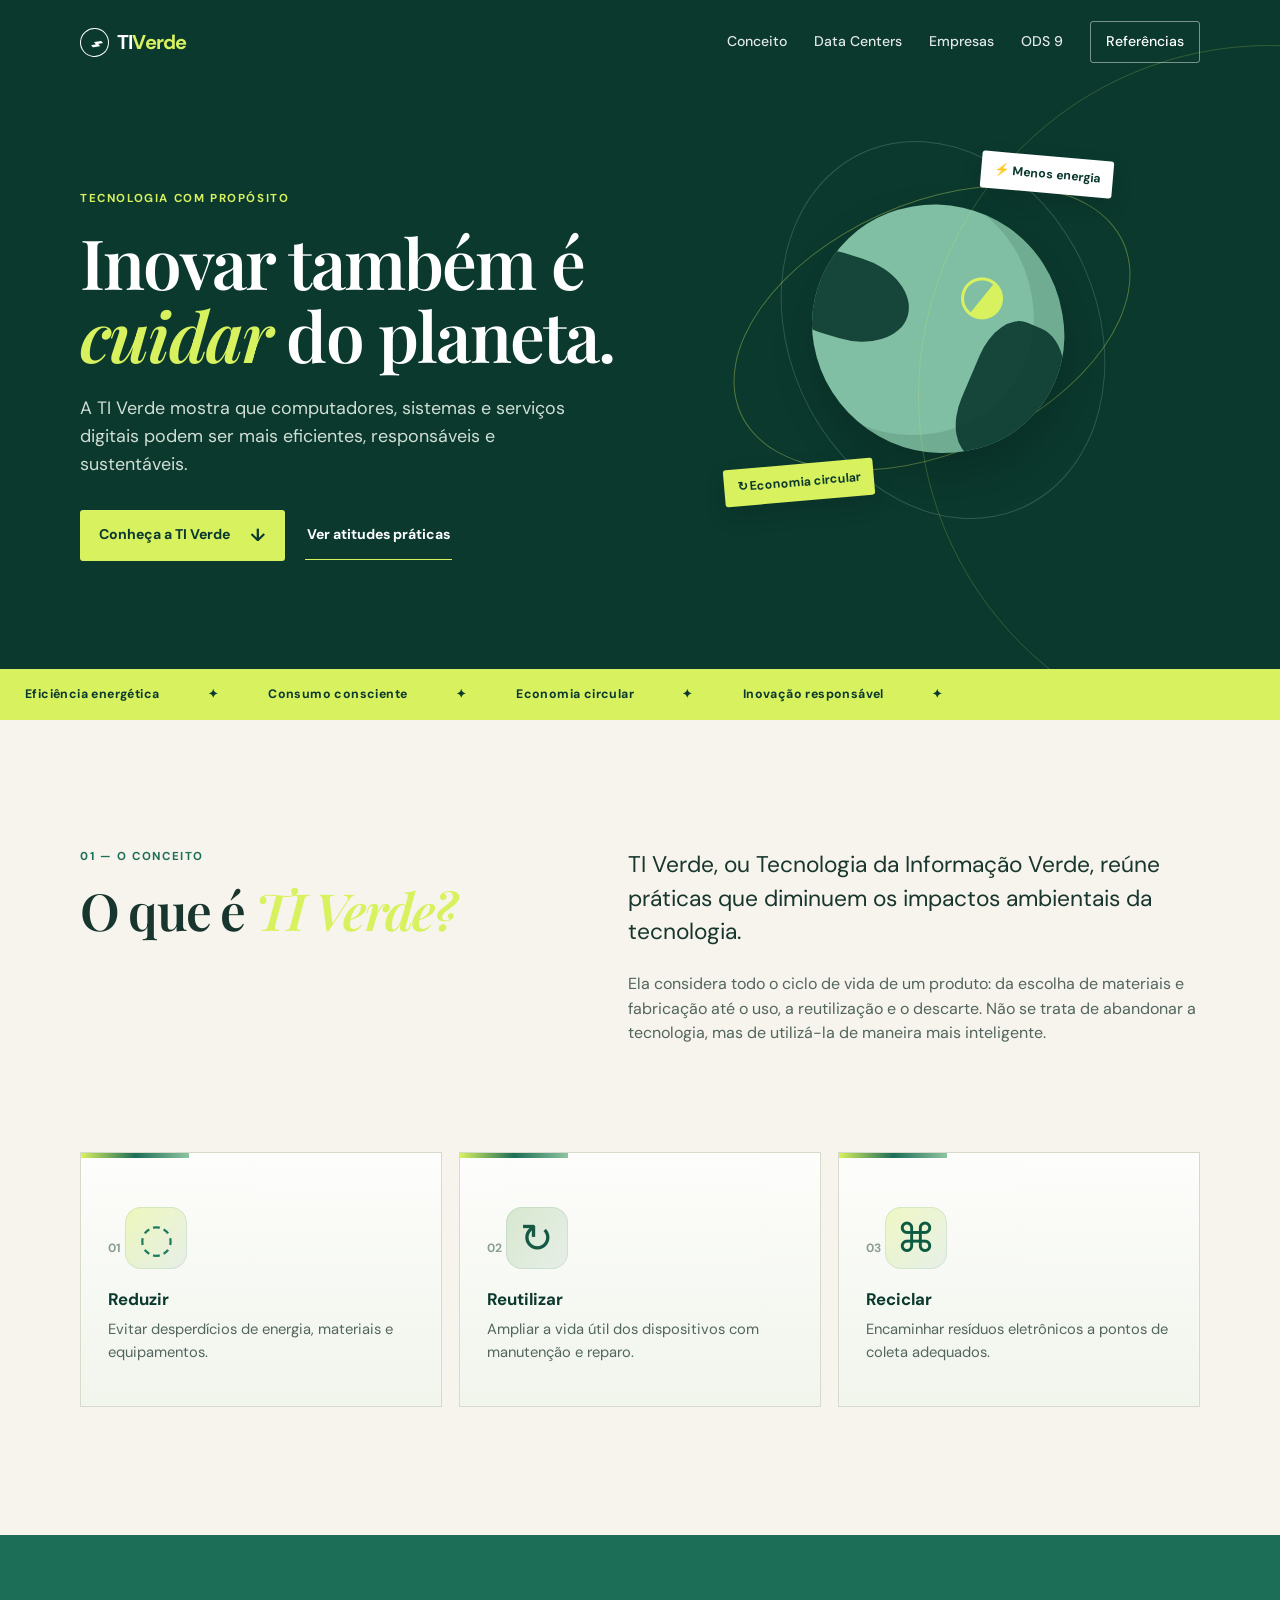
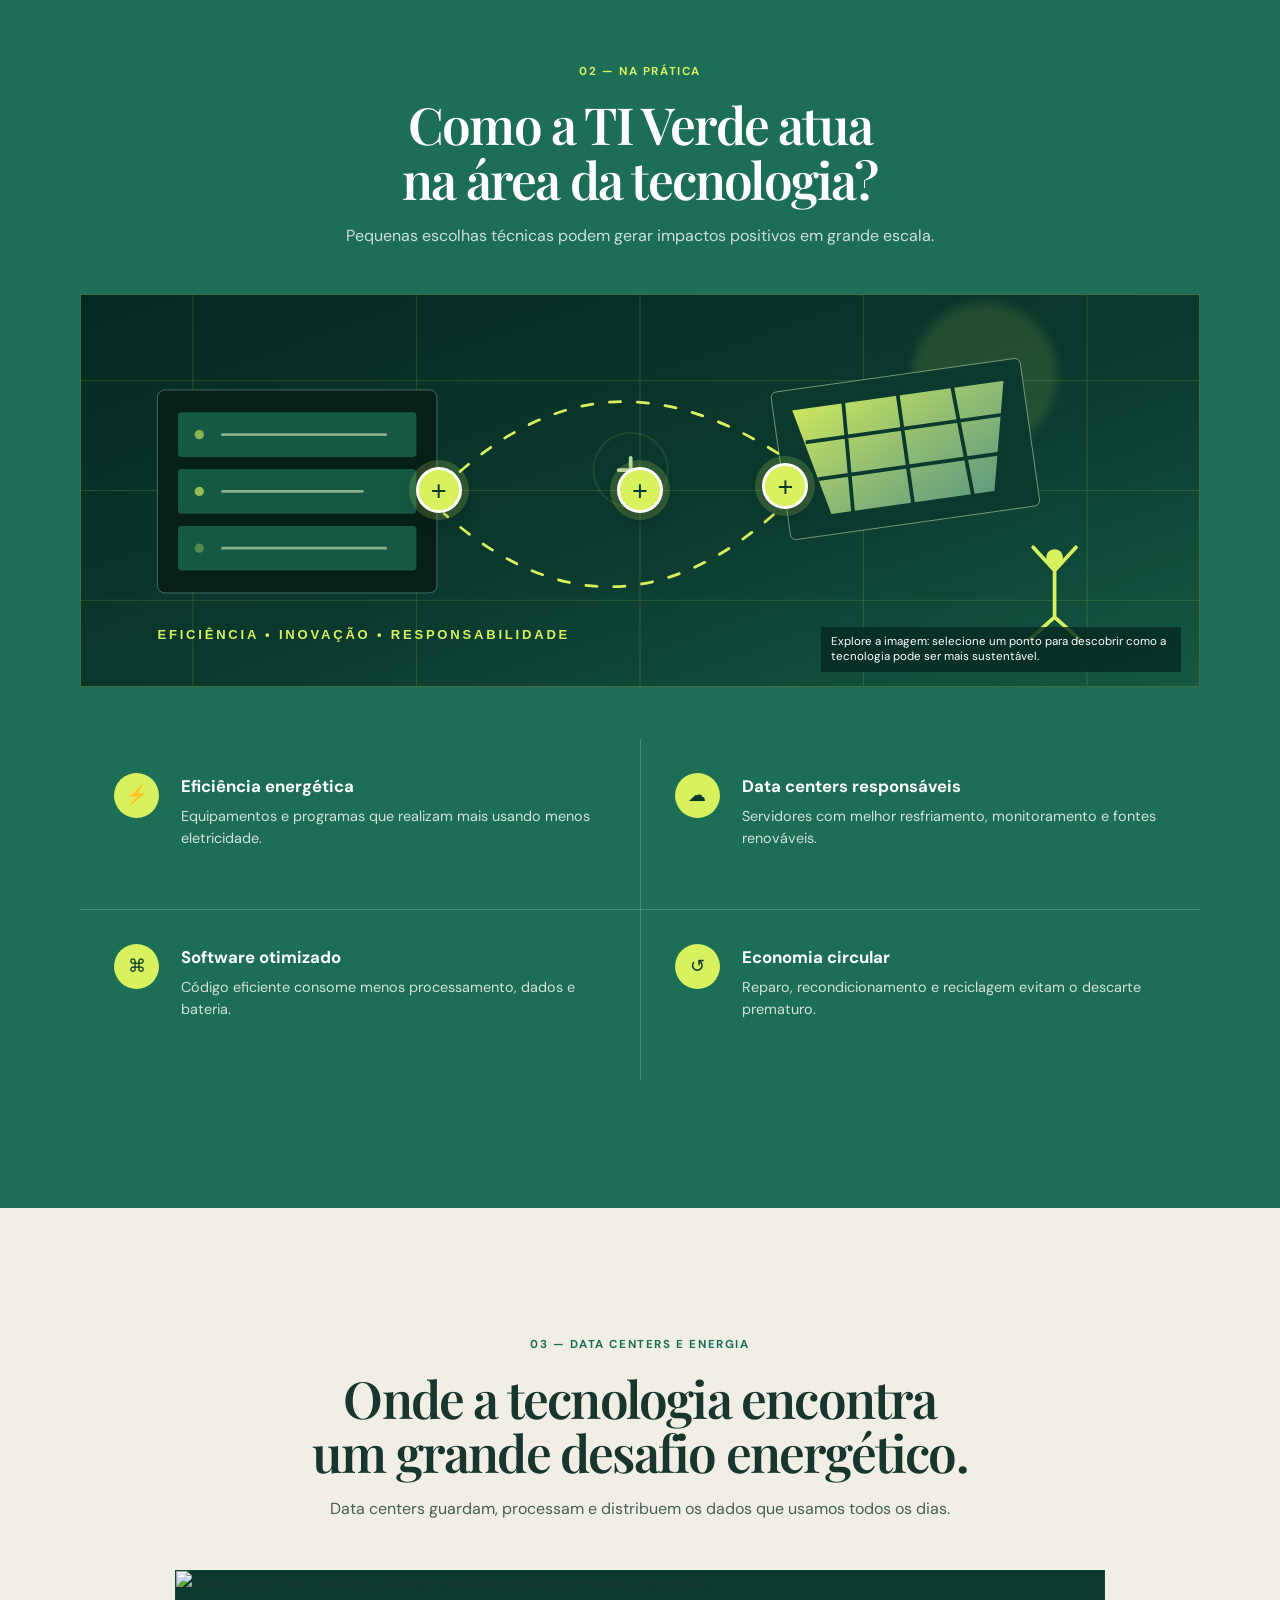
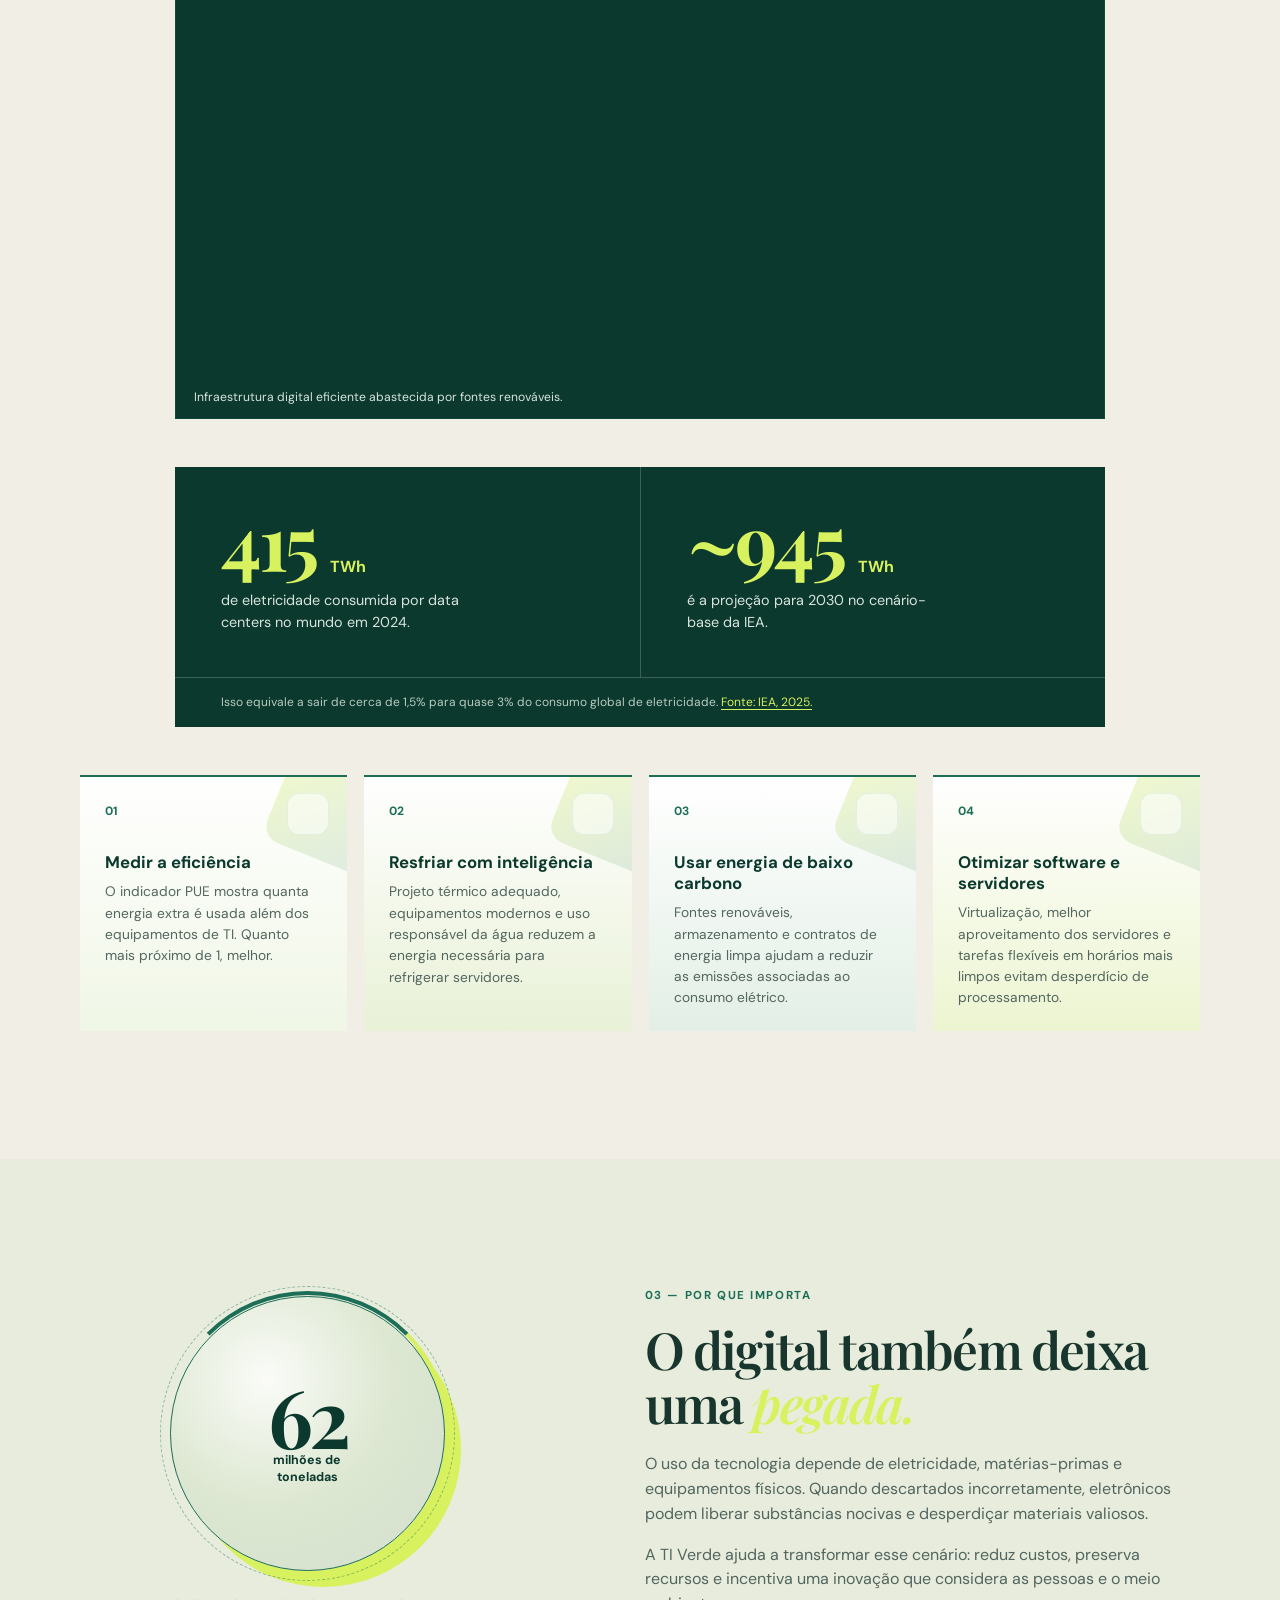
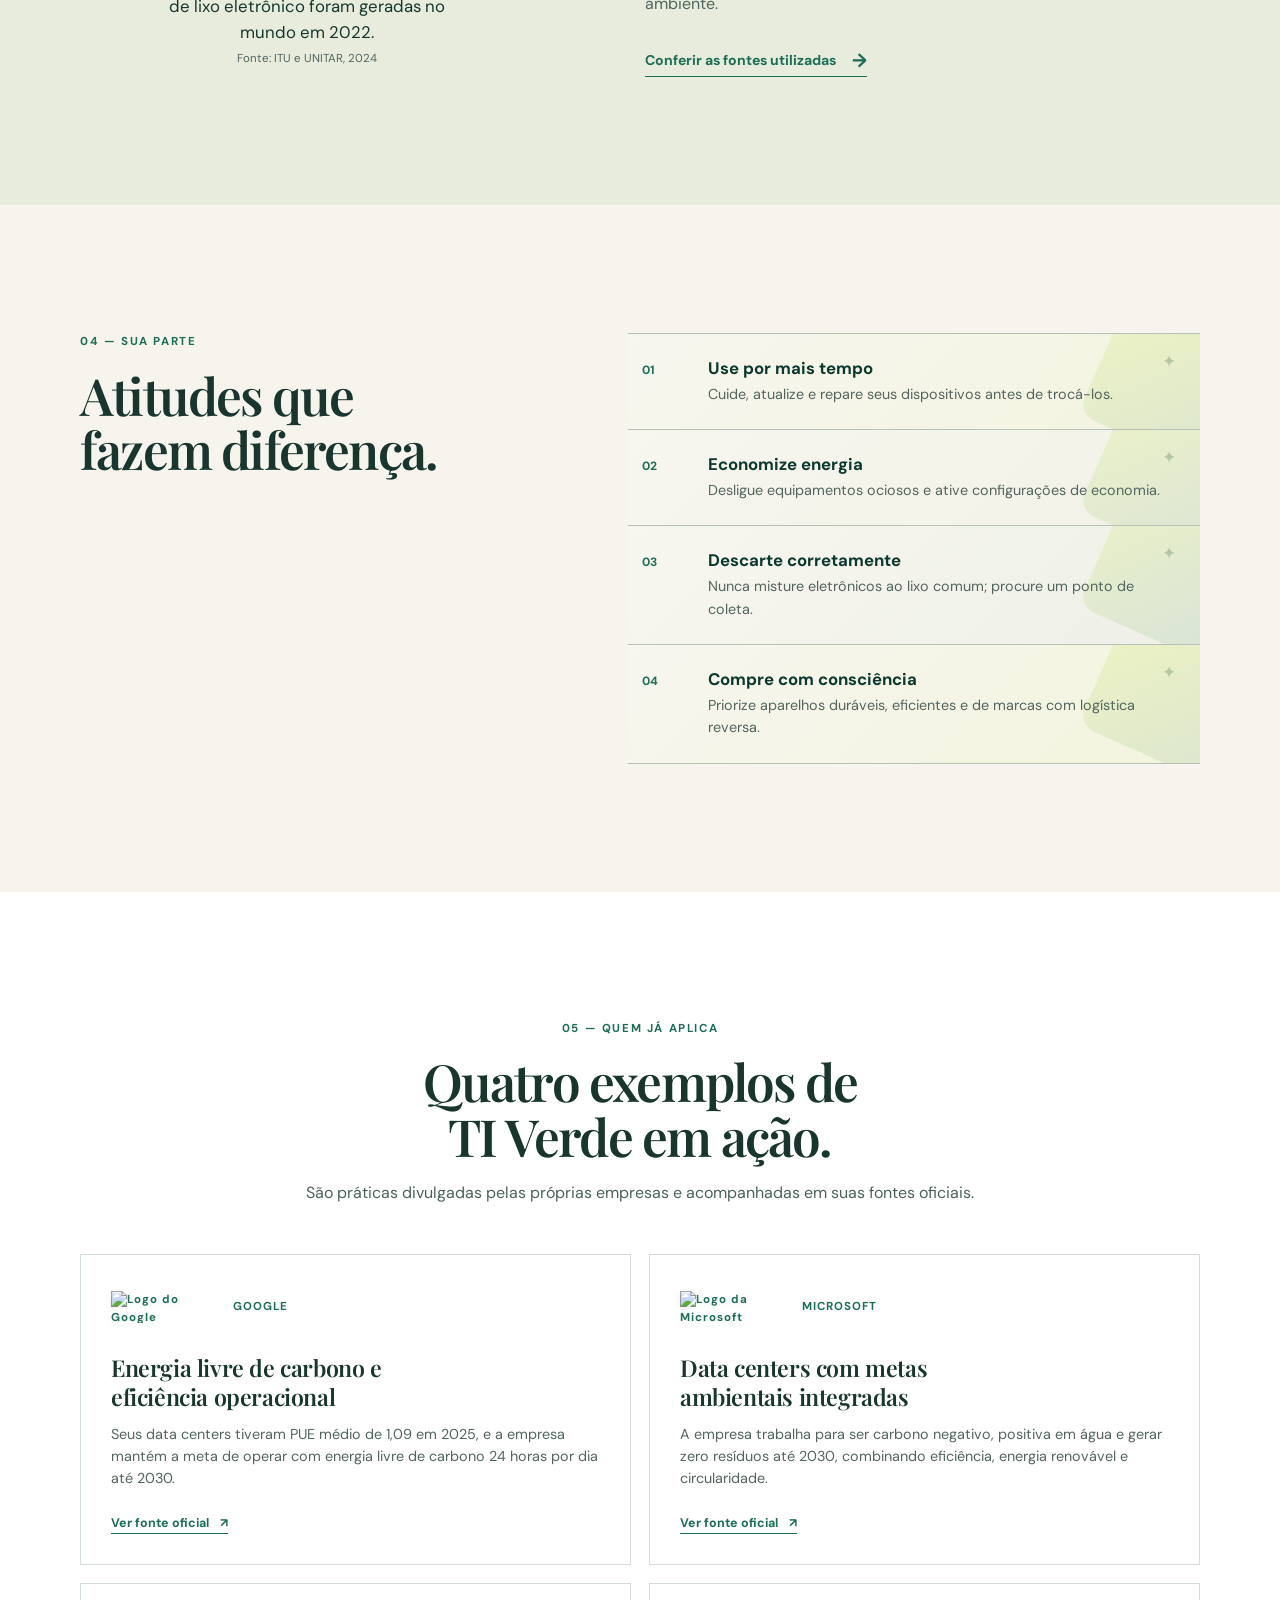
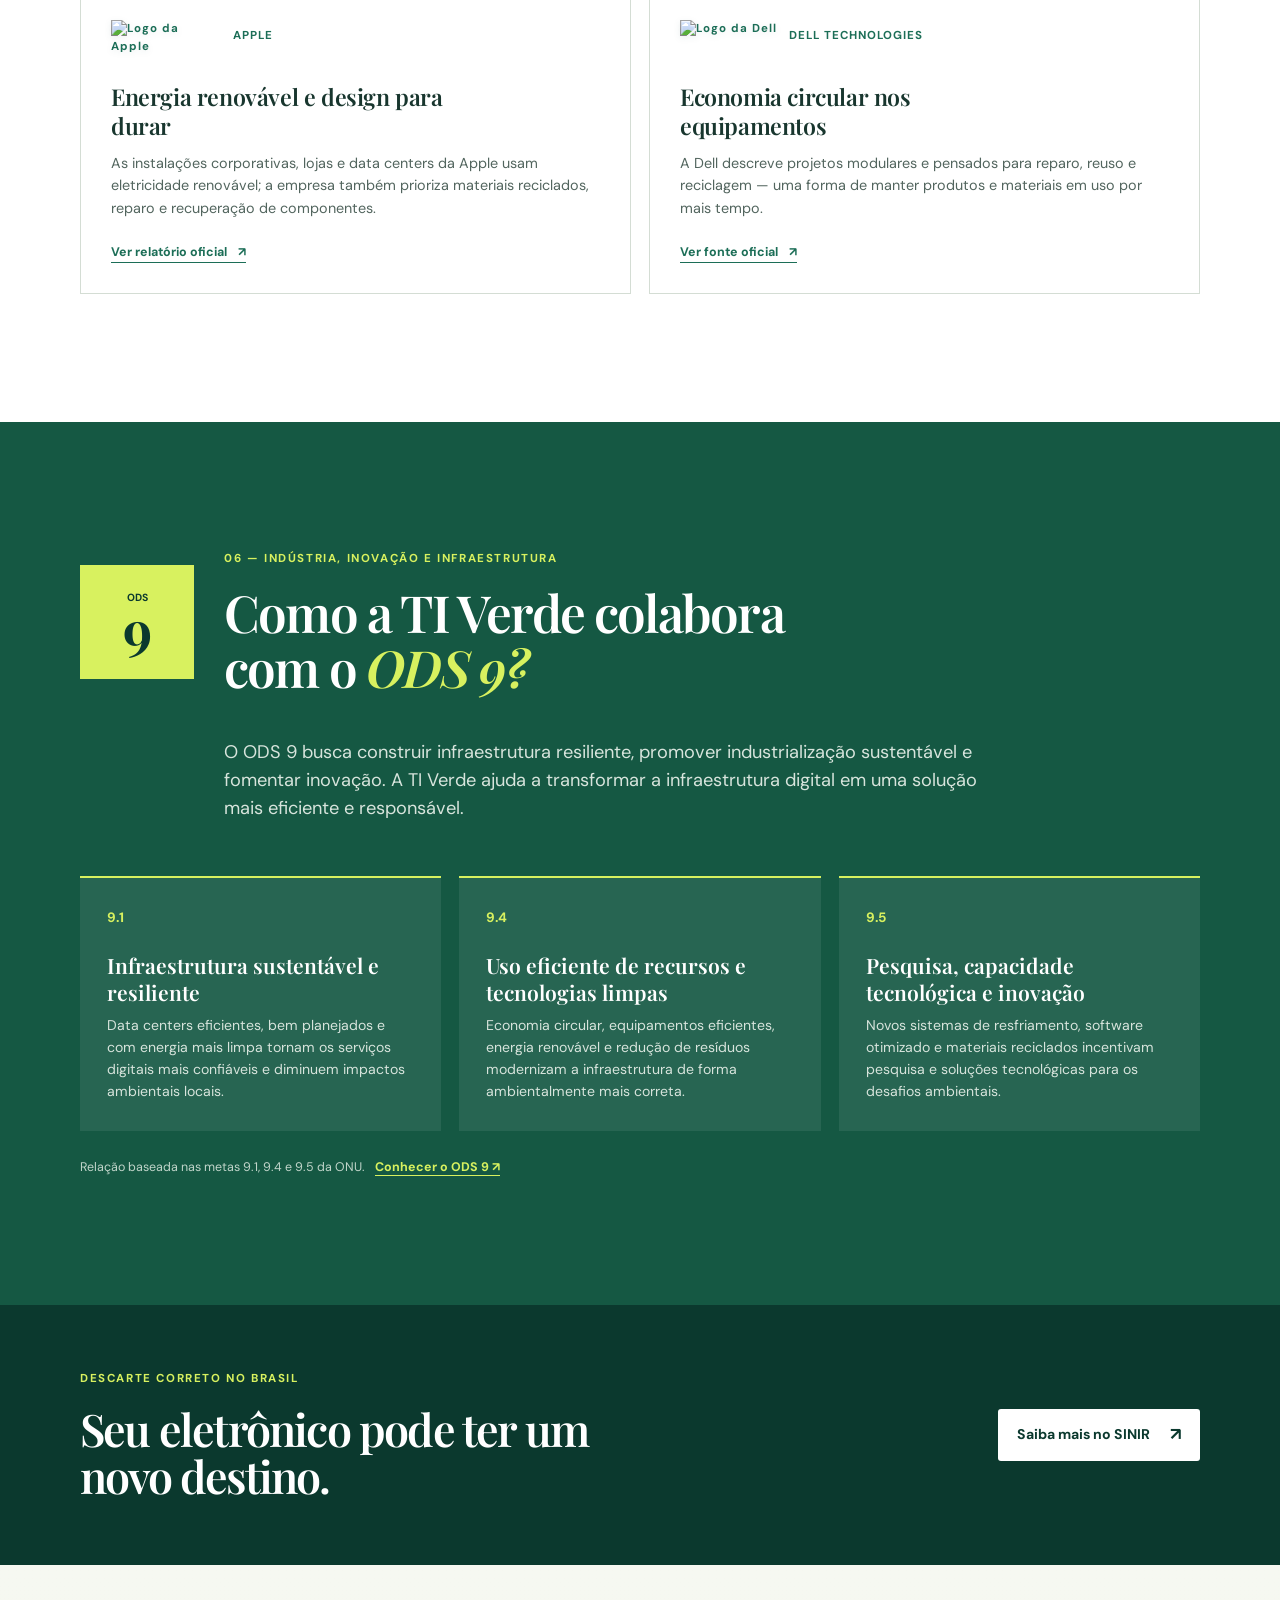
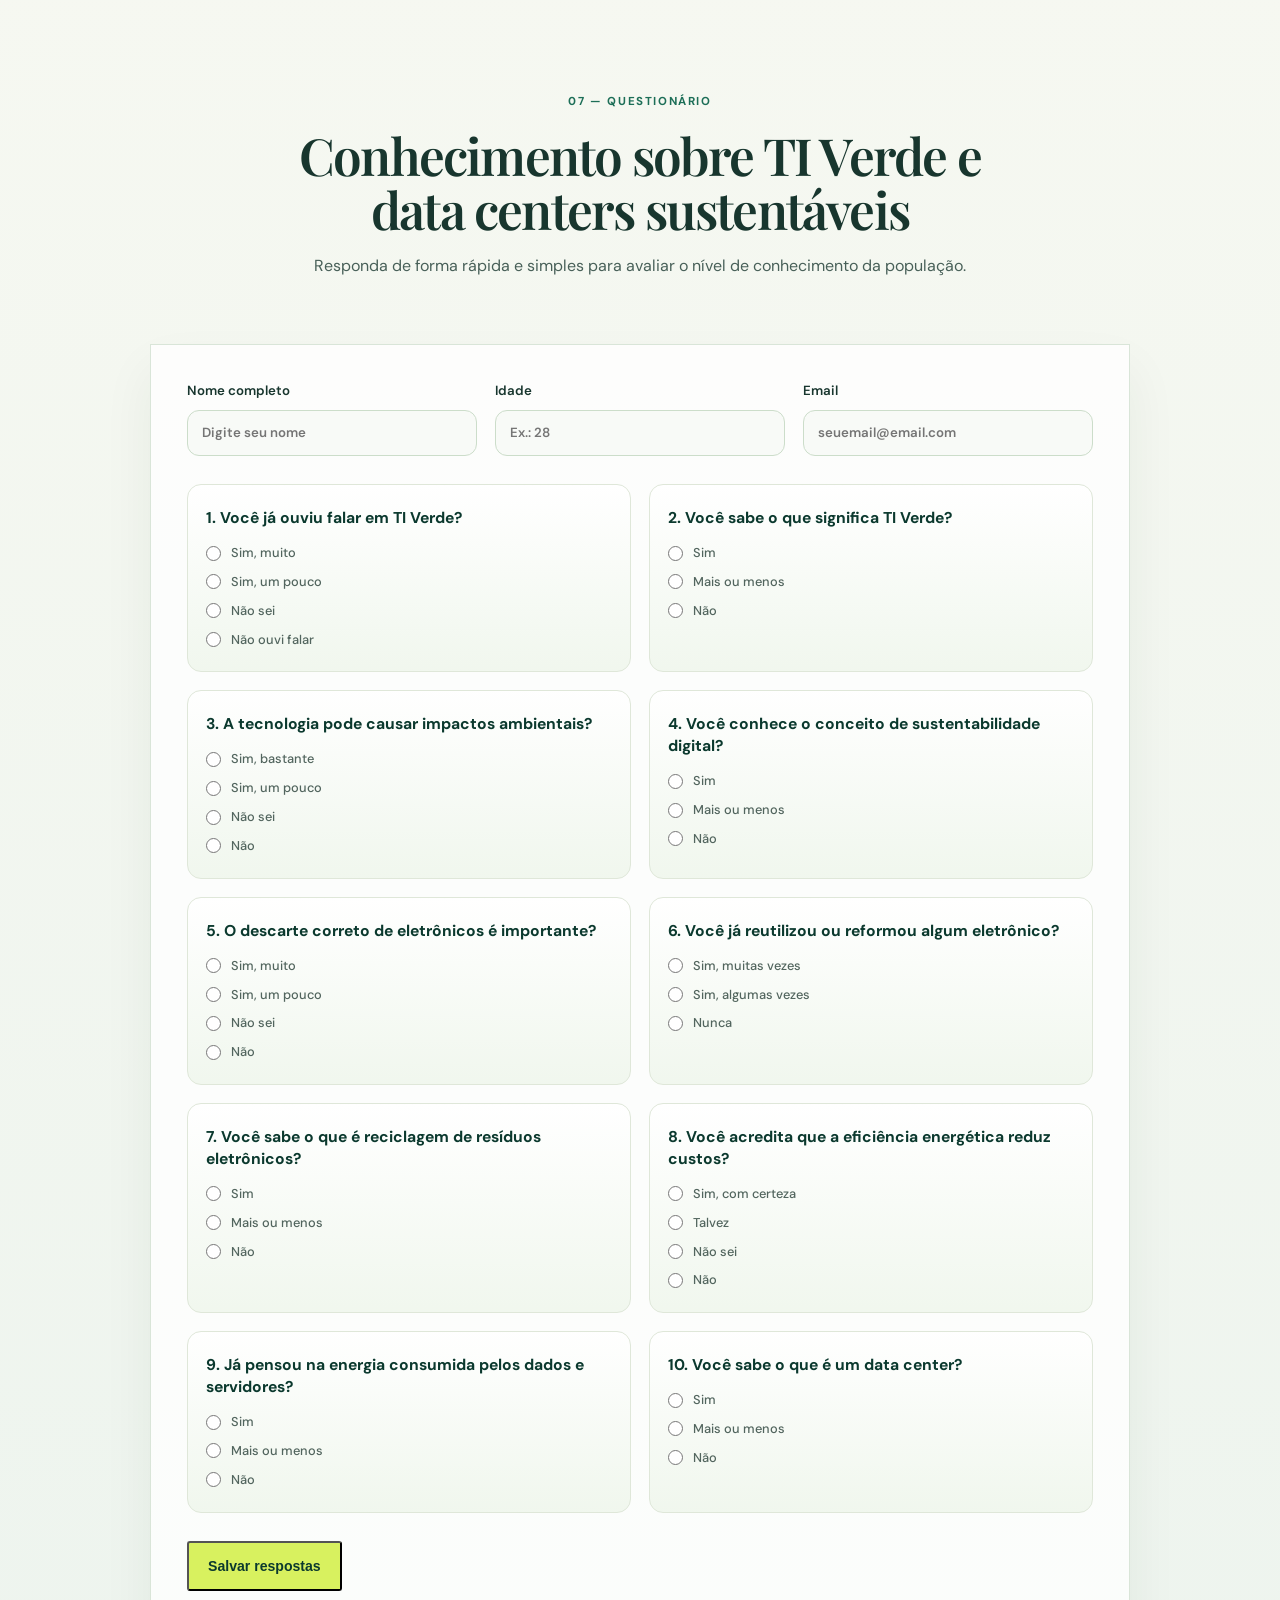
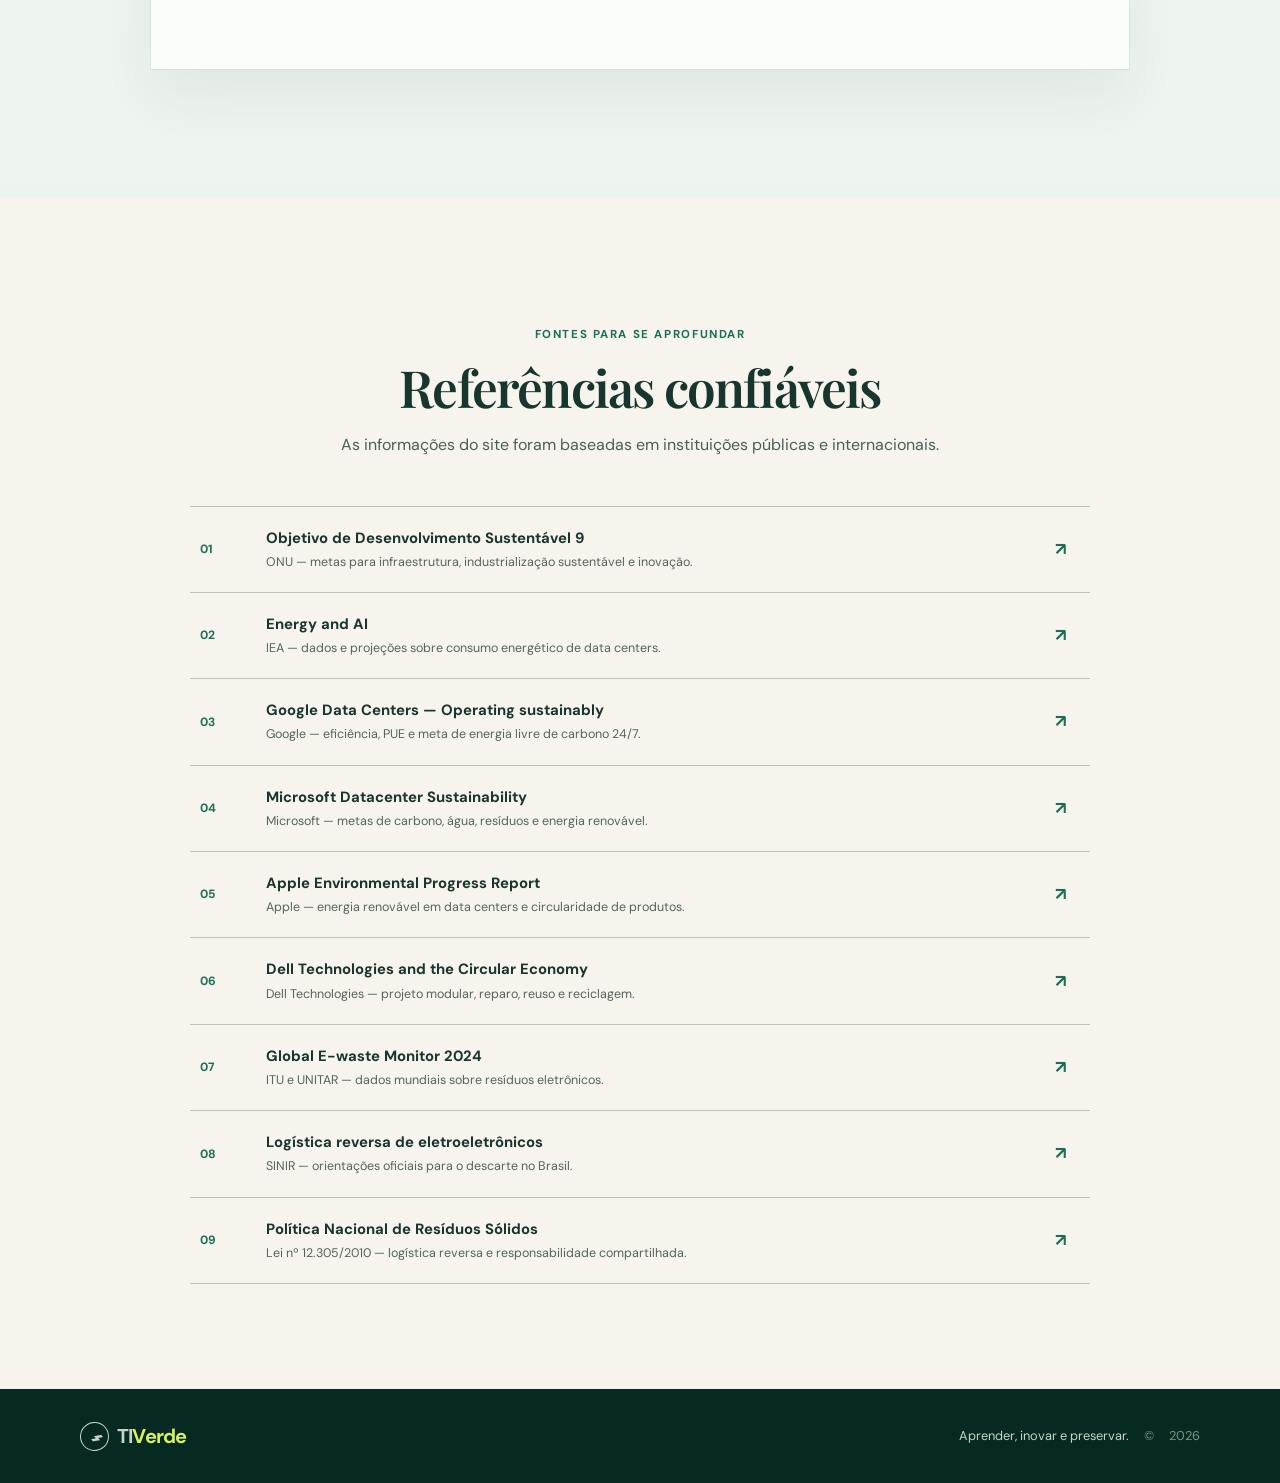
==== index.html @ 9b32aaac "Atualiza questionario e conteudo visual" ====
<!DOCTYPE html>
<html lang="pt-BR">
  <head>
    <meta charset="UTF-8" />
    <meta name="viewport" content="width=device-width, initial-scale=1.0" />
    <meta
      name="description"
      content="Entenda o que é TI Verde, sua atuação na tecnologia e sua importância para o meio ambiente."
    />
    <title>TI Verde | Tecnologia que cuida do planeta</title>
    <link rel="preconnect" href="https://fonts.googleapis.com" />
    <link rel="preconnect" href="https://fonts.gstatic.com" crossorigin />
    <link
      href="https://fonts.googleapis.com/css2?family=DM+Sans:wght@400;500;600;700&family=Playfair+Display:wght@600;700&display=swap"
      rel="stylesheet"
    />
    <link rel="stylesheet" href="style.css" />
  </head>
  <body>
    <a class="skip-link" href="#conteudo">Pular para o conteúdo</a>

    <header class="cabecalho">
      <div class="container navegacao">
        <a class="logo" href="#inicio" aria-label="TI Verde - página inicial">
          <span class="logo-icone" aria-hidden="true">⌁</span>
          <span>TI<span>Verde</span></span>
        </a>

        <button class="menu-botao" type="button" aria-label="Abrir menu" aria-expanded="false">
          <span></span><span></span><span></span>
        </button>

        <nav class="menu" aria-label="Navegação principal">
          <a href="#sobre">Conceito</a>
          <a href="#data-centers">Data Centers</a>
          <a href="#empresas">Empresas</a>
          <a href="#ods9">ODS 9</a>
          <a class="menu-destaque" href="#referencias">Referências</a>
        </nav>
      </div>
    </header>

    <main id="conteudo">
      <section class="hero" id="inicio">
        <div class="container hero-conteudo">
          <div class="hero-texto">
            <p class="etiqueta">TECNOLOGIA COM PROPÓSITO</p>
            <h1>Inovar também é <em>cuidar</em> do planeta.</h1>
            <p class="hero-descricao">
              A TI Verde mostra que computadores, sistemas e serviços digitais podem ser
              mais eficientes, responsáveis e sustentáveis.
            </p>
            <div class="hero-botoes">
              <a class="botao botao-principal" href="#sobre">Conheça a TI Verde <span>↓</span></a>
              <a class="botao botao-secundario" href="#acoes">Ver atitudes práticas</a>
            </div>
          </div>

          <div class="hero-ilustracao" aria-hidden="true">
            <div class="orbita orbita-externa"></div>
            <div class="orbita orbita-interna"></div>
            <div class="planeta">
              <span class="continente continente-um"></span>
              <span class="continente continente-dois"></span>
              <span class="folha folha-um">◒</span>
            </div>
            <div class="etiqueta-flutuante etiqueta-energia">⚡ Menos energia</div>
            <div class="etiqueta-flutuante etiqueta-ciclo">↻ Economia circular</div>
          </div>
        </div>
        <div class="faixa-principios" aria-label="Princípios da TI Verde">
          <div>Eficiência energética <span>✦</span></div>
          <div>Consumo consciente <span>✦</span></div>
          <div>Economia circular <span>✦</span></div>
          <div>Inovação responsável <span>✦</span></div>
        </div>
      </section>

      <section class="secao sobre" id="sobre">
        <div class="container grade-duas-colunas">
          <div class="secao-introducao reveal">
            <p class="etiqueta">01 — O CONCEITO</p>
            <h2>O que é <em>TI Verde?</em></h2>
          </div>
          <div class="sobre-texto reveal">
            <p class="texto-grande">
              TI Verde, ou Tecnologia da Informação Verde, reúne práticas que diminuem os
              impactos ambientais da tecnologia.
            </p>
            <p>
              Ela considera todo o ciclo de vida de um produto: da escolha de materiais e
              fabricação até o uso, a reutilização e o descarte. Não se trata de abandonar a
              tecnologia, mas de utilizá-la de maneira mais inteligente.
            </p>
          </div>
        </div>

        <div class="container cards-conceito">
          <article class="card-conceito reveal">
            <span class="numero">01</span>
            <div class="icone-card">◌</div>
            <h3>Reduzir</h3>
            <p>Evitar desperdícios de energia, materiais e equipamentos.</p>
          </article>
          <article class="card-conceito reveal">
            <span class="numero">02</span>
            <div class="icone-card">↻</div>
            <h3>Reutilizar</h3>
            <p>Ampliar a vida útil dos dispositivos com manutenção e reparo.</p>
          </article>
          <article class="card-conceito reveal">
            <span class="numero">03</span>
            <div class="icone-card">⌘</div>
            <h3>Reciclar</h3>
            <p>Encaminhar resíduos eletrônicos a pontos de coleta adequados.</p>
          </article>
        </div>
      </section>

      <section class="secao atuacao" id="atuacao">
        <div class="container">
          <div class="titulo-central reveal">
            <p class="etiqueta">02 — NA PRÁTICA</p>
            <h2>Como a TI Verde atua<br />na área da tecnologia?</h2>
            <p>Pequenas escolhas técnicas podem gerar impactos positivos em grande escala.</p>
          </div>

          <div class="atuacao-midia reveal">
            <img src="ti-verde-animacao.svg" alt="Servidores eficientes conectados a energia solar" loading="lazy" />
            <button class="ponto-interativo ponto-servidores" type="button" data-info="servidores" aria-label="Ver informações sobre servidores eficientes">
              <span aria-hidden="true">+</span>
            </button>
            <button class="ponto-interativo ponto-conexao" type="button" data-info="conexao" aria-label="Ver informações sobre conexão inteligente">
              <span aria-hidden="true">+</span>
            </button>
            <button class="ponto-interativo ponto-solar" type="button" data-info="solar" aria-label="Ver informações sobre energia solar">
              <span aria-hidden="true">+</span>
            </button>
            <p class="atuacao-instrucao">Explore a imagem: selecione um ponto para descobrir como a tecnologia pode ser mais sustentável.</p>
          </div>

          <dialog class="modal-info" id="modal-info" aria-labelledby="modal-info-titulo">
            <div class="modal-info-conteudo">
              <button class="modal-fechar" type="button" aria-label="Fechar informações">×</button>
              <p class="etiqueta" id="modal-info-etiqueta">TI VERDE</p>
              <h3 id="modal-info-titulo"></h3>
              <p id="modal-info-texto"></p>
              <div class="modal-detalhe" id="modal-info-detalhe"></div>
            </div>
          </dialog>

          <div class="grade-atuacao">
            <article class="item-atuacao reveal">
              <span class="item-icone">⚡</span>
              <div>
                <h3>Eficiência energética</h3>
                <p>Equipamentos e programas que realizam mais usando menos eletricidade.</p>
              </div>
            </article>
            <article class="item-atuacao reveal">
              <span class="item-icone">☁</span>
              <div>
                <h3>Data centers responsáveis</h3>
                <p>Servidores com melhor resfriamento, monitoramento e fontes renováveis.</p>
              </div>
            </article>
            <article class="item-atuacao reveal">
              <span class="item-icone">⌘</span>
              <div>
                <h3>Software otimizado</h3>
                <p>Código eficiente consome menos processamento, dados e bateria.</p>
              </div>
            </article>
            <article class="item-atuacao reveal">
              <span class="item-icone">↺</span>
              <div>
                <h3>Economia circular</h3>
                <p>Reparo, recondicionamento e reciclagem evitam o descarte prematuro.</p>
              </div>
            </article>
          </div>
        </div>
      </section>

      <section class="secao data-centers" id="data-centers">
        <div class="container">
          <div class="titulo-central reveal">
            <p class="etiqueta">03 — DATA CENTERS E ENERGIA</p>
            <h2>Onde a tecnologia encontra<br />um grande desafio energético.</h2>
            <p>Data centers guardam, processam e distribuem os dados que usamos todos os dias.</p>
          </div>

          <figure class="data-center-imagem reveal">
            <img src="data-center-sustentavel.jpg" alt="Data center com painéis solares e turbinas eólicas em uma área verde" loading="lazy" />
            <figcaption>Infraestrutura digital eficiente abastecida por fontes renováveis.</figcaption>
          </figure>

          <div class="painel-data-centers reveal">
            <div class="dados-principais">
              <div>
                <strong>415 <small>TWh</small></strong>
                <p>de eletricidade consumida por data centers no mundo em 2024.</p>
              </div>
              <div>
                <strong>~945 <small>TWh</small></strong>
                <p>é a projeção para 2030 no cenário-base da IEA.</p>
              </div>
            </div>
            <p class="nota-fonte">
              Isso equivale a sair de cerca de 1,5% para quase 3% do consumo global de eletricidade.
              <a href="#referencias">Fonte: IEA, 2025.</a>
            </p>
          </div>

          <div class="estrategias-grid">
            <article class="estrategia reveal">
              <span>01</span>
              <h3>Medir a eficiência</h3>
              <p>O indicador PUE mostra quanta energia extra é usada além dos equipamentos de TI. Quanto mais próximo de 1, melhor.</p>
            </article>
            <article class="estrategia reveal">
              <span>02</span>
              <h3>Resfriar com inteligência</h3>
              <p>Projeto térmico adequado, equipamentos modernos e uso responsável da água reduzem a energia necessária para refrigerar servidores.</p>
            </article>
            <article class="estrategia reveal">
              <span>03</span>
              <h3>Usar energia de baixo carbono</h3>
              <p>Fontes renováveis, armazenamento e contratos de energia limpa ajudam a reduzir as emissões associadas ao consumo elétrico.</p>
            </article>
            <article class="estrategia reveal">
              <span>04</span>
              <h3>Otimizar software e servidores</h3>
              <p>Virtualização, melhor aproveitamento dos servidores e tarefas flexíveis em horários mais limpos evitam desperdício de processamento.</p>
            </article>
          </div>
        </div>
      </section>

      <section class="secao importancia" id="importancia">
        <div class="container importancia-grade">
          <div class="importancia-visual reveal">
            <div class="circulo-dados">
              <strong data-valor="62">0</strong>
              <span>milhões de<br />toneladas</span>
            </div>
            <p>de lixo eletrônico foram geradas no mundo em 2022.</p>
            <small>Fonte: ITU e UNITAR, 2024</small>
          </div>
          <div class="importancia-texto reveal">
            <p class="etiqueta">03 — POR QUE IMPORTA</p>
            <h2>O digital também deixa uma <em>pegada.</em></h2>
            <p>
              O uso da tecnologia depende de eletricidade, matérias-primas e equipamentos
              físicos. Quando descartados incorretamente, eletrônicos podem liberar substâncias
              nocivas e desperdiçar materiais valiosos.
            </p>
            <p>
              A TI Verde ajuda a transformar esse cenário: reduz custos, preserva recursos e
              incentiva uma inovação que considera as pessoas e o meio ambiente.
            </p>
            <a class="link-seta" href="#referencias">Conferir as fontes utilizadas <span>→</span></a>
          </div>
        </div>
      </section>

      <section class="secao acoes" id="acoes">
        <div class="container grade-duas-colunas">
          <div class="secao-introducao reveal">
            <p class="etiqueta">04 — SUA PARTE</p>
            <h2>Atitudes que fazem diferença.</h2>
          </div>
          <div class="lista-acoes reveal">
            <article>
              <span>01</span>
              <div>
                <h3>Use por mais tempo</h3>
                <p>Cuide, atualize e repare seus dispositivos antes de trocá-los.</p>
              </div>
            </article>
            <article>
              <span>02</span>
              <div>
                <h3>Economize energia</h3>
                <p>Desligue equipamentos ociosos e ative configurações de economia.</p>
              </div>
            </article>
            <article>
              <span>03</span>
              <div>
                <h3>Descarte corretamente</h3>
                <p>Nunca misture eletrônicos ao lixo comum; procure um ponto de coleta.</p>
              </div>
            </article>
            <article>
              <span>04</span>
              <div>
                <h3>Compre com consciência</h3>
                <p>Priorize aparelhos duráveis, eficientes e de marcas com logística reversa.</p>
              </div>
            </article>
          </div>
        </div>
      </section>

      <section class="secao empresas" id="empresas">
        <div class="container">
          <div class="titulo-central reveal">
            <p class="etiqueta">05 — QUEM JÁ APLICA</p>
            <h2>Quatro exemplos de<br />TI Verde em ação.</h2>
            <p>São práticas divulgadas pelas próprias empresas e acompanhadas em suas fontes oficiais.</p>
          </div>

          <div class="empresas-grid">
            <article class="empresa-card reveal">
              <div class="empresa-topo">
                <img class="empresa-logo" src="https://upload.wikimedia.org/wikipedia/commons/2/2f/Google_2015_logo.svg" alt="Logo do Google" />
                <span>GOOGLE</span>
              </div>
              <h3>Energia livre de carbono e eficiência operacional</h3>
              <p>Seus data centers tiveram PUE médio de 1,09 em 2025, e a empresa mantém a meta de operar com energia livre de carbono 24 horas por dia até 2030.</p>
              <a href="https://www.datacenters.google/operating-sustainably/" target="_blank" rel="noreferrer">Ver fonte oficial <span>↗</span></a>
            </article>
            <article class="empresa-card reveal">
              <div class="empresa-topo">
                <img class="empresa-logo" src="https://upload.wikimedia.org/wikipedia/commons/4/44/Microsoft_logo.svg" alt="Logo da Microsoft" />
                <span>MICROSOFT</span>
              </div>
              <h3>Data centers com metas ambientais integradas</h3>
              <p>A empresa trabalha para ser carbono negativo, positiva em água e gerar zero resíduos até 2030, combinando eficiência, energia renovável e circularidade.</p>
              <a href="https://datacenters.microsoft.com/sustainability/" target="_blank" rel="noreferrer">Ver fonte oficial <span>↗</span></a>
            </article>
            <article class="empresa-card reveal">
              <div class="empresa-topo">
                <img class="empresa-logo" src="https://upload.wikimedia.org/wikipedia/commons/f/fa/Apple_logo_black.svg" alt="Logo da Apple" />
                <span>APPLE</span>
              </div>
              <h3>Energia renovável e design para durar</h3>
              <p>As instalações corporativas, lojas e data centers da Apple usam eletricidade renovável; a empresa também prioriza materiais reciclados, reparo e recuperação de componentes.</p>
              <a href="https://www.apple.com/environment/pdf/Apple_Environmental_Progress_Report_2025.pdf" target="_blank" rel="noreferrer">Ver relatório oficial <span>↗</span></a>
            </article>
            <article class="empresa-card reveal">
              <div class="empresa-topo">
                <img class="empresa-logo" src="https://upload.wikimedia.org/wikipedia/commons/1/18/Dell_logo_2016.svg" alt="Logo da Dell" />
                <span>DELL TECHNOLOGIES</span>
              </div>
              <h3>Economia circular nos equipamentos</h3>
              <p>A Dell descreve projetos modulares e pensados para reparo, reuso e reciclagem — uma forma de manter produtos e materiais em uso por mais tempo.</p>
              <a href="https://www.delltechnologies.com/asset/en-sg/solutions/business-solutions/briefs-summaries/design-for-environment.pdf" target="_blank" rel="noreferrer">Ver fonte oficial <span>↗</span></a>
            </article>
          </div>
        </div>
      </section>

      <section class="secao ods" id="ods9">
        <div class="container">
          <div class="ods-cabecalho reveal">
            <div class="selo-ods" aria-label="Objetivo de Desenvolvimento Sustentável 9">ODS<br /><strong>9</strong></div>
            <div>
              <p class="etiqueta">06 — INDÚSTRIA, INOVAÇÃO E INFRAESTRUTURA</p>
              <h2>Como a TI Verde colabora<br />com o <em>ODS 9?</em></h2>
            </div>
          </div>
          <p class="ods-explicacao reveal">
            O ODS 9 busca construir infraestrutura resiliente, promover industrialização sustentável e fomentar inovação. A TI Verde ajuda a transformar a infraestrutura digital em uma solução mais eficiente e responsável.
          </p>

          <div class="ods-grid">
            <article class="ods-item reveal">
              <span>9.1</span>
              <h3>Infraestrutura sustentável e resiliente</h3>
              <p>Data centers eficientes, bem planejados e com energia mais limpa tornam os serviços digitais mais confiáveis e diminuem impactos ambientais locais.</p>
            </article>
            <article class="ods-item reveal">
              <span>9.4</span>
              <h3>Uso eficiente de recursos e tecnologias limpas</h3>
              <p>Economia circular, equipamentos eficientes, energia renovável e redução de resíduos modernizam a infraestrutura de forma ambientalmente mais correta.</p>
            </article>
            <article class="ods-item reveal">
              <span>9.5</span>
              <h3>Pesquisa, capacidade tecnológica e inovação</h3>
              <p>Novos sistemas de resfriamento, software otimizado e materiais reciclados incentivam pesquisa e soluções tecnológicas para os desafios ambientais.</p>
            </article>
          </div>
          <p class="ods-rodape reveal">Relação baseada nas metas 9.1, 9.4 e 9.5 da ONU. <a href="https://sdgs.un.org/goals/goal9" target="_blank" rel="noreferrer">Conhecer o ODS 9 <span>↗</span></a></p>
        </div>
      </section>

      <section class="chamada-descarte">
        <div class="container chamada-conteudo reveal">
          <div>
            <p class="etiqueta">DESCARTE CORRETO NO BRASIL</p>
            <h2>Seu eletrônico pode ter um novo destino.</h2>
          </div>
          <a
            class="botao botao-claro"
            href="https://sinir.gov.br/perfis/logistica-reversa/logistica-reversa/eletroeletronicos/"
            target="_blank"
            rel="noreferrer"
          >
            Saiba mais no SINIR <span>↗</span>
          </a>
        </div>
      </section>

    </main>

    <section class="secao questionario" id="questionario">
      <div class="container">
        <div class="titulo-central reveal">
          <p class="etiqueta">07 — QUESTIONÁRIO</p>
          <h2>Conhecimento sobre TI Verde e data centers sustentáveis</h2>
          <p>Responda de forma rápida e simples para avaliar o nível de conhecimento da população.</p>
        </div>

        <form id="form-questionario" class="formulario reveal" novalidate>
          <div class="dados-pessoais">
            <label>
              Nome completo
              <input type="text" name="nome" placeholder="Digite seu nome" required />
            </label>
            <label>
              Idade
              <input type="number" name="idade" min="10" max="120" placeholder="Ex.: 28" required />
            </label>
            <label>
              Email
              <input type="email" name="email" placeholder="seuemail@email.com" required />
            </label>
          </div>

          <div class="perguntas-grid">
            <article class="pergunta-card">
              <h3>1. Você já ouviu falar em TI Verde?</h3>
              <div class="opcoes">
                <label><input type="radio" name="p1" value="Sim, muito" required /> Sim, muito</label>
                <label><input type="radio" name="p1" value="Sim, um pouco" /> Sim, um pouco</label>
                <label><input type="radio" name="p1" value="Não sei" /> Não sei</label>
                <label><input type="radio" name="p1" value="Não ouvi falar" /> Não ouvi falar</label>
              </div>
            </article>

            <article class="pergunta-card">
              <h3>2. Você sabe o que significa TI Verde?</h3>
              <div class="opcoes">
                <label><input type="radio" name="p2" value="Sim" required /> Sim</label>
                <label><input type="radio" name="p2" value="Mais ou menos" /> Mais ou menos</label>
                <label><input type="radio" name="p2" value="Não" /> Não</label>
              </div>
            </article>

            <article class="pergunta-card">
              <h3>3. A tecnologia pode causar impactos ambientais?</h3>
              <div class="opcoes">
                <label><input type="radio" name="p3" value="Sim, bastante" required /> Sim, bastante</label>
                <label><input type="radio" name="p3" value="Sim, um pouco" /> Sim, um pouco</label>
                <label><input type="radio" name="p3" value="Não sei" /> Não sei</label>
                <label><input type="radio" name="p3" value="Não" /> Não</label>
              </div>
            </article>

            <article class="pergunta-card">
              <h3>4. Você conhece o conceito de sustentabilidade digital?</h3>
              <div class="opcoes">
                <label><input type="radio" name="p4" value="Sim" required /> Sim</label>
                <label><input type="radio" name="p4" value="Mais ou menos" /> Mais ou menos</label>
                <label><input type="radio" name="p4" value="Não" /> Não</label>
              </div>
            </article>

            <article class="pergunta-card">
              <h3>5. O descarte correto de eletrônicos é importante?</h3>
              <div class="opcoes">
                <label><input type="radio" name="p5" value="Sim, muito" required /> Sim, muito</label>
                <label><input type="radio" name="p5" value="Sim, um pouco" /> Sim, um pouco</label>
                <label><input type="radio" name="p5" value="Não sei" /> Não sei</label>
                <label><input type="radio" name="p5" value="Não" /> Não</label>
              </div>
            </article>

            <article class="pergunta-card">
              <h3>6. Você já reutilizou ou reformou algum eletrônico?</h3>
              <div class="opcoes">
                <label><input type="radio" name="p6" value="Sim, muitas vezes" required /> Sim, muitas vezes</label>
                <label><input type="radio" name="p6" value="Sim, algumas vezes" /> Sim, algumas vezes</label>
                <label><input type="radio" name="p6" value="Nunca" /> Nunca</label>
              </div>
            </article>

            <article class="pergunta-card">
              <h3>7. Você sabe o que é reciclagem de resíduos eletrônicos?</h3>
              <div class="opcoes">
                <label><input type="radio" name="p7" value="Sim" required /> Sim</label>
                <label><input type="radio" name="p7" value="Mais ou menos" /> Mais ou menos</label>
                <label><input type="radio" name="p7" value="Não" /> Não</label>
              </div>
            </article>

            <article class="pergunta-card">
              <h3>8. Você acredita que a eficiência energética reduz custos?</h3>
              <div class="opcoes">
                <label><input type="radio" name="p8" value="Sim, com certeza" required /> Sim, com certeza</label>
                <label><input type="radio" name="p8" value="Talvez" /> Talvez</label>
                <label><input type="radio" name="p8" value="Não sei" /> Não sei</label>
                <label><input type="radio" name="p8" value="Não" /> Não</label>
              </div>
            </article>

            <article class="pergunta-card">
              <h3>9. Já pensou na energia consumida pelos dados e servidores?</h3>
              <div class="opcoes">
                <label><input type="radio" name="p9" value="Sim" required /> Sim</label>
                <label><input type="radio" name="p9" value="Mais ou menos" /> Mais ou menos</label>
                <label><input type="radio" name="p9" value="Não" /> Não</label>
              </div>
            </article>

            <article class="pergunta-card">
              <h3>10. Você sabe o que é um data center?</h3>
              <div class="opcoes">
                <label><input type="radio" name="p10" value="Sim" required /> Sim</label>
                <label><input type="radio" name="p10" value="Mais ou menos" /> Mais ou menos</label>
                <label><input type="radio" name="p10" value="Não" /> Não</label>
              </div>
            </article>

          </div>

          <div class="acoes-formulario">
            <button type="submit" class="botao botao-principal">Salvar respostas</button>
          </div>

          <p id="mensagem-formulario" class="mensagem-formulario" aria-live="polite"></p>
        </form>
      </div>
    </section>

    <section class="secao referencias" id="referencias">
      <div class="container">
        <div class="titulo-central reveal">
          <p class="etiqueta">FONTES PARA SE APROFUNDAR</p>
          <h2>Referências confiáveis</h2>
          <p>As informações do site foram baseadas em instituições públicas e internacionais.</p>
        </div>
        <div class="lista-referencias reveal">
          <a href="https://sdgs.un.org/goals/goal9" target="_blank" rel="noreferrer">
            <span>01</span>
            <div><strong>Objetivo de Desenvolvimento Sustentável 9</strong><small>ONU — metas para infraestrutura, industrialização sustentável e inovação.</small></div>
            <b>↗</b>
          </a>
          <a href="https://www.iea.org/reports/energy-and-ai/energy-demand-from-ai" target="_blank" rel="noreferrer">
            <span>02</span>
            <div><strong>Energy and AI</strong><small>IEA — dados e projeções sobre consumo energético de data centers.</small></div>
            <b>↗</b>
          </a>
          <a href="https://www.datacenters.google/operating-sustainably/" target="_blank" rel="noreferrer">
            <span>03</span>
            <div><strong>Google Data Centers — Operating sustainably</strong><small>Google — eficiência, PUE e meta de energia livre de carbono 24/7.</small></div>
            <b>↗</b>
          </a>
          <a href="https://datacenters.microsoft.com/sustainability/" target="_blank" rel="noreferrer">
            <span>04</span>
            <div><strong>Microsoft Datacenter Sustainability</strong><small>Microsoft — metas de carbono, água, resíduos e energia renovável.</small></div>
            <b>↗</b>
          </a>
          <a href="https://www.apple.com/environment/pdf/Apple_Environmental_Progress_Report_2025.pdf" target="_blank" rel="noreferrer">
            <span>05</span>
            <div><strong>Apple Environmental Progress Report</strong><small>Apple — energia renovável em data centers e circularidade de produtos.</small></div>
            <b>↗</b>
          </a>
          <a href="https://www.delltechnologies.com/asset/en-sg/solutions/business-solutions/briefs-summaries/design-for-environment.pdf" target="_blank" rel="noreferrer">
            <span>06</span>
            <div><strong>Dell Technologies and the Circular Economy</strong><small>Dell Technologies — projeto modular, reparo, reuso e reciclagem.</small></div>
            <b>↗</b>
          </a>
          <a href="https://www.itu.int/en/ITU-D/Environment/Pages/Publications/The-Global-E-waste-Monitor-2024.aspx" target="_blank" rel="noreferrer">
            <span>07</span>
            <div><strong>Global E-waste Monitor 2024</strong><small>ITU e UNITAR — dados mundiais sobre resíduos eletrônicos.</small></div>
            <b>↗</b>
          </a>
          <a href="https://sinir.gov.br/perfis/logistica-reversa/logistica-reversa/eletroeletronicos/" target="_blank" rel="noreferrer">
            <span>08</span>
            <div><strong>Logística reversa de eletroeletrônicos</strong><small>SINIR — orientações oficiais para o descarte no Brasil.</small></div>
            <b>↗</b>
          </a>
          <a href="https://www.planalto.gov.br/ccivil_03/_ato2007-2010/2010/lei/l12305.htm" target="_blank" rel="noreferrer">
            <span>09</span>
            <div><strong>Política Nacional de Resíduos Sólidos</strong><small>Lei nº 12.305/2010 — logística reversa e responsabilidade compartilhada.</small></div>
            <b>↗</b>
          </a>
        </div>
      </div>
    </section>

    <footer>
      <div class="container rodape-conteudo">
        <a class="logo" href="#inicio"><span class="logo-icone" aria-hidden="true">⌁</span><span>TI<span>Verde</span></span></a>
        <p>Aprender, inovar e preservar. <span>© <span id="ano"></span></span></p>
      </div>
    </footer>

    <script src="script.js"></script>
  </body>
</html>
---- style.css ----
:root {
  --verde-escuro: #0b392e;
  --verde: #1c6e57;
  --verde-claro: #b9d7aa;
  --limao: #d8f15f;
  --creme: #f6f4ec;
  --areia: #e7e2d3;
  --texto: #18362e;
  --texto-suave: #52655e;
  --branco: #ffffff;
  --serif: "Playfair Display", Georgia, serif;
  --sans: "DM Sans", Arial, sans-serif;
}

* { box-sizing: border-box; }

html { scroll-behavior: auto; }

body {
  margin: 0;
  color: var(--texto);
  background: var(--creme);
  font-family: var(--sans);
  line-height: 1.55;
}

a { color: inherit; text-decoration: none; }

.container { width: min(1120px, calc(100% - 48px)); margin: 0 auto; }

.skip-link {
  position: fixed;
  top: -100px;
  left: 20px;
  z-index: 20;
  padding: 10px 16px;
  background: var(--limao);
  color: var(--verde-escuro);
  border-radius: 4px;
}

.skip-link:focus { top: 16px; }

.cabecalho { position: absolute; width: 100%; z-index: 10; color: var(--branco); }

.navegacao { height: 84px; display: flex; align-items: center; justify-content: space-between; }

.logo { display: inline-flex; align-items: center; gap: 8px; font-size: 1.25rem; font-weight: 700; letter-spacing: -0.8px; }
.logo > span:last-child > span { color: var(--limao); }
.logo-icone { display: grid; width: 29px; height: 29px; place-items: center; border: 1px solid currentColor; border-radius: 50%; font-size: 1.25rem; transform: rotate(-40deg); }

.menu { display: flex; align-items: center; gap: 27px; font-size: 0.88rem; font-weight: 500; }
.menu > a:not(.menu-destaque) { opacity: 0.88; transition: opacity 0.2s; }
.menu > a:not(.menu-destaque):hover { opacity: 1; }
.menu-destaque { padding: 9px 15px; border: 1px solid rgba(255,255,255,0.45); border-radius: 3px; transition: 0.2s; }
.menu-destaque:hover { color: var(--verde-escuro); background: var(--limao); border-color: var(--limao); }

.menu-botao { display: none; padding: 7px; background: transparent; border: 0; cursor: pointer; }
.menu-botao span { display: block; width: 24px; height: 2px; margin: 5px; background: var(--branco); }

.hero { min-height: 720px; overflow: hidden; position: relative; color: var(--branco); background: var(--verde-escuro); }
.hero::after { content: ""; position: absolute; width: 700px; height: 700px; right: -340px; top: 45px; border: 1px solid rgba(216,241,95,0.2); border-radius: 50%; }
.hero-conteudo { min-height: 675px; position: relative; display: grid; grid-template-columns: 1fr 0.85fr; align-items: center; gap: 50px; }
.hero-texto { position: relative; z-index: 2; padding-top: 76px; }

.etiqueta { margin: 0 0 17px; color: var(--verde); font-size: 0.72rem; font-weight: 700; letter-spacing: 1.6px; }
.hero .etiqueta, .chamada-descarte .etiqueta { color: var(--limao); }

h1, h2, h3, p { margin-top: 0; }
h1, h2 { font-family: var(--serif); font-weight: 600; letter-spacing: -1.8px; line-height: 1.06; }
h1 { max-width: 640px; margin-bottom: 24px; font-size: clamp(3.2rem, 5.4vw, 5.5rem); }
h1 em, h2 em { color: var(--limao); font-style: italic; }
h2 { margin-bottom: 22px; font-size: clamp(2.4rem, 4vw, 4rem); }
h3 { margin-bottom: 8px; font-size: 1.05rem; line-height: 1.25; }

.hero-descricao { max-width: 510px; margin-bottom: 31px; color: #d0ded5; font-size: 1.12rem; }
.hero-botoes { display: flex; flex-wrap: wrap; align-items: center; gap: 20px; }
.botao { display: inline-flex; align-items: center; justify-content: center; gap: 20px; min-height: 50px; padding: 12px 19px; border-radius: 3px; font-size: 0.88rem; font-weight: 700; transition: transform 0.35s ease, background 0.35s ease, box-shadow 0.35s ease; }
.botao:hover { transform: translateY(-2px); }
.botao:active { transform: translateY(0) scale(0.98); }
.botao:focus-visible, a:focus-visible, button:focus-visible, input:focus-visible { outline: 2px solid var(--limao); outline-offset: 4px; }
.botao-principal { color: var(--verde-escuro); background: var(--limao); }
.botao-principal span, .botao-claro span { font-size: 1.1rem; }
.botao-secundario { color: var(--branco); border-bottom: 1px solid var(--limao); border-radius: 0; padding: 12px 2px; }

.hero-ilustracao { height: 480px; position: relative; }
.orbita { position: absolute; border: 1px solid rgba(216,241,95,0.35); border-radius: 50%; transform: rotate(-24deg); }
.orbita-externa { width: 420px; height: 250px; top: 105px; left: 14px; animation: orbitaExterna 14s ease-in-out infinite; }
.orbita-interna { width: 310px; height: 390px; top: 37px; left: 80px; border-color: rgba(255,255,255,0.16); animation: orbitaInterna 18s ease-in-out infinite; }
.planeta { position: absolute; top: 106px; left: 105px; width: 250px; height: 250px; overflow: hidden; border-radius: 48% 52% 47% 53%; background: #80bfa3; box-shadow: inset -27px -23px 0 rgba(10,57,45,0.14), 0 22px 45px rgba(0,0,0,0.18); transform: rotate(-10deg); animation: planetaFlutuante 6s ease-in-out infinite; }
.continente { position: absolute; display: block; background: var(--verde-escuro); opacity: 0.9; border-radius: 40% 60% 59% 41%; }
.continente-um { width: 120px; height: 83px; top: 38px; left: -16px; transform: rotate(27deg); }
.continente-dois { width: 93px; height: 145px; bottom: -26px; right: 16px; transform: rotate(33deg); }
.folha { position: absolute; top: 57px; right: 55px; font-size: 55px; color: var(--limao); transform: rotate(-41deg); animation: folhaRespira 4s ease-in-out infinite; }
.etiqueta-flutuante { position: absolute; z-index: 2; padding: 9px 13px; color: var(--verde-escuro); background: var(--branco); border-radius: 3px; box-shadow: 0 9px 22px rgba(0,0,0,0.12); font-size: 0.77rem; font-weight: 700; white-space: nowrap; }
.etiqueta-energia { top: 58px; left: 273px; transform: rotate(5deg); animation: etiquetaEnergia 5s ease-in-out infinite; }
.etiqueta-ciclo { bottom: 76px; left: 16px; background: var(--limao); transform: rotate(-5deg); animation: etiquetaCiclo 5.5s ease-in-out infinite; }

@keyframes orbitaExterna {
  0%, 100% { transform: rotate(-24deg) translateY(0); }
  50% { transform: rotate(-20deg) translateY(-12px); }
}

@keyframes orbitaInterna {
  0%, 100% { transform: rotate(-24deg) translate(0, 0); }
  50% { transform: rotate(-28deg) translate(8px, 8px); }
}

@keyframes planetaFlutuante {
  0%, 100% { transform: rotate(-10deg) translateY(0); }
  50% { transform: rotate(-7deg) translateY(-10px); }
}

@keyframes folhaRespira {
  0%, 100% { transform: rotate(-41deg) scale(1); }
  50% { transform: rotate(-34deg) scale(1.08); }
}

@keyframes etiquetaEnergia {
  0%, 100% { transform: rotate(5deg) translateY(0); }
  50% { transform: rotate(2deg) translateY(-8px); }
}

@keyframes etiquetaCiclo {
  0%, 100% { transform: rotate(-5deg) translateY(0); }
  50% { transform: rotate(-2deg) translateY(7px); }
}

.faixa-principios { position: absolute; bottom: 0; display: flex; width: 100%; overflow: hidden; color: var(--verde-escuro); background: var(--limao); white-space: nowrap; }
.faixa-principios div { padding: 16px 25px; font-size: 0.77rem; font-weight: 700; letter-spacing: 0.4px; }
.faixa-principios span { margin-left: 45px; }

.secao { padding: 128px 0; scroll-margin-top: 18px; }
.alvo-suave { animation: alvoSuave 1.2s ease-out; }

@keyframes alvoSuave {
  0% { box-shadow: inset 0 0 0 0 rgba(216,241,95,0); }
  35% { box-shadow: inset 0 0 0 4px rgba(216,241,95,0.3); }
  100% { box-shadow: inset 0 0 0 0 rgba(216,241,95,0); }
}
.grade-duas-colunas { display: grid; grid-template-columns: 0.9fr 1.1fr; gap: 80px; }
.secao-introducao h2 { max-width: 400px; }
.sobre-texto { max-width: 570px; color: var(--texto-suave); }
.texto-grande { margin-bottom: 23px; color: var(--texto); font-size: 1.42rem; line-height: 1.48; }

.cards-conceito { display: grid; grid-template-columns: repeat(3, 1fr); gap: 17px; margin-top: 90px; }
.card-conceito { min-height: 245px; position: relative; padding: 27px; border: 1px solid #d6dacb; background: linear-gradient(180deg, rgba(255,255,255,0.8), rgba(240,245,236,0.9)); box-shadow: inset 0 0 0 1px rgba(255,255,255,0.2); transition: transform 0.25s ease, box-shadow 0.25s ease, border-color 0.25s ease, background 0.25s ease; overflow: hidden; }
.card-conceito::before {
  content: "";
  position: absolute;
  inset: 0 auto auto 0;
  width: 100%;
  height: 5px;
  background: linear-gradient(90deg, var(--limao), var(--verde), #8ec5a1);
  transform: scaleX(0.3);
  transform-origin: left;
  transition: transform 0.3s ease;
}
.card-conceito:hover {
  transform: translateY(-8px) scale(1.01);
  border-color: rgba(28,110,87,0.7);
  box-shadow: 0 18px 34px rgba(11,57,46,0.12);
  background: linear-gradient(180deg, rgba(242,250,238,1), rgba(228,240,221,1));
}
.card-conceito:hover::before { transform: scaleX(1); }
.card-conceito:hover .icone-card,
.card-conceito:hover h3,
.card-conceito:hover .numero {
  transform: translateY(-2px);
}
.numero { color: #8b9e8f; font-size: 0.75rem; font-weight: 700; transition: transform 0.25s ease, color 0.25s ease; }
.icone-card {
  margin: 27px 0 20px;
  color: var(--verde);
  font-size: 2.5rem;
  line-height: 1;
  display: inline-flex;
  align-items: center;
  justify-content: center;
  width: 62px;
  height: 62px;
  border-radius: 16px;
  background: linear-gradient(135deg, rgba(216,241,95,0.25), rgba(28,110,87,0.08));
  box-shadow: inset 0 0 0 1px rgba(28,110,87,0.1);
  transition: transform 0.25s ease, background 0.25s ease, color 0.25s ease;
}
.card-conceito h3 {
  transition: transform 0.25s ease, color 0.25s ease;
  color: var(--verde-escuro);
}
.card-conceito p {
  color: var(--texto-suave);
  font-size: 0.92rem;
  transition: color 0.25s ease;
}
.card-conceito:hover p { color: var(--texto); }
.card-conceito:nth-child(1) .icone-card { color: #1f7a5d; background: linear-gradient(135deg, rgba(216,241,95,0.4), rgba(28,110,87,0.08)); }
.card-conceito:nth-child(2) .icone-card { color: #155843; background: linear-gradient(135deg, rgba(185,215,170,0.55), rgba(28,110,87,0.08)); }
.card-conceito:nth-child(3) .icone-card { color: #0d5a42; background: linear-gradient(135deg, rgba(216,241,95,0.35), rgba(31,122,93,0.08)); }

.atuacao { color: var(--branco); background: var(--verde); }
.atuacao .etiqueta { color: var(--limao); }
.titulo-central { max-width: 730px; margin: 0 auto 65px; text-align: center; }
.titulo-central h2 { margin-bottom: 18px; }
.titulo-central > p:last-child { color: inherit; opacity: 0.78; }
.atuacao-midia { width: 100%; position: relative; margin: -20px auto 52px; overflow: hidden; border: 1px solid rgba(216,241,95,0.28); background: var(--verde-escuro); }
.atuacao-midia img { display: block; width: 100%; aspect-ratio: 1200 / 420; object-fit: cover; }
.ponto-interativo { position: absolute; display: grid; width: clamp(34px, 4vw, 46px); height: clamp(34px, 4vw, 46px); place-items: center; padding: 0; color: var(--verde-escuro); border: 3px solid var(--branco); border-radius: 50%; background: var(--limao); box-shadow: 0 0 0 7px rgba(216,241,95,0.18), 0 8px 18px rgba(0,0,0,0.22); cursor: pointer; transform: translate(-50%, -50%); transition: transform 0.2s ease, background 0.2s ease, box-shadow 0.2s ease; }
.ponto-interativo:hover, .ponto-interativo:focus-visible { background: var(--branco); box-shadow: 0 0 0 10px rgba(216,241,95,0.26), 0 10px 22px rgba(0,0,0,0.25); transform: translate(-50%, -50%) scale(1.1); }
.ponto-interativo span { font-size: clamp(1.25rem, 2.2vw, 1.7rem); font-weight: 500; line-height: 1; }
.ponto-servidores { top: 50%; left: 32%; }
.ponto-conexao { top: 50%; left: 50%; }
.ponto-solar { top: 49%; left: 63%; }
.atuacao-instrucao { position: absolute; right: 18px; bottom: 14px; max-width: 360px; margin: 0; padding: 7px 10px; color: var(--branco); background: rgba(6,42,33,0.82); font-size: 0.72rem; line-height: 1.35; }
.modal-info { width: min(430px, calc(100% - 36px)); padding: 0; color: var(--texto); border: 0; border-radius: 3px; background: var(--creme); box-shadow: 0 24px 70px rgba(0,0,0,0.3); }
.modal-info::backdrop { background: rgba(6,42,33,0.72); backdrop-filter: blur(3px); }
.modal-info-conteudo { position: relative; padding: 38px 36px 34px; border-top: 5px solid var(--limao); }
.modal-info .etiqueta { margin-bottom: 12px; }
.modal-info h3 { max-width: 320px; margin-bottom: 14px; color: var(--verde-escuro); font-family: var(--serif); font-size: 1.8rem; font-weight: 600; }
.modal-info p:not(.etiqueta) { margin-bottom: 20px; color: var(--texto-suave); }
.modal-detalhe { padding-top: 16px; border-top: 1px solid #cbd7c9; color: var(--verde); font-size: 0.86rem; font-weight: 700; }
.modal-fechar { position: absolute; top: 14px; right: 16px; display: grid; width: 32px; height: 32px; place-items: center; padding: 0; color: var(--verde-escuro); border: 1px solid #b9cdb9; border-radius: 50%; background: transparent; cursor: pointer; font-size: 1.5rem; line-height: 1; }
.modal-fechar:hover { color: var(--branco); background: var(--verde); }
.grade-atuacao { display: grid; grid-template-columns: repeat(2, 1fr); gap: 1px; background: rgba(255,255,255,0.2); }
.item-atuacao { display: flex; gap: 22px; min-height: 170px; padding: 34px; background: var(--verde); transition: 0.2s; }
.item-atuacao:hover { background: #257a62; }
.item-icone { display: grid; flex: 0 0 45px; width: 45px; height: 45px; place-items: center; color: var(--verde-escuro); background: var(--limao); border-radius: 50%; font-size: 1.15rem; }
.item-atuacao h3 { margin-top: 3px; }
.item-atuacao p { margin: 0; color: #d3e2d8; font-size: 0.9rem; }

.data-centers { background: #f1efe5; }
.data-centers .titulo-central { margin-bottom: 48px; }
.data-center-imagem { max-width: 930px; margin: 0 auto 48px; overflow: hidden; border: 1px solid rgba(28,110,87,0.28); background: var(--verde-escuro); }
.data-center-imagem img { display: block; width: 100%; aspect-ratio: 16 / 7; object-fit: cover; object-position: center; }
.data-center-imagem figcaption { padding: 11px 18px; color: #d8e4dc; background: var(--verde-escuro); font-size: 0.76rem; }
.painel-data-centers { max-width: 930px; margin: 0 auto 48px; color: var(--branco); background: var(--verde-escuro); }
.dados-principais { display: grid; grid-template-columns: repeat(2, 1fr); }
.dados-principais > div { min-height: 210px; padding: 39px 46px; }
.dados-principais > div + div { border-left: 1px solid rgba(255,255,255,0.2); }
.dados-principais strong { display: block; color: var(--limao); font-family: var(--serif); font-size: clamp(3.2rem, 6vw, 5rem); letter-spacing: -3px; line-height: 0.9; }
.dados-principais strong small { font-family: var(--sans); font-size: 1rem; letter-spacing: 0; }
.dados-principais p { max-width: 250px; margin: 14px 0 0; color: #d8e4dc; font-size: 0.9rem; }
.nota-fonte { margin: 0; padding: 15px 46px; border-top: 1px solid rgba(255,255,255,0.2); color: #b9cbbf; font-size: 0.75rem; }
.nota-fonte a { color: var(--limao); text-decoration: underline; text-underline-offset: 3px; }
.estrategias-grid { display: grid; grid-template-columns: repeat(4, 1fr); gap: 17px; }
.estrategia {
  position: relative;
  min-height: 224px;
  padding: 25px 25px 22px;
  border-top: 2px solid var(--verde);
  background: linear-gradient(180deg, rgba(255,255,255,0.98), rgba(239,244,233,0.96));
  overflow: hidden;
  transition: transform 0.25s ease, box-shadow 0.25s ease;
}
.estrategia::before {
  content: "";
  position: absolute;
  top: 0;
  right: -30px;
  width: 110px;
  height: 110px;
  background: linear-gradient(135deg, rgba(216,241,95,0.35), rgba(28,110,87,0.12));
  transform: rotate(22deg) translateY(-28px);
  border-radius: 18px;
}
.estrategia::after {
  content: "";
  position: absolute;
  width: 42px;
  height: 42px;
  right: 18px;
  top: 16px;
  border-radius: 12px;
  background: rgba(255,255,255,0.55);
  backdrop-filter: blur(2px);
  box-shadow: inset 0 0 0 1px rgba(28,110,87,0.08);
}
.estrategia:hover {
  transform: translateY(-6px);
  box-shadow: 0 16px 30px rgba(11,57,46,0.09);
}
.estrategia > span {
  position: relative;
  z-index: 1;
  display: block;
  margin-bottom: 32px;
  color: var(--verde);
  font-size: 0.75rem;
  font-weight: 700;
}
.estrategia h3 {
  position: relative;
  z-index: 1;
  color: var(--verde-escuro);
}
.estrategia p {
  position: relative;
  z-index: 1;
  margin: 0;
  color: var(--texto-suave);
  font-size: 0.86rem;
}
.estrategia:nth-child(1) { background: linear-gradient(180deg, rgba(255,255,255,0.98), rgba(240,247,230,0.96)); }
.estrategia:nth-child(2) { background: linear-gradient(180deg, rgba(255,255,255,0.98), rgba(232,241,214,0.96)); }
.estrategia:nth-child(3) { background: linear-gradient(180deg, rgba(255,255,255,0.98), rgba(226,239,230,0.96)); }
.estrategia:nth-child(4) { background: linear-gradient(180deg, rgba(255,255,255,0.98), rgba(236,245,208,0.96)); }

.importancia { background: #e7ecdc; }
.importancia-grade { display: grid; grid-template-columns: 0.9fr 1.1fr; align-items: center; gap: 110px; }
.importancia-visual { display: flex; flex-direction: column; align-items: center; text-align: center; }
.circulo-dados { position: relative; display: flex; flex-direction: column; align-items: center; justify-content: center; width: 275px; height: 275px; margin-bottom: 22px; overflow: visible; color: var(--verde-escuro); border: 1px solid var(--verde); border-radius: 50%; background: radial-gradient(circle at 35% 30%, rgba(255,255,255,0.8), rgba(185,215,170,0.22) 48%, rgba(28,110,87,0.1)); box-shadow: 16px 16px 0 var(--limao); animation: dadoFlutuante 6s ease-in-out infinite, fundoDados 5s ease-in-out infinite; }
.circulo-dados::before { content: ""; position: absolute; inset: -11px; border: 1px dashed rgba(28,110,87,0.45); border-radius: 50%; animation: anelDados 18s linear infinite; }
.circulo-dados::after { content: ""; position: absolute; inset: -6px; border: 4px solid transparent; border-top-color: var(--verde); border-right-color: rgba(216,241,95,0.95); border-radius: 50%; animation: arcoDados 6s linear infinite; }
.circulo-dados strong, .circulo-dados span { position: relative; z-index: 1; }
.circulo-dados strong { font-family: var(--serif); font-size: 5rem; letter-spacing: -4px; line-height: 0.9; animation: numeroDados 6s ease-in-out infinite; }
.circulo-dados span { font-size: 0.78rem; font-weight: 700; line-height: 1.35; }
.importancia-visual p { max-width: 280px; margin-bottom: 5px; font-size: 1.05rem; }
.importancia-visual small { color: var(--texto-suave); font-size: 0.72rem; }

@keyframes dadoFlutuante {
  0%, 100% { transform: translateY(0); }
  50% { transform: translateY(-7px); }
}

@keyframes anelDados {
  to { transform: rotate(360deg); }
}

@keyframes arcoDados {
  to { transform: rotate(360deg); }
}

@keyframes fundoDados {
  0%, 100% { background-position: 35% 30%; }
  50% { background-position: 70% 65%; }
}

@keyframes numeroDados {
  0%, 100% { transform: scale(1); }
  50% { transform: scale(1.035); }
}

.importancia-texto p:not(.etiqueta) { color: var(--texto-suave); }
.link-seta { display: inline-flex; align-items: center; gap: 16px; margin-top: 13px; color: var(--verde); border-bottom: 1px solid var(--verde); font-size: 0.88rem; font-weight: 700; }
.link-seta span { font-size: 1.2rem; }

.acoes { background: var(--creme); }
.lista-acoes { border-top: 1px solid #b5c1b5; }
.lista-acoes article {
  position: relative;
  display: grid;
  grid-template-columns: 50px 1fr;
  gap: 16px;
  padding: 24px 18px 24px 14px;
  border-bottom: 1px solid #b5c1b5;
  background: linear-gradient(135deg, rgba(255,255,255,0.1), rgba(185,215,170,0.06));
  overflow: hidden;
  transition: transform 0.25s ease, box-shadow 0.25s ease, background 0.25s ease;
}
.lista-acoes article::before {
  content: "";
  position: absolute;
  right: -40px;
  top: -26px;
  width: 140px;
  height: 140px;
  background: linear-gradient(135deg, rgba(216,241,95,0.26), rgba(28,110,87,0.1));
  transform: rotate(24deg);
  border-radius: 18px;
  pointer-events: none;
}
.lista-acoes article::after {
  content: "✦";
  position: absolute;
  right: 24px;
  top: 14px;
  color: rgba(11,57,46,0.22);
  font-size: 1.05rem;
  pointer-events: none;
}
.lista-acoes article:hover {
  transform: translateY(-3px);
  background: linear-gradient(135deg, rgba(255,255,255,0.45), rgba(185,215,170,0.12));
  box-shadow: 0 10px 18px rgba(11,57,46,0.05);
}
.lista-acoes article > span {
  position: relative;
  z-index: 1;
  padding-top: 3px;
  color: var(--verde);
  font-size: 0.75rem;
  font-weight: 700;
}
.lista-acoes article > div {
  position: relative;
  z-index: 1;
}
.lista-acoes h3 {
  margin-bottom: 4px;
  color: var(--verde-escuro);
  transition: color 0.2s ease;
}
.lista-acoes article:hover h3 { color: var(--verde); }
.lista-acoes p { margin: 0; color: var(--texto-suave); font-size: 0.9rem; }
.lista-acoes article:nth-child(1) { background: linear-gradient(135deg, rgba(255,255,255,0.16), rgba(216,241,95,0.09)); }
.lista-acoes article:nth-child(2) { background: linear-gradient(135deg, rgba(255,255,255,0.16), rgba(185,215,170,0.08)); }
.lista-acoes article:nth-child(3) { background: linear-gradient(135deg, rgba(255,255,255,0.16), rgba(143,195,168,0.08)); }
.lista-acoes article:nth-child(4) { background: linear-gradient(135deg, rgba(255,255,255,0.16), rgba(216,241,95,0.1)); }

.empresas { background: var(--branco); }
.empresas .titulo-central { margin-bottom: 48px; }
.empresas-grid { display: grid; grid-template-columns: repeat(2, 1fr); gap: 18px; }
.empresa-card { display: flex; min-height: 310px; flex-direction: column; padding: 30px; border: 1px solid #d4ddd4; }
.empresa-topo { display: flex; align-items: center; gap: 12px; min-height: 44px; margin-bottom: 24px; color: var(--verde); font-size: 0.72rem; font-weight: 700; letter-spacing: 1px; }
.empresa-logo { display: block; width: auto; max-width: 110px; height: 32px; object-fit: contain; flex-shrink: 0; filter: drop-shadow(0 2px 3px rgba(11,57,46,0.08)); }
.empresa-marca { display: grid; width: 31px; height: 31px; place-items: center; border-radius: 50%; color: var(--verde-escuro); background: var(--limao); font-family: var(--serif); font-size: 1.05rem; letter-spacing: 0; }
.empresa-card h3 { max-width: 360px; margin-bottom: 12px; font-family: var(--serif); font-size: 1.45rem; font-weight: 600; letter-spacing: -0.4px; }
.empresa-card p { margin-bottom: 24px; color: var(--texto-suave); font-size: 0.9rem; }
.empresa-card a { display: inline-flex; gap: 11px; width: fit-content; margin-top: auto; color: var(--verde); border-bottom: 1px solid currentColor; font-size: 0.78rem; font-weight: 700; }

.ods { color: var(--branco); background: #155843; }
.ods .etiqueta { color: var(--limao); }
.ods-cabecalho { display: flex; align-items: center; gap: 30px; }
.selo-ods { display: grid; width: 114px; height: 114px; flex: 0 0 114px; place-content: center; color: var(--verde-escuro); background: var(--limao); font-size: 0.65rem; font-weight: 700; line-height: 1.2; text-align: center; }
.selo-ods strong { display: block; font-family: var(--serif); font-size: 3.3rem; line-height: 0.9; }
.ods-cabecalho h2 { margin: 0; }
.ods-explicacao { max-width: 760px; margin: 44px 0 53px 144px; color: #d7e4dc; font-size: 1.14rem; }
.ods-grid { display: grid; grid-template-columns: repeat(3, 1fr); gap: 18px; }
.ods-item { min-height: 255px; padding: 27px; background: rgba(255,255,255,0.08); border-top: 2px solid var(--limao); }
.ods-item > span { color: var(--limao); font-size: 0.85rem; font-weight: 700; }
.ods-item h3 { margin: 23px 0 10px; font-family: var(--serif); font-size: 1.32rem; font-weight: 600; }
.ods-item p { margin: 0; color: #d7e4dc; font-size: 0.88rem; }
.ods-rodape { margin: 27px 0 0; color: #c1d5ca; font-size: 0.78rem; }
.ods-rodape a { margin-left: 7px; color: var(--limao); border-bottom: 1px solid var(--limao); font-weight: 700; }

.chamada-descarte { color: var(--branco); background: var(--verde-escuro); }
.chamada-conteudo { display: flex; align-items: center; justify-content: space-between; gap: 60px; min-height: 260px; }
.chamada-conteudo h2 { max-width: 600px; margin: 0; font-size: clamp(2rem, 3.5vw, 3.3rem); }
.botao-claro { flex: 0 0 auto; color: var(--verde-escuro); background: var(--branco); }

.referencias { padding-bottom: 105px; }
.referencias .titulo-central { margin-bottom: 48px; }
.lista-referencias { max-width: 900px; margin: 0 auto; border-top: 1px solid #bcc6b7; }
.lista-referencias a { display: grid; grid-template-columns: 48px 1fr 25px; align-items: center; gap: 18px; padding: 20px 10px; border-bottom: 1px solid #bcc6b7; transition: padding 0.2s, background 0.2s; }
.lista-referencias a:hover { padding-left: 18px; background: #edf0e5; }
.lista-referencias a > span { color: var(--verde); font-size: 0.75rem; font-weight: 700; }
.lista-referencias strong { display: block; margin-bottom: 3px; font-size: 0.93rem; }
.lista-referencias small { display: block; color: var(--texto-suave); font-size: 0.78rem; }
.lista-referencias b { color: var(--verde); font-size: 1.1rem; }

.questionario { background: linear-gradient(180deg, #f6f8f1 0%, #edf4ee 100%); }
.formulario {
  max-width: 980px;
  margin: 0 auto;
  padding: 36px;
  background: rgba(255,255,255,0.8);
  border: 1px solid #d9e5d8;
  box-shadow: 0 26px 50px rgba(14,45,38,0.06);
}
.dados-pessoais {
  display: grid;
  grid-template-columns: repeat(3, minmax(0, 1fr));
  gap: 18px;
  margin-bottom: 28px;
}
.formulario label {
  display: flex;
  flex-direction: column;
  gap: 8px;
  color: var(--texto);
  font-size: 0.83rem;
  font-weight: 600;
}
.formulario input[type="text"],
.formulario input[type="email"],
.formulario input[type="number"] {
  width: 100%;
  min-height: 46px;
  padding: 12px 14px;
  border: 1px solid #ccddca;
  background: #f8faf7;
  color: var(--texto);
  font: inherit;
  border-radius: 12px;
}
.formulario input:focus {
  outline: 2px solid rgba(28,110,87,0.18);
  border-color: var(--verde);
}
.perguntas-grid {
  display: grid;
  grid-template-columns: repeat(2, minmax(0, 1fr));
  gap: 18px;
}
.pergunta-card {
  display: flex;
  flex-direction: column;
  gap: 14px;
  min-height: 170px;
  padding: 22px 18px;
  border: 1px solid #dfe7d9;
  background: linear-gradient(180deg, rgba(255,255,255,0.9), rgba(239,246,236,0.9));
  border-radius: 14px;
}
.pergunta-card h3 {
  margin: 0;
  color: var(--verde-escuro);
  font-size: 0.98rem;
  line-height: 1.4;
}
.opcoes {
  display: flex;
  flex-direction: column;
  gap: 9px;
}
.opcoes label {
  flex-direction: row;
  align-items: center;
  gap: 10px;
  font-size: 0.8rem;
  color: var(--texto-suave);
  font-weight: 500;
}
.opcoes input[type="radio"] {
  width: 15px;
  height: 15px;
  margin: 0;
  accent-color: var(--verde);
}
.acoes-formulario {
  display: flex;
  flex-wrap: wrap;
  gap: 16px;
  margin-top: 28px;
}
.botao-form {
  border: 1px solid rgba(28,110,87,0.4);
  background: transparent;
  color: var(--verde-escuro);
}
.mensagem-formulario {
  min-height: 24px;
  margin: 18px 0 0;
  color: var(--verde);
  font-size: 0.82rem;
  font-weight: 700;
}

footer { color: #c5d5ca; background: #062a21; }
.rodape-conteudo { display: flex; align-items: center; justify-content: space-between; min-height: 94px; }
.rodape-conteudo p { margin: 0; font-size: 0.8rem; }
.rodape-conteudo p span { margin-left: 12px; color: #759488; }

.reveal { opacity: 0; transform: translateY(24px); transition: opacity 0.65s ease, transform 0.65s ease; }
.reveal.visivel { opacity: 1; transform: translateY(0); }

@media (max-width: 780px) {
  .container { width: min(100% - 36px, 600px); }
  .navegacao { height: 70px; }
  .menu-botao { display: block; position: relative; z-index: 2; }
  .menu { display: none; position: absolute; top: 65px; right: 18px; left: 18px; flex-direction: column; align-items: stretch; gap: 0; padding: 14px; color: var(--verde-escuro); background: var(--branco); box-shadow: 0 12px 22px rgba(0,0,0,0.2); }
  .menu.aberto { display: flex; }
  .menu a { padding: 12px; }
  .menu-destaque { margin-top: 5px; text-align: center; border-color: var(--verde); }
  .hero { min-height: 730px; }
  .hero-conteudo { display: block; min-height: 685px; }
  .hero-texto { padding-top: 132px; }
  h1 { font-size: clamp(3rem, 15vw, 4.4rem); }
  .hero-descricao { font-size: 1rem; }
  .hero-ilustracao { height: 250px; margin-top: 5px; transform: scale(0.72); transform-origin: top left; width: 140%; }
  .faixa-principios div { padding: 13px 7px; font-size: 0.64rem; }
  .faixa-principios span { margin-left: 10px; }
  .secao { padding: 82px 0; }
  .grade-duas-colunas, .importancia-grade { grid-template-columns: 1fr; gap: 28px; }
  .cards-conceito, .grade-atuacao, .estrategias-grid, .empresas-grid, .ods-grid { grid-template-columns: 1fr; }
  .atuacao-midia { margin: -8px auto 38px; }
  .atuacao-instrucao { right: 10px; bottom: 10px; max-width: 220px; font-size: 0.62rem; }
  .cards-conceito { margin-top: 46px; }
  .card-conceito { min-height: auto; }
  .card-conceito .icone-card { width: 52px; height: 52px; font-size: 2rem; }
  .empresa-topo { min-height: unset; margin-bottom: 18px; }
  .empresa-logo { max-width: 90px; height: 26px; }
  .empresa-card { padding: 22px 18px; }
  .empresa-card h3 { font-size: 1.2rem; }
  .dados-principais { grid-template-columns: 1fr; }
  .dados-principais > div { min-height: auto; padding: 29px 26px; }
  .dados-principais > div + div { border-top: 1px solid rgba(255,255,255,0.2); border-left: 0; }
  .nota-fonte { padding: 14px 26px; }
  .estrategia { min-height: auto; }
  .estrategia::before { width: 90px; height: 90px; right: -18px; }
  .estrategia::after { width: 28px; height: 28px; top: 14px; right: 14px; }
  .importancia-grade { gap: 56px; }
  .importancia-visual { grid-row: 2; }
  .empresa-card { min-height: 0; }
  .ods-cabecalho { align-items: flex-start; gap: 18px; }
  .selo-ods { width: 72px; height: 72px; flex-basis: 72px; }
  .selo-ods strong { font-size: 2.2rem; }
  .ods-explicacao { margin: 32px 0 40px; font-size: 1rem; }
  .ods-item { min-height: auto; }
  .chamada-conteudo { flex-direction: column; align-items: flex-start; justify-content: center; gap: 27px; padding: 46px 0; }
  .lista-referencias a { grid-template-columns: 30px 1fr 17px; gap: 8px; }
  .rodape-conteudo { flex-direction: column; align-items: flex-start; justify-content: center; gap: 8px; padding: 20px 0; }
  .rodape-conteudo p span { margin-left: 4px; }
}

@media (prefers-reduced-motion: reduce) {
  *, *::before, *::after { scroll-behavior: auto !important; transition-duration: 0.01ms !important; animation-duration: 0.01ms !important; animation-iteration-count: 1 !important; }
}
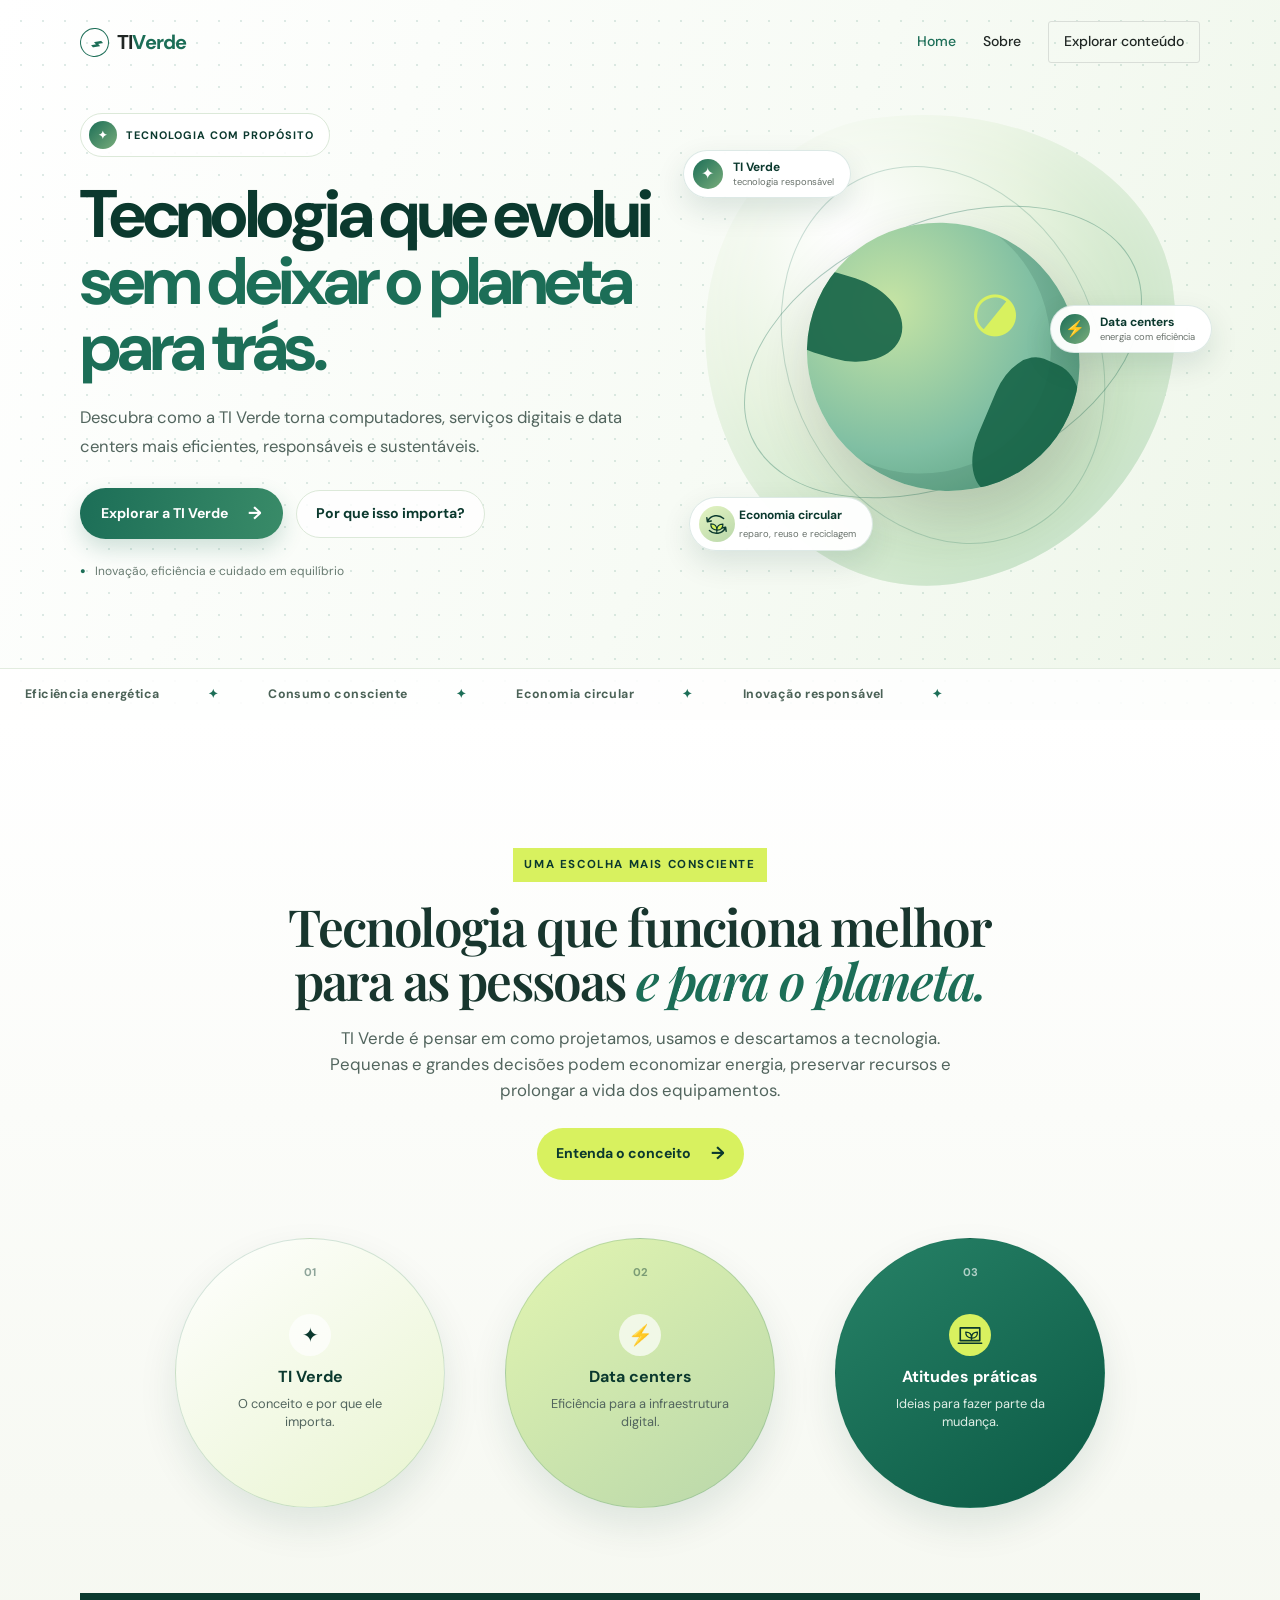
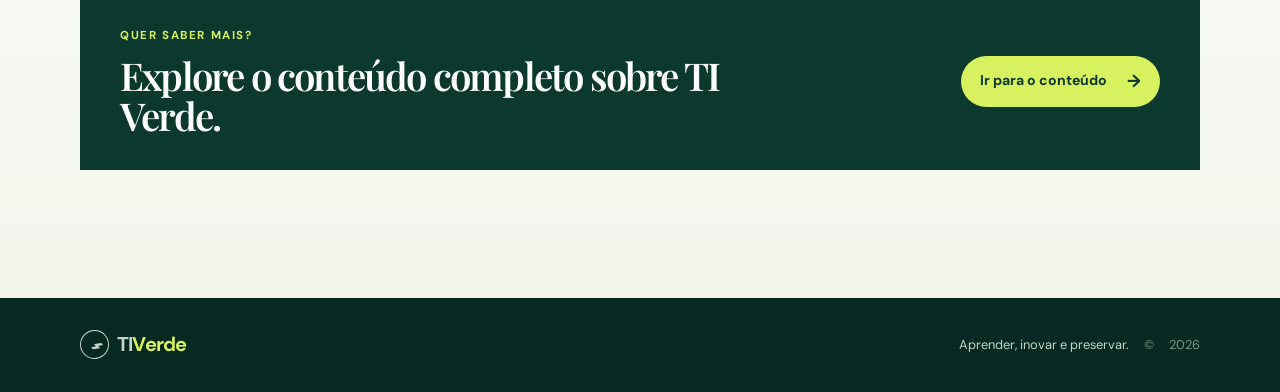
==== commit e9336c2b: "Atualiza site de TI Verde e interações Co-authored-by: Copilot <223556219+Copilot@users.noreply.gith" ====
--- a/index.html
+++ b/index.html
@@ -5,9 +5,9 @@
     <meta name="viewport" content="width=device-width, initial-scale=1.0" />
     <meta
       name="description"
-      content="Entenda o que é TI Verde, sua atuação na tecnologia e sua importância para o meio ambiente."
+      content="Uma introdução interativa à TI Verde, com práticas para uma tecnologia mais eficiente e sustentável."
     />
-    <title>TI Verde | Tecnologia que cuida do planeta</title>
+    <title>Home | TI Verde</title>
     <link rel="preconnect" href="https://fonts.googleapis.com" />
     <link rel="preconnect" href="https://fonts.gstatic.com" crossorigin />
     <link
@@ -19,9 +19,9 @@
   <body>
     <a class="skip-link" href="#conteudo">Pular para o conteúdo</a>
 
-    <header class="cabecalho">
+    <header class="cabecalho cabecalho-claro">
       <div class="container navegacao">
-        <a class="logo" href="#inicio" aria-label="TI Verde - página inicial">
+        <a class="logo" href="index.html" aria-label="TI Verde - página inicial">
           <span class="logo-icone" aria-hidden="true">⌁</span>
           <span>TI<span>Verde</span></span>
         </a>
@@ -31,41 +31,61 @@
         </button>
 
         <nav class="menu" aria-label="Navegação principal">
-          <a href="#sobre">Conceito</a>
-          <a href="#data-centers">Data Centers</a>
-          <a href="#empresas">Empresas</a>
-          <a href="#ods9">ODS 9</a>
-          <a class="menu-destaque" href="#referencias">Referências</a>
+          <a href="index.html" aria-current="page">Home</a>
+          <a href="#sobre">Sobre</a>
+          <a class="menu-destaque" href="conteudo.html">Explorar conteúdo</a>
         </nav>
       </div>
     </header>
 
     <main id="conteudo">
-      <section class="hero" id="inicio">
+      <section class="hero home-hero" id="inicio">
         <div class="container hero-conteudo">
           <div class="hero-texto">
-            <p class="etiqueta">TECNOLOGIA COM PROPÓSITO</p>
-            <h1>Inovar também é <em>cuidar</em> do planeta.</h1>
+            <p class="hero-selo"><span aria-hidden="true">✦</span> TECNOLOGIA COM PROPÓSITO</p>
+            <h1>Tecnologia que evolui <em>sem deixar o planeta para trás.</em></h1>
             <p class="hero-descricao">
-              A TI Verde mostra que computadores, sistemas e serviços digitais podem ser
+              Descubra como a TI Verde torna computadores, serviços digitais e data centers
               mais eficientes, responsáveis e sustentáveis.
             </p>
             <div class="hero-botoes">
-              <a class="botao botao-principal" href="#sobre">Conheça a TI Verde <span>↓</span></a>
-              <a class="botao botao-secundario" href="#acoes">Ver atitudes práticas</a>
+              <a class="botao botao-principal" href="conteudo.html">Explorar a TI Verde <span>→</span></a>
+              <a class="botao botao-secundario" href="#sobre">Por que isso importa?</a>
             </div>
+            <p class="hero-nota"><span aria-hidden="true">●</span> Inovação, eficiência e cuidado em equilíbrio</p>
           </div>
 
-          <div class="hero-ilustracao" aria-hidden="true">
-            <div class="orbita orbita-externa"></div>
-            <div class="orbita orbita-interna"></div>
-            <div class="planeta">
-              <span class="continente continente-um"></span>
-              <span class="continente continente-dois"></span>
-              <span class="folha folha-um">◒</span>
+          <div class="hero-ilustracao" role="group" aria-label="Destaques sobre TI Verde">
+            <div class="hero-planeta" aria-hidden="true">
+              <div class="orbita orbita-externa"></div>
+              <div class="orbita orbita-interna"></div>
+              <div class="planeta">
+                <span class="continente continente-um"></span>
+                <span class="continente continente-dois"></span>
+                <span class="folha folha-um">◒</span>
+              </div>
             </div>
-            <div class="etiqueta-flutuante etiqueta-energia">⚡ Menos energia</div>
-            <div class="etiqueta-flutuante etiqueta-ciclo">↻ Economia circular</div>
+            <a class="hero-bolha hero-bolha-ti" href="conteudo.html#sobre" aria-label="Saiba mais sobre o conceito de TI Verde">
+              <span class="hero-bolha-icone" aria-hidden="true">✦</span>
+              <strong>TI Verde</strong>
+              <span>tecnologia responsável</span>
+            </a>
+            <a class="hero-bolha hero-bolha-data" href="conteudo.html#data-centers" aria-label="Saiba mais sobre data centers sustentáveis">
+              <span class="hero-bolha-icone" aria-hidden="true">⚡</span>
+              <strong>Data centers</strong>
+              <span>energia com eficiência</span>
+            </a>
+            <a class="hero-bolha hero-bolha-circular" href="conteudo.html#acoes" aria-label="Veja atitudes sustentáveis para o dia a dia">
+              <span class="hero-bolha-icone" aria-hidden="true">
+                <svg viewBox="0 0 40 40" focusable="false">
+                  <path d="M29.8 11.8a14 14 0 0 0-22 3.3M6.7 10.7l.7 5.5 5.4-1.1M10.2 28.2a14 14 0 0 0 22-3.3m1.1 4.4-.7-5.5-5.4 1.1" fill="none" stroke="currentColor" stroke-linecap="round" stroke-linejoin="round" stroke-width="2" />
+                  <path d="M20.4 27.7c-5.4-.1-8.4-3.2-8.3-8.5 5.5-.1 8.7 2.7 8.3 8.5Zm0 0c.2-5.4 3.2-8.4 8.5-8.3.1 5.5-2.7 8.7-8.5 8.3Z" fill="#d8f15f" stroke="#0b392e" stroke-linecap="round" stroke-linejoin="round" stroke-width="1.6" />
+                  <path d="M20.4 27.8v3.1" fill="none" stroke="#0b392e" stroke-linecap="round" stroke-width="1.6" />
+                </svg>
+              </span>
+              <strong>Economia circular</strong>
+              <span>reparo, reuso e reciclagem</span>
+            </a>
           </div>
         </div>
         <div class="faixa-principios" aria-label="Princípios da TI Verde">
@@ -76,525 +96,60 @@
         </div>
       </section>
 
-      <section class="secao sobre" id="sobre">
-        <div class="container grade-duas-colunas">
-          <div class="secao-introducao reveal">
-            <p class="etiqueta">01 — O CONCEITO</p>
-            <h2>O que é <em>TI Verde?</em></h2>
-          </div>
-          <div class="sobre-texto reveal">
-            <p class="texto-grande">
-              TI Verde, ou Tecnologia da Informação Verde, reúne práticas que diminuem os
-              impactos ambientais da tecnologia.
+      <section class="secao home-sobre" id="sobre">
+        <div class="container">
+          <div class="home-introducao reveal">
+            <p class="etiqueta">UMA ESCOLHA MAIS CONSCIENTE</p>
+            <h2>Tecnologia que funciona melhor para as pessoas <em>e para o planeta.</em></h2>
+            <p>
+              TI Verde é pensar em como projetamos, usamos e descartamos a tecnologia.
+              Pequenas e grandes decisões podem economizar energia, preservar recursos e
+              prolongar a vida dos equipamentos.
             </p>
-            <p>
-              Ela considera todo o ciclo de vida de um produto: da escolha de materiais e
-              fabricação até o uso, a reutilização e o descarte. Não se trata de abandonar a
-              tecnologia, mas de utilizá-la de maneira mais inteligente.
-            </p>
-          </div>
-        </div>
-
-        <div class="container cards-conceito">
-          <article class="card-conceito reveal">
-            <span class="numero">01</span>
-            <div class="icone-card">◌</div>
-            <h3>Reduzir</h3>
-            <p>Evitar desperdícios de energia, materiais e equipamentos.</p>
-          </article>
-          <article class="card-conceito reveal">
-            <span class="numero">02</span>
-            <div class="icone-card">↻</div>
-            <h3>Reutilizar</h3>
-            <p>Ampliar a vida útil dos dispositivos com manutenção e reparo.</p>
-          </article>
-          <article class="card-conceito reveal">
-            <span class="numero">03</span>
-            <div class="icone-card">⌘</div>
-            <h3>Reciclar</h3>
-            <p>Encaminhar resíduos eletrônicos a pontos de coleta adequados.</p>
-          </article>
-        </div>
-      </section>
-
-      <section class="secao atuacao" id="atuacao">
-        <div class="container">
-          <div class="titulo-central reveal">
-            <p class="etiqueta">02 — NA PRÁTICA</p>
-            <h2>Como a TI Verde atua<br />na área da tecnologia?</h2>
-            <p>Pequenas escolhas técnicas podem gerar impactos positivos em grande escala.</p>
+            <a class="botao botao-principal" href="conteudo.html#sobre">Entenda o conceito <span>→</span></a>
           </div>
 
-          <div class="atuacao-midia reveal">
-            <img src="ti-verde-animacao.svg" alt="Servidores eficientes conectados a energia solar" loading="lazy" />
-            <button class="ponto-interativo ponto-servidores" type="button" data-info="servidores" aria-label="Ver informações sobre servidores eficientes">
-              <span aria-hidden="true">+</span>
-            </button>
-            <button class="ponto-interativo ponto-conexao" type="button" data-info="conexao" aria-label="Ver informações sobre conexão inteligente">
-              <span aria-hidden="true">+</span>
-            </button>
-            <button class="ponto-interativo ponto-solar" type="button" data-info="solar" aria-label="Ver informações sobre energia solar">
-              <span aria-hidden="true">+</span>
-            </button>
-            <p class="atuacao-instrucao">Explore a imagem: selecione um ponto para descobrir como a tecnologia pode ser mais sustentável.</p>
+          <div class="home-temas" aria-label="Explore os temas de TI Verde">
+            <a class="home-tema home-tema-conceito reveal" href="conteudo.html#sobre">
+              <span class="home-tema-numero">01</span>
+              <span class="home-tema-icone" aria-hidden="true">✦</span>
+              <strong>TI Verde</strong>
+              <span>O conceito e por que ele importa.</span>
+            </a>
+            <a class="home-tema home-tema-dados reveal" href="conteudo.html#data-centers">
+              <span class="home-tema-numero">02</span>
+              <span class="home-tema-icone" aria-hidden="true">⚡</span>
+              <strong>Data centers</strong>
+              <span>Eficiência para a infraestrutura digital.</span>
+            </a>
+            <a class="home-tema home-tema-acoes reveal" href="conteudo.html#acoes">
+              <span class="home-tema-numero">03</span>
+              <span class="home-tema-icone" aria-hidden="true">
+                <svg viewBox="0 0 40 40" focusable="false">
+                  <path d="M7 10.5h26v17H7zM4.5 31h31" fill="none" stroke="currentColor" stroke-linecap="round" stroke-linejoin="round" stroke-width="2.2" />
+                  <path d="M22 24c-5-.1-7.8-3-7.7-7.9 5.1-.1 8.1 2.5 7.7 7.9Zm0 0c.2-5 3-7.8 7.9-7.7.1 5.1-2.5 8.1-7.9 7.7Z" fill="#d8f15f" stroke="currentColor" stroke-linecap="round" stroke-linejoin="round" stroke-width="1.7" />
+                  <path d="M22 24v3" fill="none" stroke="currentColor" stroke-linecap="round" stroke-width="1.7" />
+                </svg>
+              </span>
+              <strong>Atitudes práticas</strong>
+              <span>Ideias para fazer parte da mudança.</span>
+            </a>
           </div>
 
-          <dialog class="modal-info" id="modal-info" aria-labelledby="modal-info-titulo">
-            <div class="modal-info-conteudo">
-              <button class="modal-fechar" type="button" aria-label="Fechar informações">×</button>
-              <p class="etiqueta" id="modal-info-etiqueta">TI VERDE</p>
-              <h3 id="modal-info-titulo"></h3>
-              <p id="modal-info-texto"></p>
-              <div class="modal-detalhe" id="modal-info-detalhe"></div>
+          <div class="home-convite reveal">
+            <div>
+              <p class="etiqueta">QUER SABER MAIS?</p>
+              <h2>Explore o conteúdo completo sobre TI Verde.</h2>
             </div>
-          </dialog>
-
-          <div class="grade-atuacao">
-            <article class="item-atuacao reveal">
-              <span class="item-icone">⚡</span>
-              <div>
-                <h3>Eficiência energética</h3>
-                <p>Equipamentos e programas que realizam mais usando menos eletricidade.</p>
-              </div>
-            </article>
-            <article class="item-atuacao reveal">
-              <span class="item-icone">☁</span>
-              <div>
-                <h3>Data centers responsáveis</h3>
-                <p>Servidores com melhor resfriamento, monitoramento e fontes renováveis.</p>
-              </div>
-            </article>
-            <article class="item-atuacao reveal">
-              <span class="item-icone">⌘</span>
-              <div>
-                <h3>Software otimizado</h3>
-                <p>Código eficiente consome menos processamento, dados e bateria.</p>
-              </div>
-            </article>
-            <article class="item-atuacao reveal">
-              <span class="item-icone">↺</span>
-              <div>
-                <h3>Economia circular</h3>
-                <p>Reparo, recondicionamento e reciclagem evitam o descarte prematuro.</p>
-              </div>
-            </article>
+            <a class="botao botao-principal" href="conteudo.html">Ir para o conteúdo <span>→</span></a>
           </div>
         </div>
       </section>
-
-      <section class="secao data-centers" id="data-centers">
-        <div class="container">
-          <div class="titulo-central reveal">
-            <p class="etiqueta">03 — DATA CENTERS E ENERGIA</p>
-            <h2>Onde a tecnologia encontra<br />um grande desafio energético.</h2>
-            <p>Data centers guardam, processam e distribuem os dados que usamos todos os dias.</p>
-          </div>
-
-          <figure class="data-center-imagem reveal">
-            <img src="data-center-sustentavel.jpg" alt="Data center com painéis solares e turbinas eólicas em uma área verde" loading="lazy" />
-            <figcaption>Infraestrutura digital eficiente abastecida por fontes renováveis.</figcaption>
-          </figure>
-
-          <div class="painel-data-centers reveal">
-            <div class="dados-principais">
-              <div>
-                <strong>415 <small>TWh</small></strong>
-                <p>de eletricidade consumida por data centers no mundo em 2024.</p>
-              </div>
-              <div>
-                <strong>~945 <small>TWh</small></strong>
-                <p>é a projeção para 2030 no cenário-base da IEA.</p>
-              </div>
-            </div>
-            <p class="nota-fonte">
-              Isso equivale a sair de cerca de 1,5% para quase 3% do consumo global de eletricidade.
-              <a href="#referencias">Fonte: IEA, 2025.</a>
-            </p>
-          </div>
-
-          <div class="estrategias-grid">
-            <article class="estrategia reveal">
-              <span>01</span>
-              <h3>Medir a eficiência</h3>
-              <p>O indicador PUE mostra quanta energia extra é usada além dos equipamentos de TI. Quanto mais próximo de 1, melhor.</p>
-            </article>
-            <article class="estrategia reveal">
-              <span>02</span>
-              <h3>Resfriar com inteligência</h3>
-              <p>Projeto térmico adequado, equipamentos modernos e uso responsável da água reduzem a energia necessária para refrigerar servidores.</p>
-            </article>
-            <article class="estrategia reveal">
-              <span>03</span>
-              <h3>Usar energia de baixo carbono</h3>
-              <p>Fontes renováveis, armazenamento e contratos de energia limpa ajudam a reduzir as emissões associadas ao consumo elétrico.</p>
-            </article>
-            <article class="estrategia reveal">
-              <span>04</span>
-              <h3>Otimizar software e servidores</h3>
-              <p>Virtualização, melhor aproveitamento dos servidores e tarefas flexíveis em horários mais limpos evitam desperdício de processamento.</p>
-            </article>
-          </div>
-        </div>
-      </section>
-
-      <section class="secao importancia" id="importancia">
-        <div class="container importancia-grade">
-          <div class="importancia-visual reveal">
-            <div class="circulo-dados">
-              <strong data-valor="62">0</strong>
-              <span>milhões de<br />toneladas</span>
-            </div>
-            <p>de lixo eletrônico foram geradas no mundo em 2022.</p>
-            <small>Fonte: ITU e UNITAR, 2024</small>
-          </div>
-          <div class="importancia-texto reveal">
-            <p class="etiqueta">03 — POR QUE IMPORTA</p>
-            <h2>O digital também deixa uma <em>pegada.</em></h2>
-            <p>
-              O uso da tecnologia depende de eletricidade, matérias-primas e equipamentos
-              físicos. Quando descartados incorretamente, eletrônicos podem liberar substâncias
-              nocivas e desperdiçar materiais valiosos.
-            </p>
-            <p>
-              A TI Verde ajuda a transformar esse cenário: reduz custos, preserva recursos e
-              incentiva uma inovação que considera as pessoas e o meio ambiente.
-            </p>
-            <a class="link-seta" href="#referencias">Conferir as fontes utilizadas <span>→</span></a>
-          </div>
-        </div>
-      </section>
-
-      <section class="secao acoes" id="acoes">
-        <div class="container grade-duas-colunas">
-          <div class="secao-introducao reveal">
-            <p class="etiqueta">04 — SUA PARTE</p>
-            <h2>Atitudes que fazem diferença.</h2>
-          </div>
-          <div class="lista-acoes reveal">
-            <article>
-              <span>01</span>
-              <div>
-                <h3>Use por mais tempo</h3>
-                <p>Cuide, atualize e repare seus dispositivos antes de trocá-los.</p>
-              </div>
-            </article>
-            <article>
-              <span>02</span>
-              <div>
-                <h3>Economize energia</h3>
-                <p>Desligue equipamentos ociosos e ative configurações de economia.</p>
-              </div>
-            </article>
-            <article>
-              <span>03</span>
-              <div>
-                <h3>Descarte corretamente</h3>
-                <p>Nunca misture eletrônicos ao lixo comum; procure um ponto de coleta.</p>
-              </div>
-            </article>
-            <article>
-              <span>04</span>
-              <div>
-                <h3>Compre com consciência</h3>
-                <p>Priorize aparelhos duráveis, eficientes e de marcas com logística reversa.</p>
-              </div>
-            </article>
-          </div>
-        </div>
-      </section>
-
-      <section class="secao empresas" id="empresas">
-        <div class="container">
-          <div class="titulo-central reveal">
-            <p class="etiqueta">05 — QUEM JÁ APLICA</p>
-            <h2>Quatro exemplos de<br />TI Verde em ação.</h2>
-            <p>São práticas divulgadas pelas próprias empresas e acompanhadas em suas fontes oficiais.</p>
-          </div>
-
-          <div class="empresas-grid">
-            <article class="empresa-card reveal">
-              <div class="empresa-topo">
-                <img class="empresa-logo" src="https://upload.wikimedia.org/wikipedia/commons/2/2f/Google_2015_logo.svg" alt="Logo do Google" />
-                <span>GOOGLE</span>
-              </div>
-              <h3>Energia livre de carbono e eficiência operacional</h3>
-              <p>Seus data centers tiveram PUE médio de 1,09 em 2025, e a empresa mantém a meta de operar com energia livre de carbono 24 horas por dia até 2030.</p>
-              <a href="https://www.datacenters.google/operating-sustainably/" target="_blank" rel="noreferrer">Ver fonte oficial <span>↗</span></a>
-            </article>
-            <article class="empresa-card reveal">
-              <div class="empresa-topo">
-                <img class="empresa-logo" src="https://upload.wikimedia.org/wikipedia/commons/4/44/Microsoft_logo.svg" alt="Logo da Microsoft" />
-                <span>MICROSOFT</span>
-              </div>
-              <h3>Data centers com metas ambientais integradas</h3>
-              <p>A empresa trabalha para ser carbono negativo, positiva em água e gerar zero resíduos até 2030, combinando eficiência, energia renovável e circularidade.</p>
-              <a href="https://datacenters.microsoft.com/sustainability/" target="_blank" rel="noreferrer">Ver fonte oficial <span>↗</span></a>
-            </article>
-            <article class="empresa-card reveal">
-              <div class="empresa-topo">
-                <img class="empresa-logo" src="https://upload.wikimedia.org/wikipedia/commons/f/fa/Apple_logo_black.svg" alt="Logo da Apple" />
-                <span>APPLE</span>
-              </div>
-              <h3>Energia renovável e design para durar</h3>
-              <p>As instalações corporativas, lojas e data centers da Apple usam eletricidade renovável; a empresa também prioriza materiais reciclados, reparo e recuperação de componentes.</p>
-              <a href="https://www.apple.com/environment/pdf/Apple_Environmental_Progress_Report_2025.pdf" target="_blank" rel="noreferrer">Ver relatório oficial <span>↗</span></a>
-            </article>
-            <article class="empresa-card reveal">
-              <div class="empresa-topo">
-                <img class="empresa-logo" src="https://upload.wikimedia.org/wikipedia/commons/1/18/Dell_logo_2016.svg" alt="Logo da Dell" />
-                <span>DELL TECHNOLOGIES</span>
-              </div>
-              <h3>Economia circular nos equipamentos</h3>
-              <p>A Dell descreve projetos modulares e pensados para reparo, reuso e reciclagem — uma forma de manter produtos e materiais em uso por mais tempo.</p>
-              <a href="https://www.delltechnologies.com/asset/en-sg/solutions/business-solutions/briefs-summaries/design-for-environment.pdf" target="_blank" rel="noreferrer">Ver fonte oficial <span>↗</span></a>
-            </article>
-          </div>
-        </div>
-      </section>
-
-      <section class="secao ods" id="ods9">
-        <div class="container">
-          <div class="ods-cabecalho reveal">
-            <div class="selo-ods" aria-label="Objetivo de Desenvolvimento Sustentável 9">ODS<br /><strong>9</strong></div>
-            <div>
-              <p class="etiqueta">06 — INDÚSTRIA, INOVAÇÃO E INFRAESTRUTURA</p>
-              <h2>Como a TI Verde colabora<br />com o <em>ODS 9?</em></h2>
-            </div>
-          </div>
-          <p class="ods-explicacao reveal">
-            O ODS 9 busca construir infraestrutura resiliente, promover industrialização sustentável e fomentar inovação. A TI Verde ajuda a transformar a infraestrutura digital em uma solução mais eficiente e responsável.
-          </p>
-
-          <div class="ods-grid">
-            <article class="ods-item reveal">
-              <span>9.1</span>
-              <h3>Infraestrutura sustentável e resiliente</h3>
-              <p>Data centers eficientes, bem planejados e com energia mais limpa tornam os serviços digitais mais confiáveis e diminuem impactos ambientais locais.</p>
-            </article>
-            <article class="ods-item reveal">
-              <span>9.4</span>
-              <h3>Uso eficiente de recursos e tecnologias limpas</h3>
-              <p>Economia circular, equipamentos eficientes, energia renovável e redução de resíduos modernizam a infraestrutura de forma ambientalmente mais correta.</p>
-            </article>
-            <article class="ods-item reveal">
-              <span>9.5</span>
-              <h3>Pesquisa, capacidade tecnológica e inovação</h3>
-              <p>Novos sistemas de resfriamento, software otimizado e materiais reciclados incentivam pesquisa e soluções tecnológicas para os desafios ambientais.</p>
-            </article>
-          </div>
-          <p class="ods-rodape reveal">Relação baseada nas metas 9.1, 9.4 e 9.5 da ONU. <a href="https://sdgs.un.org/goals/goal9" target="_blank" rel="noreferrer">Conhecer o ODS 9 <span>↗</span></a></p>
-        </div>
-      </section>
-
-      <section class="chamada-descarte">
-        <div class="container chamada-conteudo reveal">
-          <div>
-            <p class="etiqueta">DESCARTE CORRETO NO BRASIL</p>
-            <h2>Seu eletrônico pode ter um novo destino.</h2>
-          </div>
-          <a
-            class="botao botao-claro"
-            href="https://sinir.gov.br/perfis/logistica-reversa/logistica-reversa/eletroeletronicos/"
-            target="_blank"
-            rel="noreferrer"
-          >
-            Saiba mais no SINIR <span>↗</span>
-          </a>
-        </div>
-      </section>
-
     </main>
-
-    <section class="secao questionario" id="questionario">
-      <div class="container">
-        <div class="titulo-central reveal">
-          <p class="etiqueta">07 — QUESTIONÁRIO</p>
-          <h2>Conhecimento sobre TI Verde e data centers sustentáveis</h2>
-          <p>Responda de forma rápida e simples para avaliar o nível de conhecimento da população.</p>
-        </div>
-
-        <form id="form-questionario" class="formulario reveal" novalidate>
-          <div class="dados-pessoais">
-            <label>
-              Nome completo
-              <input type="text" name="nome" placeholder="Digite seu nome" required />
-            </label>
-            <label>
-              Idade
-              <input type="number" name="idade" min="10" max="120" placeholder="Ex.: 28" required />
-            </label>
-            <label>
-              Email
-              <input type="email" name="email" placeholder="seuemail@email.com" required />
-            </label>
-          </div>
-
-          <div class="perguntas-grid">
-            <article class="pergunta-card">
-              <h3>1. Você já ouviu falar em TI Verde?</h3>
-              <div class="opcoes">
-                <label><input type="radio" name="p1" value="Sim, muito" required /> Sim, muito</label>
-                <label><input type="radio" name="p1" value="Sim, um pouco" /> Sim, um pouco</label>
-                <label><input type="radio" name="p1" value="Não sei" /> Não sei</label>
-                <label><input type="radio" name="p1" value="Não ouvi falar" /> Não ouvi falar</label>
-              </div>
-            </article>
-
-            <article class="pergunta-card">
-              <h3>2. Você sabe o que significa TI Verde?</h3>
-              <div class="opcoes">
-                <label><input type="radio" name="p2" value="Sim" required /> Sim</label>
-                <label><input type="radio" name="p2" value="Mais ou menos" /> Mais ou menos</label>
-                <label><input type="radio" name="p2" value="Não" /> Não</label>
-              </div>
-            </article>
-
-            <article class="pergunta-card">
-              <h3>3. A tecnologia pode causar impactos ambientais?</h3>
-              <div class="opcoes">
-                <label><input type="radio" name="p3" value="Sim, bastante" required /> Sim, bastante</label>
-                <label><input type="radio" name="p3" value="Sim, um pouco" /> Sim, um pouco</label>
-                <label><input type="radio" name="p3" value="Não sei" /> Não sei</label>
-                <label><input type="radio" name="p3" value="Não" /> Não</label>
-              </div>
-            </article>
-
-            <article class="pergunta-card">
-              <h3>4. Você conhece o conceito de sustentabilidade digital?</h3>
-              <div class="opcoes">
-                <label><input type="radio" name="p4" value="Sim" required /> Sim</label>
-                <label><input type="radio" name="p4" value="Mais ou menos" /> Mais ou menos</label>
-                <label><input type="radio" name="p4" value="Não" /> Não</label>
-              </div>
-            </article>
-
-            <article class="pergunta-card">
-              <h3>5. O descarte correto de eletrônicos é importante?</h3>
-              <div class="opcoes">
-                <label><input type="radio" name="p5" value="Sim, muito" required /> Sim, muito</label>
-                <label><input type="radio" name="p5" value="Sim, um pouco" /> Sim, um pouco</label>
-                <label><input type="radio" name="p5" value="Não sei" /> Não sei</label>
-                <label><input type="radio" name="p5" value="Não" /> Não</label>
-              </div>
-            </article>
-
-            <article class="pergunta-card">
-              <h3>6. Você já reutilizou ou reformou algum eletrônico?</h3>
-              <div class="opcoes">
-                <label><input type="radio" name="p6" value="Sim, muitas vezes" required /> Sim, muitas vezes</label>
-                <label><input type="radio" name="p6" value="Sim, algumas vezes" /> Sim, algumas vezes</label>
-                <label><input type="radio" name="p6" value="Nunca" /> Nunca</label>
-              </div>
-            </article>
-
-            <article class="pergunta-card">
-              <h3>7. Você sabe o que é reciclagem de resíduos eletrônicos?</h3>
-              <div class="opcoes">
-                <label><input type="radio" name="p7" value="Sim" required /> Sim</label>
-                <label><input type="radio" name="p7" value="Mais ou menos" /> Mais ou menos</label>
-                <label><input type="radio" name="p7" value="Não" /> Não</label>
-              </div>
-            </article>
-
-            <article class="pergunta-card">
-              <h3>8. Você acredita que a eficiência energética reduz custos?</h3>
-              <div class="opcoes">
-                <label><input type="radio" name="p8" value="Sim, com certeza" required /> Sim, com certeza</label>
-                <label><input type="radio" name="p8" value="Talvez" /> Talvez</label>
-                <label><input type="radio" name="p8" value="Não sei" /> Não sei</label>
-                <label><input type="radio" name="p8" value="Não" /> Não</label>
-              </div>
-            </article>
-
-            <article class="pergunta-card">
-              <h3>9. Já pensou na energia consumida pelos dados e servidores?</h3>
-              <div class="opcoes">
-                <label><input type="radio" name="p9" value="Sim" required /> Sim</label>
-                <label><input type="radio" name="p9" value="Mais ou menos" /> Mais ou menos</label>
-                <label><input type="radio" name="p9" value="Não" /> Não</label>
-              </div>
-            </article>
-
-            <article class="pergunta-card">
-              <h3>10. Você sabe o que é um data center?</h3>
-              <div class="opcoes">
-                <label><input type="radio" name="p10" value="Sim" required /> Sim</label>
-                <label><input type="radio" name="p10" value="Mais ou menos" /> Mais ou menos</label>
-                <label><input type="radio" name="p10" value="Não" /> Não</label>
-              </div>
-            </article>
-
-          </div>
-
-          <div class="acoes-formulario">
-            <button type="submit" class="botao botao-principal">Salvar respostas</button>
-          </div>
-
-          <p id="mensagem-formulario" class="mensagem-formulario" aria-live="polite"></p>
-        </form>
-      </div>
-    </section>
-
-    <section class="secao referencias" id="referencias">
-      <div class="container">
-        <div class="titulo-central reveal">
-          <p class="etiqueta">FONTES PARA SE APROFUNDAR</p>
-          <h2>Referências confiáveis</h2>
-          <p>As informações do site foram baseadas em instituições públicas e internacionais.</p>
-        </div>
-        <div class="lista-referencias reveal">
-          <a href="https://sdgs.un.org/goals/goal9" target="_blank" rel="noreferrer">
-            <span>01</span>
-            <div><strong>Objetivo de Desenvolvimento Sustentável 9</strong><small>ONU — metas para infraestrutura, industrialização sustentável e inovação.</small></div>
-            <b>↗</b>
-          </a>
-          <a href="https://www.iea.org/reports/energy-and-ai/energy-demand-from-ai" target="_blank" rel="noreferrer">
-            <span>02</span>
-            <div><strong>Energy and AI</strong><small>IEA — dados e projeções sobre consumo energético de data centers.</small></div>
-            <b>↗</b>
-          </a>
-          <a href="https://www.datacenters.google/operating-sustainably/" target="_blank" rel="noreferrer">
-            <span>03</span>
-            <div><strong>Google Data Centers — Operating sustainably</strong><small>Google — eficiência, PUE e meta de energia livre de carbono 24/7.</small></div>
-            <b>↗</b>
-          </a>
-          <a href="https://datacenters.microsoft.com/sustainability/" target="_blank" rel="noreferrer">
-            <span>04</span>
-            <div><strong>Microsoft Datacenter Sustainability</strong><small>Microsoft — metas de carbono, água, resíduos e energia renovável.</small></div>
-            <b>↗</b>
-          </a>
-          <a href="https://www.apple.com/environment/pdf/Apple_Environmental_Progress_Report_2025.pdf" target="_blank" rel="noreferrer">
-            <span>05</span>
-            <div><strong>Apple Environmental Progress Report</strong><small>Apple — energia renovável em data centers e circularidade de produtos.</small></div>
-            <b>↗</b>
-          </a>
-          <a href="https://www.delltechnologies.com/asset/en-sg/solutions/business-solutions/briefs-summaries/design-for-environment.pdf" target="_blank" rel="noreferrer">
-            <span>06</span>
-            <div><strong>Dell Technologies and the Circular Economy</strong><small>Dell Technologies — projeto modular, reparo, reuso e reciclagem.</small></div>
-            <b>↗</b>
-          </a>
-          <a href="https://www.itu.int/en/ITU-D/Environment/Pages/Publications/The-Global-E-waste-Monitor-2024.aspx" target="_blank" rel="noreferrer">
-            <span>07</span>
-            <div><strong>Global E-waste Monitor 2024</strong><small>ITU e UNITAR — dados mundiais sobre resíduos eletrônicos.</small></div>
-            <b>↗</b>
-          </a>
-          <a href="https://sinir.gov.br/perfis/logistica-reversa/logistica-reversa/eletroeletronicos/" target="_blank" rel="noreferrer">
-            <span>08</span>
-            <div><strong>Logística reversa de eletroeletrônicos</strong><small>SINIR — orientações oficiais para o descarte no Brasil.</small></div>
-            <b>↗</b>
-          </a>
-          <a href="https://www.planalto.gov.br/ccivil_03/_ato2007-2010/2010/lei/l12305.htm" target="_blank" rel="noreferrer">
-            <span>09</span>
-            <div><strong>Política Nacional de Resíduos Sólidos</strong><small>Lei nº 12.305/2010 — logística reversa e responsabilidade compartilhada.</small></div>
-            <b>↗</b>
-          </a>
-        </div>
-      </div>
-    </section>
 
     <footer>
       <div class="container rodape-conteudo">
-        <a class="logo" href="#inicio"><span class="logo-icone" aria-hidden="true">⌁</span><span>TI<span>Verde</span></span></a>
+        <a class="logo" href="index.html"><span class="logo-icone" aria-hidden="true">⌁</span><span>TI<span>Verde</span></span></a>
         <p>Aprender, inovar e preservar. <span>© <span id="ano"></span></span></p>
       </div>
     </footer>
--- a/style.css
+++ b/style.css
@@ -54,17 +54,29 @@
 .menu > a:not(.menu-destaque):hover { opacity: 1; }
 .menu-destaque { padding: 9px 15px; border: 1px solid rgba(255,255,255,0.45); border-radius: 3px; transition: 0.2s; }
 .menu-destaque:hover { color: var(--verde-escuro); background: var(--limao); border-color: var(--limao); }
+.menu a[aria-current="page"] { color: var(--limao); }
 
 .menu-botao { display: none; padding: 7px; background: transparent; border: 0; cursor: pointer; }
 .menu-botao span { display: block; width: 24px; height: 2px; margin: 5px; background: var(--branco); }
 
-.hero { min-height: 720px; overflow: hidden; position: relative; color: var(--branco); background: var(--verde-escuro); }
+.cabecalho-claro { color: #202724; }
+.cabecalho-claro .logo > span:last-child > span { color: var(--verde); }
+.cabecalho-claro .logo-icone { color: var(--verde); }
+.cabecalho-claro .menu > a:not(.menu-destaque) { opacity: 1; }
+.cabecalho-claro .menu a[aria-current="page"] { color: var(--verde); }
+.cabecalho-claro .menu-destaque { border-color: #d9ded8; }
+.cabecalho-claro .menu-destaque:hover { color: var(--branco); border-color: var(--verde); background: var(--verde); }
+.cabecalho-claro .menu-botao span { background: var(--verde-escuro); }
+
+.hero { min-height: 720px; overflow: hidden; position: relative; color: var(--branco); background: linear-gradient(115deg, #082f27 0%, #0b4434 48%, #12664a 100%); }
+.hero::before { content: ""; position: absolute; inset: 0; z-index: 0; pointer-events: none; background: radial-gradient(ellipse at 76% 38%, rgba(216,241,95,0.16), transparent 31%), radial-gradient(ellipse at 12% 92%, rgba(63,167,116,0.2), transparent 36%); }
 .hero::after { content: ""; position: absolute; width: 700px; height: 700px; right: -340px; top: 45px; border: 1px solid rgba(216,241,95,0.2); border-radius: 50%; }
-.hero-conteudo { min-height: 675px; position: relative; display: grid; grid-template-columns: 1fr 0.85fr; align-items: center; gap: 50px; }
+.hero-conteudo { min-height: 675px; position: relative; z-index: 1; display: grid; grid-template-columns: 1fr 0.85fr; align-items: center; gap: 50px; }
 .hero-texto { position: relative; z-index: 2; padding-top: 76px; }
 
 .etiqueta { margin: 0 0 17px; color: var(--verde); font-size: 0.72rem; font-weight: 700; letter-spacing: 1.6px; }
-.hero .etiqueta, .chamada-descarte .etiqueta { color: var(--limao); }
+.hero .hero-texto > .etiqueta { width: fit-content; padding: 9px 13px; color: var(--limao); border: 1px solid rgba(216,241,95,0.42); border-radius: 999px; background: rgba(216,241,95,0.08); }
+.chamada-descarte .etiqueta { color: var(--limao); }
 
 h1, h2, h3, p { margin-top: 0; }
 h1, h2 { font-family: var(--serif); font-weight: 600; letter-spacing: -1.8px; line-height: 1.06; }
@@ -80,21 +92,28 @@
 .botao:active { transform: translateY(0) scale(0.98); }
 .botao:focus-visible, a:focus-visible, button:focus-visible, input:focus-visible { outline: 2px solid var(--limao); outline-offset: 4px; }
 .botao-principal { color: var(--verde-escuro); background: var(--limao); }
+.hero .botao-principal { border-radius: 999px; box-shadow: 0 9px 24px rgba(216,241,95,0.17); }
 .botao-principal span, .botao-claro span { font-size: 1.1rem; }
 .botao-secundario { color: var(--branco); border-bottom: 1px solid var(--limao); border-radius: 0; padding: 12px 2px; }
 
-.hero-ilustracao { height: 480px; position: relative; }
+.hero-ilustracao { height: 500px; position: relative; }
+.hero-planeta { position: absolute; inset: 0; }
 .orbita { position: absolute; border: 1px solid rgba(216,241,95,0.35); border-radius: 50%; transform: rotate(-24deg); }
 .orbita-externa { width: 420px; height: 250px; top: 105px; left: 14px; animation: orbitaExterna 14s ease-in-out infinite; }
 .orbita-interna { width: 310px; height: 390px; top: 37px; left: 80px; border-color: rgba(255,255,255,0.16); animation: orbitaInterna 18s ease-in-out infinite; }
-.planeta { position: absolute; top: 106px; left: 105px; width: 250px; height: 250px; overflow: hidden; border-radius: 48% 52% 47% 53%; background: #80bfa3; box-shadow: inset -27px -23px 0 rgba(10,57,45,0.14), 0 22px 45px rgba(0,0,0,0.18); transform: rotate(-10deg); animation: planetaFlutuante 6s ease-in-out infinite; }
+.planeta { position: absolute; top: 106px; left: 105px; width: 250px; height: 250px; overflow: hidden; border-radius: 48% 52% 47% 53%; background: radial-gradient(circle at 34% 28%, #c6e4a4 0%, #80bfa3 55%, #4a9473 100%); box-shadow: inset -27px -23px 0 rgba(10,57,45,0.14), 0 22px 45px rgba(0,0,0,0.18); transform: rotate(-10deg); animation: planetaFlutuante 6s ease-in-out infinite; }
 .continente { position: absolute; display: block; background: var(--verde-escuro); opacity: 0.9; border-radius: 40% 60% 59% 41%; }
 .continente-um { width: 120px; height: 83px; top: 38px; left: -16px; transform: rotate(27deg); }
 .continente-dois { width: 93px; height: 145px; bottom: -26px; right: 16px; transform: rotate(33deg); }
 .folha { position: absolute; top: 57px; right: 55px; font-size: 55px; color: var(--limao); transform: rotate(-41deg); animation: folhaRespira 4s ease-in-out infinite; }
-.etiqueta-flutuante { position: absolute; z-index: 2; padding: 9px 13px; color: var(--verde-escuro); background: var(--branco); border-radius: 3px; box-shadow: 0 9px 22px rgba(0,0,0,0.12); font-size: 0.77rem; font-weight: 700; white-space: nowrap; }
-.etiqueta-energia { top: 58px; left: 273px; transform: rotate(5deg); animation: etiquetaEnergia 5s ease-in-out infinite; }
-.etiqueta-ciclo { bottom: 76px; left: 16px; background: var(--limao); transform: rotate(-5deg); animation: etiquetaCiclo 5.5s ease-in-out infinite; }
+.hero-bolha { position: absolute; z-index: 3; display: flex; width: 150px; aspect-ratio: 1; flex-direction: column; align-items: center; justify-content: center; padding: 17px; border: 1px solid rgba(255,255,255,0.65); border-radius: 50%; color: var(--verde-escuro); box-shadow: 0 16px 36px rgba(4,32,25,0.25), inset 0 1px 0 rgba(255,255,255,0.8); text-align: center; animation: bolhaFlutuante 5.5s ease-in-out infinite; }
+.hero-bolha-ti { top: 6px; left: 0; background: linear-gradient(145deg, #ffffff, #e8f4cf); }
+.hero-bolha-data { top: 168px; right: 0; width: 162px; background: linear-gradient(145deg, #e2f5b1, #b9d7aa); animation-delay: -1.8s; }
+.hero-bolha-circular { bottom: 0; left: 12px; width: 158px; color: var(--branco); border-color: rgba(255,255,255,0.28); background: linear-gradient(145deg, #278267, #0b5944); animation-delay: -3.4s; }
+.hero-bolha-icone { display: grid; width: 30px; height: 30px; place-items: center; margin-bottom: 5px; color: var(--verde-escuro); border-radius: 50%; background: rgba(255,255,255,0.62); font-size: 1rem; }
+.hero-bolha strong { margin-bottom: 4px; font-size: 0.85rem; line-height: 1.15; }
+.hero-bolha > span:last-child { max-width: 120px; font-size: 0.66rem; line-height: 1.25; }
+.hero-bolha-circular .hero-bolha-icone { color: var(--verde-escuro); background: var(--limao); }
 
 @keyframes orbitaExterna {
   0%, 100% { transform: rotate(-24deg) translateY(0); }
@@ -116,19 +135,63 @@
   50% { transform: rotate(-34deg) scale(1.08); }
 }
 
-@keyframes etiquetaEnergia {
-  0%, 100% { transform: rotate(5deg) translateY(0); }
-  50% { transform: rotate(2deg) translateY(-8px); }
-}
-
-@keyframes etiquetaCiclo {
-  0%, 100% { transform: rotate(-5deg) translateY(0); }
-  50% { transform: rotate(-2deg) translateY(7px); }
+@keyframes bolhaFlutuante {
+  0%, 100% { transform: translateY(0); }
+  50% { transform: translateY(-8px); }
 }
 
 .faixa-principios { position: absolute; bottom: 0; display: flex; width: 100%; overflow: hidden; color: var(--verde-escuro); background: var(--limao); white-space: nowrap; }
 .faixa-principios div { padding: 16px 25px; font-size: 0.77rem; font-weight: 700; letter-spacing: 0.4px; }
 .faixa-principios span { margin-left: 45px; }
+
+.home-hero { min-height: 720px; color: var(--verde-escuro); background: linear-gradient(115deg, #ffffff 0%, #f7fbf5 56%, #eef6e9 100%); }
+.home-hero::before { background-image: radial-gradient(rgba(28,110,87,0.14) 0.8px, transparent 0.8px); background-position: 10px 10px; background-size: 22px 22px; }
+.home-hero::after { display: none; }
+.home-hero .hero-conteudo { min-height: 680px; grid-template-columns: 1.06fr 0.94fr; gap: 28px; padding-top: 48px; padding-bottom: 34px; }
+.home-hero .hero-texto { padding-top: 0; }
+.hero-selo { display: inline-flex; align-items: center; gap: 9px; margin-bottom: 24px; padding: 7px 15px 7px 8px; color: var(--verde-escuro); border: 1px solid #dce9d9; border-radius: 999px; background: rgba(255,255,255,0.9); font-size: 0.68rem; font-weight: 700; letter-spacing: 1px; }
+.hero-selo > span { display: grid; width: 28px; height: 28px; place-items: center; color: var(--branco); border-radius: 50%; background: linear-gradient(135deg, var(--verde), #79ad7b); }
+.home-hero h1 { max-width: 660px; margin-bottom: 22px; color: var(--verde-escuro); font-family: var(--sans); font-size: clamp(3.15rem, 5.25vw, 4.7rem); font-weight: 700; letter-spacing: -3.7px; line-height: 0.99; }
+.home-hero h1 em { color: var(--verde); font-style: normal; }
+.home-hero .hero-descricao { max-width: 560px; margin-bottom: 27px; color: #52655e; font-size: 1.04rem; line-height: 1.75; }
+.home-hero .hero-botoes { gap: 13px; }
+.home-hero .botao { min-height: 48px; padding: 12px 21px; border-radius: 999px; }
+.home-hero .botao-principal { color: var(--branco); background: linear-gradient(100deg, var(--verde), #398b68); box-shadow: 0 10px 22px rgba(28,110,87,0.2); }
+.home-hero .botao-principal:hover { background: linear-gradient(100deg, var(--verde-escuro), var(--verde)); box-shadow: 0 13px 28px rgba(11,57,46,0.25); }
+.home-hero .botao-secundario { padding: 12px 19px; color: var(--verde-escuro); border: 1px solid #dce9d9; background: rgba(255,255,255,0.82); }
+.home-hero .botao-secundario:hover { background: #fff; box-shadow: 0 8px 20px rgba(26,64,44,0.1); }
+.home-hero .botao:focus-visible, .cabecalho-claro a:focus-visible, .cabecalho-claro button:focus-visible { outline-color: var(--verde); }
+.hero-nota { display: flex; align-items: center; gap: 9px; margin: 23px 0 0; color: #687b71; font-size: 0.75rem; }
+.hero-nota span { color: var(--verde); font-size: 0.58rem; }
+.home-hero .hero-ilustracao { height: 520px; }
+.home-hero .hero-ilustracao::before { position: absolute; top: 50%; left: 50%; width: min(92%, 500px); aspect-ratio: 1; border-radius: 42% 58% 55% 45% / 48% 44% 56% 52%; background: radial-gradient(circle at 33% 24%, #ffffff 0, #e7f3df 38%, #c4e1c0 72%, #91c5a1 100%); box-shadow: inset 0 0 70px rgba(255,255,255,0.48); content: ""; transform: translate(-50%, -50%) rotate(-8deg); animation: formaRespira 11s ease-in-out infinite; }
+.home-hero .orbita { border-color: rgba(28,110,87,0.34); }
+.home-hero .orbita-externa { top: 135px; left: calc(50% - 210px); width: 420px; height: 260px; }
+.home-hero .orbita-interna { top: 73px; left: calc(50% - 155px); width: 310px; height: 390px; border-color: rgba(28,110,87,0.22); }
+.home-hero .planeta { top: 135px; left: calc(50% - 135px); width: 270px; height: 270px; box-shadow: inset -25px -22px 0 rgba(10,57,45,0.12), 0 24px 56px rgba(57,57,43,0.2); }
+.home-hero .continente { background: #176447; }
+.home-hero .hero-bolha { display: grid; width: max-content; max-width: 255px; height: auto; min-height: 48px; aspect-ratio: auto; grid-template-columns: 30px auto; grid-template-rows: auto auto; align-items: center; justify-content: start; column-gap: 10px; padding: 8px 16px 8px 9px; color: var(--verde-escuro); border: 1px solid rgba(28,110,87,0.15); border-radius: 999px; background: rgba(255,255,255,0.96); box-shadow: 0 12px 30px rgba(11,57,46,0.12); text-align: left; text-decoration: none; animation: bolhaFlutuante 5.5s ease-in-out infinite; }
+.home-hero .hero-bolha:hover { box-shadow: 0 16px 34px rgba(11,57,46,0.2); }
+.home-hero .hero-bolha-ti { top: 63px; left: -4px; }
+.home-hero .hero-bolha-data { top: 218px; right: -12px; width: auto; }
+.home-hero .hero-bolha-circular { bottom: 56px; left: 2px; width: auto; min-height: 48px; color: var(--verde-escuro); border-color: rgba(28,110,87,0.15); background: rgba(255,255,255,0.96); }
+.home-hero .hero-bolha-icone { grid-column: 1; grid-row: 1 / 3; width: 30px; height: 30px; margin: 0; color: var(--branco); background: linear-gradient(135deg, var(--verde), #79ad7b); }
+.home-hero .hero-bolha-circular .hero-bolha-icone { width: 36px; height: 36px; color: #0b392e; background: linear-gradient(145deg, #e4f4c2, #b9d7aa); }
+.hero-bolha-circular .hero-bolha-icone svg { display: block; width: 29px; height: 29px; }
+.home-hero .hero-bolha strong { grid-column: 2; grid-row: 1; margin: 0; font-size: 0.75rem; line-height: 1.1; }
+.home-hero .hero-bolha > span:last-child { grid-column: 2; grid-row: 2; max-width: none; color: #68716b; font-size: 0.59rem; line-height: 1.1; }
+.home-hero .faixa-principios { color: #4b6257; border-top: 1px solid #e2ecdf; background: rgba(255,255,255,0.88); }
+.home-hero .faixa-principios span { color: var(--verde); }
+
+@keyframes formaRespira {
+  0%, 100% { border-radius: 42% 58% 55% 45% / 48% 44% 56% 52%; transform: translate(-50%, -50%) rotate(-8deg); }
+  50% { border-radius: 53% 47% 44% 56% / 42% 56% 44% 58%; transform: translate(-50%, -50%) rotate(2deg) scale(1.025); }
+}
+
+.pagina-titulo { padding: 150px 0 72px; color: var(--branco); background: linear-gradient(115deg, #082f27 0%, #0b4434 48%, #12664a 100%); }
+.pagina-titulo .etiqueta { color: var(--limao); }
+.pagina-titulo h1 { max-width: 780px; margin-bottom: 16px; }
+.pagina-titulo > .container > p:last-child { max-width: 620px; margin: 0; color: #d0ded5; font-size: 1.08rem; }
 
 .secao { padding: 128px 0; scroll-margin-top: 18px; }
 .alvo-suave { animation: alvoSuave 1.2s ease-out; }
@@ -139,12 +202,47 @@
   100% { box-shadow: inset 0 0 0 0 rgba(216,241,95,0); }
 }
 .grade-duas-colunas { display: grid; grid-template-columns: 0.9fr 1.1fr; gap: 80px; }
-.secao-introducao h2 { max-width: 400px; }
+.sobre { background: linear-gradient(180deg, #ffffff 0%, #f3f6ed 100%); }
+.sobre .secao-introducao .etiqueta {
+  width: fit-content;
+  padding: 8px 11px;
+  color: var(--verde-escuro);
+  background: var(--limao);
+}
+.secao-introducao h2 { max-width: 480px; }
+.sobre .secao-introducao h2 { font-size: clamp(3.2rem, 5.5vw, 5rem); }
 .sobre-texto { max-width: 570px; color: var(--texto-suave); }
-.texto-grande { margin-bottom: 23px; color: var(--texto); font-size: 1.42rem; line-height: 1.48; }
-
-.cards-conceito { display: grid; grid-template-columns: repeat(3, 1fr); gap: 17px; margin-top: 90px; }
-.card-conceito { min-height: 245px; position: relative; padding: 27px; border: 1px solid #d6dacb; background: linear-gradient(180deg, rgba(255,255,255,0.8), rgba(240,245,236,0.9)); box-shadow: inset 0 0 0 1px rgba(255,255,255,0.2); transition: transform 0.25s ease, box-shadow 0.25s ease, border-color 0.25s ease, background 0.25s ease; overflow: hidden; }
+.texto-grande { margin-bottom: 23px; color: var(--texto); font-size: clamp(1.55rem, 2.3vw, 1.9rem); line-height: 1.42; }
+.sobre-texto p:not(.texto-grande) { font-size: 1rem; line-height: 1.8; }
+
+.home-sobre { overflow: hidden; background: linear-gradient(180deg, #ffffff 0%, #f3f6ed 100%); }
+.home-introducao { max-width: 760px; margin: 0 auto 58px; text-align: center; }
+.home-introducao .etiqueta { width: fit-content; margin-right: auto; margin-left: auto; padding: 8px 11px; color: var(--verde-escuro); background: var(--limao); }
+.home-introducao h2 { margin-bottom: 18px; }
+.home-introducao h2 em { color: var(--verde); }
+.home-introducao > p:not(.etiqueta) { max-width: 650px; margin: 0 auto 25px; color: var(--texto-suave); font-size: 1.05rem; }
+.home-introducao .botao { border-radius: 999px; }
+.home-temas { display: grid; grid-template-columns: repeat(3, minmax(0, 1fr)); align-items: center; gap: 30px; max-width: 960px; margin: 0 auto 85px; }
+.home-tema { position: relative; display: flex; width: min(100%, 270px); aspect-ratio: 1; flex-direction: column; align-items: center; justify-content: center; justify-self: center; padding: 32px; overflow: hidden; border: 1px solid rgba(28,110,87,0.18); border-radius: 50%; color: var(--verde-escuro); background: linear-gradient(145deg, #ffffff, #e8f4cf); box-shadow: 0 18px 38px rgba(11,57,46,0.1); text-align: center; transition: transform 0.3s ease, box-shadow 0.3s ease; }
+.home-tema:hover { transform: translateY(-8px) scale(1.025); box-shadow: 0 24px 44px rgba(11,57,46,0.16); }
+.home-tema:focus-visible { outline: 3px solid var(--verde); outline-offset: 5px; }
+.home-tema-dados { background: linear-gradient(145deg, #e2f5b1, #b9d7aa); }
+.home-tema-acoes { color: var(--branco); background: linear-gradient(145deg, #278267, #0b5944); }
+.home-tema-numero { position: absolute; top: 25px; left: 50%; color: rgba(11,57,46,0.45); font-size: 0.7rem; font-weight: 700; transform: translateX(-50%); }
+.home-tema-acoes .home-tema-numero { color: rgba(255,255,255,0.65); }
+.home-tema-icone { display: grid; width: 42px; height: 42px; place-items: center; margin-bottom: 9px; border-radius: 50%; color: var(--verde-escuro); background: rgba(255,255,255,0.7); font-size: 1.25rem; }
+.home-tema-icone svg { display: block; width: 30px; height: 30px; }
+.home-tema-acoes .home-tema-icone { background: var(--limao); }
+.home-tema strong { margin-bottom: 5px; font-size: 1rem; }
+.home-tema > span:last-child { max-width: 180px; color: var(--texto-suave); font-size: 0.8rem; line-height: 1.4; }
+.home-tema-acoes > span:last-child { color: #e1eee6; }
+.home-convite { display: flex; align-items: center; justify-content: space-between; gap: 30px; padding: 34px 40px; color: var(--branco); background: var(--verde-escuro); }
+.home-convite .etiqueta { margin-bottom: 10px; color: var(--limao); }
+.home-convite h2 { max-width: 600px; margin: 0; font-size: clamp(1.6rem, 3vw, 2.4rem); }
+.home-convite .botao { flex: 0 0 auto; border-radius: 999px; }
+
+.cards-conceito { display: grid; grid-template-columns: repeat(3, 1fr); align-items: start; gap: 17px; margin-top: 90px; }
+.card-conceito { min-height: 290px; position: relative; padding: 24px; overflow: hidden; border: 1px solid #d6dacb; background: linear-gradient(155deg, #ffffff 0%, #f0f5ec 100%); box-shadow: 0 10px 28px rgba(11,57,46,0.05), inset 0 0 0 1px rgba(255,255,255,0.55); transition: transform 0.3s ease, box-shadow 0.3s ease, border-color 0.3s ease, background 0.3s ease; }
 .card-conceito::before {
   content: "";
   position: absolute;
@@ -154,49 +252,51 @@
   background: linear-gradient(90deg, var(--limao), var(--verde), #8ec5a1);
   transform: scaleX(0.3);
   transform-origin: left;
-  transition: transform 0.3s ease;
-}
-.card-conceito:hover {
-  transform: translateY(-8px) scale(1.01);
-  border-color: rgba(28,110,87,0.7);
-  box-shadow: 0 18px 34px rgba(11,57,46,0.12);
-  background: linear-gradient(180deg, rgba(242,250,238,1), rgba(228,240,221,1));
-}
-.card-conceito:hover::before { transform: scaleX(1); }
-.card-conceito:hover .icone-card,
-.card-conceito:hover h3,
-.card-conceito:hover .numero {
-  transform: translateY(-2px);
-}
-.numero { color: #8b9e8f; font-size: 0.75rem; font-weight: 700; transition: transform 0.25s ease, color 0.25s ease; }
+  transition: transform 0.4s ease;
+}
+.card-conceito:hover, .card-conceito[open] { transform: translateY(-7px); border-color: rgba(28,110,87,0.48); box-shadow: 0 20px 42px rgba(11,57,46,0.13); background: linear-gradient(155deg, #ffffff 0%, #e8f3e3 100%); }
+.card-conceito:hover::before, .card-conceito[open]::before { transform: scaleX(1); }
+.card-conceito summary { position: relative; z-index: 1; display: block; list-style: none; cursor: pointer; }
+.card-conceito summary::-webkit-details-marker { display: none; }
+.card-conceito summary:focus-visible { outline: 3px solid var(--verde); outline-offset: 6px; }
+.numero { color: #71877a; font-size: 0.7rem; font-weight: 700; letter-spacing: 1px; transition: color 0.25s ease; }
 .icone-card {
   margin: 27px 0 20px;
   color: var(--verde);
-  font-size: 2.5rem;
-  line-height: 1;
   display: inline-flex;
   align-items: center;
   justify-content: center;
   width: 62px;
   height: 62px;
   border-radius: 16px;
-  background: linear-gradient(135deg, rgba(216,241,95,0.25), rgba(28,110,87,0.08));
-  box-shadow: inset 0 0 0 1px rgba(28,110,87,0.1);
-  transition: transform 0.25s ease, background 0.25s ease, color 0.25s ease;
-}
-.card-conceito h3 {
-  transition: transform 0.25s ease, color 0.25s ease;
-  color: var(--verde-escuro);
-}
-.card-conceito p {
-  color: var(--texto-suave);
-  font-size: 0.92rem;
-  transition: color 0.25s ease;
-}
-.card-conceito:hover p { color: var(--texto); }
-.card-conceito:nth-child(1) .icone-card { color: #1f7a5d; background: linear-gradient(135deg, rgba(216,241,95,0.4), rgba(28,110,87,0.08)); }
-.card-conceito:nth-child(2) .icone-card { color: #155843; background: linear-gradient(135deg, rgba(185,215,170,0.55), rgba(28,110,87,0.08)); }
-.card-conceito:nth-child(3) .icone-card { color: #0d5a42; background: linear-gradient(135deg, rgba(216,241,95,0.35), rgba(31,122,93,0.08)); }
+  background: linear-gradient(135deg, rgba(216,241,95,0.32), rgba(28,110,87,0.09));
+  box-shadow: inset 0 0 0 1px rgba(28,110,87,0.12);
+  transition: transform 0.35s ease, background 0.35s ease, color 0.35s ease;
+}
+.icone-card svg { display: block; width: 37px; height: 37px; }
+.card-conceito h3 { margin-bottom: 9px; color: var(--verde-escuro); font-size: 1.35rem; transition: color 0.25s ease; }
+.card-conceito summary > p { max-width: 290px; margin-bottom: 0; color: var(--texto-suave); font-size: 0.9rem; line-height: 1.6; }
+.card-conceito-hint { display: flex; align-items: center; justify-content: space-between; gap: 12px; margin-top: 20px; padding-top: 13px; color: var(--verde); border-top: 1px solid rgba(28,110,87,0.14); }
+.card-conceito-hint-text { display: grid; gap: 4px; }
+.card-conceito-hint-text > span { font-size: 0.66rem; font-weight: 700; letter-spacing: 0.5px; text-transform: uppercase; }
+.card-conceito-hint-text strong { color: var(--verde-escuro); font-size: 0.82rem; font-weight: 600; line-height: 1.35; }
+.card-conceito-hint > span:last-child { display: grid; flex: 0 0 25px; width: 25px; height: 25px; place-items: center; border-radius: 50%; color: var(--branco); background: var(--verde); font-size: 1.15rem; font-weight: 400; transition: transform 0.3s ease, background 0.3s ease; }
+.card-conceito[open] .card-conceito-hint > span:last-child { background: var(--verde-escuro); transform: rotate(45deg); }
+.card-conceito:hover .icone-card, .card-conceito[open] .icone-card { transform: translateY(-3px) rotate(-5deg) scale(1.06); }
+.card-reduzir .icone-card { color: #287857; background: linear-gradient(135deg, #e6f4b4, #d9ebd4); }
+.card-reutilizar .icone-card { color: #287857; background: linear-gradient(135deg, #d9efcf, #c3e0cc); }
+.card-reciclar .icone-card { color: #287857; background: linear-gradient(135deg, #e7f2c7, #c5e4d4); }
+.card-conceito-detalhe { position: relative; z-index: 1; margin-top: 12px; padding: 12px 0 0; border-top: 1px solid rgba(28,110,87,0.18); animation: detalheConceito 0.3s ease both; }
+.card-conceito-detalhe strong { display: block; margin-bottom: 6px; color: var(--verde); font-size: 0.7rem; letter-spacing: 0.8px; text-transform: uppercase; }
+.card-conceito-detalhe ul { display: grid; gap: 6px; margin: 8px 0 10px; padding: 0; list-style: none; }
+.card-conceito-detalhe li { position: relative; padding-left: 17px; color: var(--texto-suave); font-size: 0.78rem; line-height: 1.4; }
+.card-conceito-detalhe li::before { position: absolute; top: 0.45em; left: 1px; width: 8px; height: 8px; border-radius: 50%; background: var(--verde); box-shadow: 0 0 0 3px rgba(28,110,87,0.1); content: ""; }
+.card-conceito-detalhe .card-conceito-impacto { margin: 0; padding: 9px 10px; color: var(--verde-escuro); border-radius: 8px; background: rgba(216,241,95,0.2); font-size: 0.75rem; font-weight: 600; line-height: 1.4; }
+
+@keyframes detalheConceito {
+  from { opacity: 0; transform: translateY(-6px); }
+  to { opacity: 1; transform: translateY(0); }
+}
 
 .atuacao { color: var(--branco); background: var(--verde); }
 .atuacao .etiqueta { color: var(--limao); }
@@ -228,29 +328,46 @@
 .item-atuacao h3 { margin-top: 3px; }
 .item-atuacao p { margin: 0; color: #d3e2d8; font-size: 0.9rem; }
 
-.data-centers { background: #f1efe5; }
-.data-centers .titulo-central { margin-bottom: 48px; }
-.data-center-imagem { max-width: 930px; margin: 0 auto 48px; overflow: hidden; border: 1px solid rgba(28,110,87,0.28); background: var(--verde-escuro); }
-.data-center-imagem img { display: block; width: 100%; aspect-ratio: 16 / 7; object-fit: cover; object-position: center; }
-.data-center-imagem figcaption { padding: 11px 18px; color: #d8e4dc; background: var(--verde-escuro); font-size: 0.76rem; }
-.painel-data-centers { max-width: 930px; margin: 0 auto 48px; color: var(--branco); background: var(--verde-escuro); }
+.data-centers { position: relative; overflow: hidden; color: var(--branco); background: radial-gradient(ellipse at 90% 20%, rgba(50,132,99,0.28), transparent 34%), linear-gradient(140deg, #082f27, #104b3a 60%, #0b392e); }
+.data-centers::before { position: absolute; top: 60px; right: -160px; width: 420px; height: 420px; border: 1px solid rgba(216,241,95,0.12); border-radius: 50%; content: ""; pointer-events: none; }
+.data-centers > .container { position: relative; z-index: 1; }
+.data-centers .titulo-central { max-width: 780px; margin-bottom: 44px; }
+.data-centers .titulo-central .etiqueta { color: var(--limao); }
+.data-centers .titulo-central h2 em { color: var(--limao); }
+.data-centers .titulo-central > p:last-child { max-width: 650px; margin-right: auto; margin-left: auto; color: #d0ded5; opacity: 1; }
+.data-center-imagem { position: relative; max-width: 1000px; margin: 0 auto; overflow: hidden; border: 1px solid rgba(255,255,255,0.25); border-radius: 18px; background: #071c25; box-shadow: 0 25px 70px rgba(0,0,0,0.28); }
+.data-center-imagem::after { position: absolute; inset: 35% 0 0; background: linear-gradient(180deg, transparent, rgba(4,21,24,0.82)); content: ""; pointer-events: none; }
+.data-center-imagem img { display: block; width: 100%; aspect-ratio: 3 / 1.55; object-fit: cover; object-position: center 53%; transition: transform 0.8s ease; }
+.data-center-imagem:hover img { transform: scale(1.025); }
+.imagem-etiqueta { position: absolute; top: 20px; left: 20px; z-index: 1; padding: 9px 13px; color: var(--verde-escuro); border: 1px solid rgba(255,255,255,0.8); border-radius: 999px; background: rgba(255,255,255,0.9); font-size: 0.62rem; font-weight: 700; letter-spacing: 1px; }
+.data-center-imagem figcaption { position: absolute; right: 24px; bottom: 22px; left: 24px; z-index: 1; color: var(--branco); font-size: 0.84rem; }
+.painel-data-centers { position: relative; z-index: 2; max-width: 900px; margin: -44px auto 68px; padding: 25px 34px 12px; color: var(--branco); border: 1px solid rgba(255,255,255,0.16); border-radius: 16px; background: rgba(6,38,31,0.94); box-shadow: 0 22px 55px rgba(0,0,0,0.26); backdrop-filter: blur(12px); }
+.painel-introducao { display: flex; align-items: center; gap: 10px; color: #d0ded5; }
+.painel-introducao p { margin: 0; font-size: 0.65rem; font-weight: 700; letter-spacing: 1.35px; }
+.painel-ponto { width: 8px; height: 8px; border-radius: 50%; background: var(--limao); box-shadow: 0 0 0 5px rgba(216,241,95,0.12); }
 .dados-principais { display: grid; grid-template-columns: repeat(2, 1fr); }
-.dados-principais > div { min-height: 210px; padding: 39px 46px; }
+.dados-principais > div { min-height: 190px; padding: 25px 22px; }
 .dados-principais > div + div { border-left: 1px solid rgba(255,255,255,0.2); }
+.dado-ano { display: block; margin-bottom: 12px; color: #b9cbbf; font-size: 0.66rem; font-weight: 700; letter-spacing: 1px; }
 .dados-principais strong { display: block; color: var(--limao); font-family: var(--serif); font-size: clamp(3.2rem, 6vw, 5rem); letter-spacing: -3px; line-height: 0.9; }
 .dados-principais strong small { font-family: var(--sans); font-size: 1rem; letter-spacing: 0; }
 .dados-principais p { max-width: 250px; margin: 14px 0 0; color: #d8e4dc; font-size: 0.9rem; }
-.nota-fonte { margin: 0; padding: 15px 46px; border-top: 1px solid rgba(255,255,255,0.2); color: #b9cbbf; font-size: 0.75rem; }
+.nota-fonte { margin: 0; padding: 15px 22px; border-top: 1px solid rgba(255,255,255,0.2); color: #b9cbbf; font-size: 0.75rem; }
 .nota-fonte a { color: var(--limao); text-decoration: underline; text-underline-offset: 3px; }
+.estrategias-cabecalho { margin-bottom: 22px; }
+.estrategias-cabecalho .etiqueta { margin-bottom: 9px; color: var(--limao); }
+.estrategias-cabecalho h3 { margin: 0; font-family: var(--serif); font-size: 1.8rem; font-weight: 600; }
 .estrategias-grid { display: grid; grid-template-columns: repeat(4, 1fr); gap: 17px; }
 .estrategia {
   position: relative;
   min-height: 224px;
   padding: 25px 25px 22px;
-  border-top: 2px solid var(--verde);
-  background: linear-gradient(180deg, rgba(255,255,255,0.98), rgba(239,244,233,0.96));
+  border: 1px solid rgba(255,255,255,0.13);
+  border-top: 2px solid var(--limao);
+  border-radius: 12px;
+  background: linear-gradient(180deg, rgba(255,255,255,0.11), rgba(255,255,255,0.055));
   overflow: hidden;
-  transition: transform 0.25s ease, box-shadow 0.25s ease;
+  transition: transform 0.25s ease, box-shadow 0.25s ease, background 0.25s ease;
 }
 .estrategia::before {
   content: "";
@@ -259,7 +376,7 @@
   right: -30px;
   width: 110px;
   height: 110px;
-  background: linear-gradient(135deg, rgba(216,241,95,0.35), rgba(28,110,87,0.12));
+  background: linear-gradient(135deg, rgba(216,241,95,0.18), rgba(28,110,87,0.08));
   transform: rotate(22deg) translateY(-28px);
   border-radius: 18px;
 }
@@ -271,39 +388,36 @@
   right: 18px;
   top: 16px;
   border-radius: 12px;
-  background: rgba(255,255,255,0.55);
+  background: rgba(255,255,255,0.1);
   backdrop-filter: blur(2px);
   box-shadow: inset 0 0 0 1px rgba(28,110,87,0.08);
 }
 .estrategia:hover {
   transform: translateY(-6px);
-  box-shadow: 0 16px 30px rgba(11,57,46,0.09);
+  background: linear-gradient(180deg, rgba(255,255,255,0.16), rgba(255,255,255,0.08));
+  box-shadow: 0 16px 30px rgba(0,0,0,0.15);
 }
 .estrategia > span {
   position: relative;
   z-index: 1;
   display: block;
   margin-bottom: 32px;
-  color: var(--verde);
+  color: var(--limao);
   font-size: 0.75rem;
   font-weight: 700;
 }
 .estrategia h3 {
   position: relative;
   z-index: 1;
-  color: var(--verde-escuro);
+  color: var(--branco);
 }
 .estrategia p {
   position: relative;
   z-index: 1;
   margin: 0;
-  color: var(--texto-suave);
+  color: #d0ded5;
   font-size: 0.86rem;
 }
-.estrategia:nth-child(1) { background: linear-gradient(180deg, rgba(255,255,255,0.98), rgba(240,247,230,0.96)); }
-.estrategia:nth-child(2) { background: linear-gradient(180deg, rgba(255,255,255,0.98), rgba(232,241,214,0.96)); }
-.estrategia:nth-child(3) { background: linear-gradient(180deg, rgba(255,255,255,0.98), rgba(226,239,230,0.96)); }
-.estrategia:nth-child(4) { background: linear-gradient(180deg, rgba(255,255,255,0.98), rgba(236,245,208,0.96)); }
 
 .importancia { background: #e7ecdc; }
 .importancia-grade { display: grid; grid-template-columns: 0.9fr 1.1fr; align-items: center; gap: 110px; }
@@ -409,14 +523,27 @@
 
 .empresas { background: var(--branco); }
 .empresas .titulo-central { margin-bottom: 48px; }
-.empresas-grid { display: grid; grid-template-columns: repeat(2, 1fr); gap: 18px; }
-.empresa-card { display: flex; min-height: 310px; flex-direction: column; padding: 30px; border: 1px solid #d4ddd4; }
-.empresa-topo { display: flex; align-items: center; gap: 12px; min-height: 44px; margin-bottom: 24px; color: var(--verde); font-size: 0.72rem; font-weight: 700; letter-spacing: 1px; }
-.empresa-logo { display: block; width: auto; max-width: 110px; height: 32px; object-fit: contain; flex-shrink: 0; filter: drop-shadow(0 2px 3px rgba(11,57,46,0.08)); }
-.empresa-marca { display: grid; width: 31px; height: 31px; place-items: center; border-radius: 50%; color: var(--verde-escuro); background: var(--limao); font-family: var(--serif); font-size: 1.05rem; letter-spacing: 0; }
-.empresa-card h3 { max-width: 360px; margin-bottom: 12px; font-family: var(--serif); font-size: 1.45rem; font-weight: 600; letter-spacing: -0.4px; }
-.empresa-card p { margin-bottom: 24px; color: var(--texto-suave); font-size: 0.9rem; }
-.empresa-card a { display: inline-flex; gap: 11px; width: fit-content; margin-top: auto; color: var(--verde); border-bottom: 1px solid currentColor; font-size: 0.78rem; font-weight: 700; }
+.empresas-grid { display: grid; grid-template-columns: repeat(4, minmax(0, 1fr)); gap: 18px; align-items: stretch; }
+.empresa-card { --empresa-acento: var(--verde); position: relative; display: flex; min-width: 0; min-height: 430px; flex-direction: column; padding: 0 22px 24px; overflow: hidden; border: 1px solid #e5e9e2; border-radius: 18px; background: #fff; box-shadow: 0 12px 32px rgba(11,57,46,0.06); transition: transform 0.3s ease, box-shadow 0.3s ease, border-color 0.3s ease; }
+.empresa-card::before { content: ""; position: absolute; inset: 0 0 auto; height: 7px; background: var(--empresa-acento); }
+.empresa-card:hover { transform: translateY(-7px); border-color: color-mix(in srgb, var(--empresa-acento) 35%, #e5e9e2); box-shadow: 0 22px 42px rgba(11,57,46,0.13); }
+.empresa-google { --empresa-acento: #4285f4; }
+.empresa-microsoft { --empresa-acento: #00a4ef; }
+.empresa-apple { --empresa-acento: #65734a; }
+.empresa-dell { --empresa-acento: #0076ce; }
+.empresa-topo { display: flex; min-height: 150px; flex-direction: column; align-items: center; justify-content: center; gap: 13px; margin: 0 -22px 20px; padding: 23px; background: linear-gradient(145deg, color-mix(in srgb, var(--empresa-acento) 9%, #fff), #fff 76%); }
+.empresa-logo { display: block; width: auto; max-width: 132px; height: 42px; object-fit: contain; flex-shrink: 0; filter: drop-shadow(0 2px 3px rgba(11,57,46,0.08)); }
+.empresa-categoria { color: var(--empresa-acento); font-size: 0.62rem; font-weight: 700; letter-spacing: 1.15px; text-align: center; }
+.empresa-selo { display: inline-flex; width: fit-content; align-items: center; gap: 7px; margin-bottom: 12px; color: var(--empresa-acento); font-size: 0.62rem; font-weight: 700; letter-spacing: 1px; }
+.empresa-selo::before { content: ""; width: 7px; height: 7px; border-radius: 50%; background: currentColor; box-shadow: 0 0 0 4px color-mix(in srgb, var(--empresa-acento) 13%, transparent); }
+.empresa-card h3 { margin-bottom: 11px; color: var(--verde-escuro); font-family: var(--serif); font-size: 1.23rem; font-weight: 600; letter-spacing: -0.3px; line-height: 1.22; }
+.empresa-card p { margin-bottom: 22px; color: var(--texto-suave); font-size: 0.82rem; line-height: 1.65; }
+.empresa-card a { display: flex; align-items: center; justify-content: space-between; gap: 8px; width: 100%; margin-top: auto; padding-top: 14px; color: var(--empresa-acento); border-top: 1px solid #e8ece7; font-size: 0.73rem; font-weight: 700; transition: gap 0.2s ease; }
+.empresa-card a:hover { gap: 14px; }
+.empresa-card a span { font-size: 1rem; }
+.empresas-grid .empresa-card:nth-child(2) { transition-delay: 80ms; }
+.empresas-grid .empresa-card:nth-child(3) { transition-delay: 160ms; }
+.empresas-grid .empresa-card:nth-child(4) { transition-delay: 240ms; }
 
 .ods { color: var(--branco); background: #155843; }
 .ods .etiqueta { color: var(--limao); }
@@ -435,7 +562,9 @@
 
 .chamada-descarte { color: var(--branco); background: var(--verde-escuro); }
 .chamada-conteudo { display: flex; align-items: center; justify-content: space-between; gap: 60px; min-height: 260px; }
-.chamada-conteudo h2 { max-width: 600px; margin: 0; font-size: clamp(2rem, 3.5vw, 3.3rem); }
+.chamada-descarte-texto { max-width: 760px; padding: 54px 0; }
+.chamada-conteudo h2 { max-width: 700px; margin: 0 0 18px; font-size: clamp(2rem, 3.5vw, 3.3rem); }
+.chamada-descarte-texto > p:last-child { max-width: 720px; margin: 0; color: #d0ded5; font-size: 0.96rem; line-height: 1.75; }
 .botao-claro { flex: 0 0 auto; color: var(--verde-escuro); background: var(--branco); }
 
 .referencias { padding-bottom: 105px; }
@@ -448,104 +577,6 @@
 .lista-referencias small { display: block; color: var(--texto-suave); font-size: 0.78rem; }
 .lista-referencias b { color: var(--verde); font-size: 1.1rem; }
 
-.questionario { background: linear-gradient(180deg, #f6f8f1 0%, #edf4ee 100%); }
-.formulario {
-  max-width: 980px;
-  margin: 0 auto;
-  padding: 36px;
-  background: rgba(255,255,255,0.8);
-  border: 1px solid #d9e5d8;
-  box-shadow: 0 26px 50px rgba(14,45,38,0.06);
-}
-.dados-pessoais {
-  display: grid;
-  grid-template-columns: repeat(3, minmax(0, 1fr));
-  gap: 18px;
-  margin-bottom: 28px;
-}
-.formulario label {
-  display: flex;
-  flex-direction: column;
-  gap: 8px;
-  color: var(--texto);
-  font-size: 0.83rem;
-  font-weight: 600;
-}
-.formulario input[type="text"],
-.formulario input[type="email"],
-.formulario input[type="number"] {
-  width: 100%;
-  min-height: 46px;
-  padding: 12px 14px;
-  border: 1px solid #ccddca;
-  background: #f8faf7;
-  color: var(--texto);
-  font: inherit;
-  border-radius: 12px;
-}
-.formulario input:focus {
-  outline: 2px solid rgba(28,110,87,0.18);
-  border-color: var(--verde);
-}
-.perguntas-grid {
-  display: grid;
-  grid-template-columns: repeat(2, minmax(0, 1fr));
-  gap: 18px;
-}
-.pergunta-card {
-  display: flex;
-  flex-direction: column;
-  gap: 14px;
-  min-height: 170px;
-  padding: 22px 18px;
-  border: 1px solid #dfe7d9;
-  background: linear-gradient(180deg, rgba(255,255,255,0.9), rgba(239,246,236,0.9));
-  border-radius: 14px;
-}
-.pergunta-card h3 {
-  margin: 0;
-  color: var(--verde-escuro);
-  font-size: 0.98rem;
-  line-height: 1.4;
-}
-.opcoes {
-  display: flex;
-  flex-direction: column;
-  gap: 9px;
-}
-.opcoes label {
-  flex-direction: row;
-  align-items: center;
-  gap: 10px;
-  font-size: 0.8rem;
-  color: var(--texto-suave);
-  font-weight: 500;
-}
-.opcoes input[type="radio"] {
-  width: 15px;
-  height: 15px;
-  margin: 0;
-  accent-color: var(--verde);
-}
-.acoes-formulario {
-  display: flex;
-  flex-wrap: wrap;
-  gap: 16px;
-  margin-top: 28px;
-}
-.botao-form {
-  border: 1px solid rgba(28,110,87,0.4);
-  background: transparent;
-  color: var(--verde-escuro);
-}
-.mensagem-formulario {
-  min-height: 24px;
-  margin: 18px 0 0;
-  color: var(--verde);
-  font-size: 0.82rem;
-  font-weight: 700;
-}
-
 footer { color: #c5d5ca; background: #062a21; }
 .rodape-conteudo { display: flex; align-items: center; justify-content: space-between; min-height: 94px; }
 .rodape-conteudo p { margin: 0; font-size: 0.8rem; }
@@ -553,6 +584,17 @@
 
 .reveal { opacity: 0; transform: translateY(24px); transition: opacity 0.65s ease, transform 0.65s ease; }
 .reveal.visivel { opacity: 1; transform: translateY(0); }
+
+@media (max-width: 1050px) and (min-width: 781px) {
+  .home-hero .hero-conteudo { grid-template-columns: 1fr 0.9fr; gap: 12px; }
+  .home-hero h1 { font-size: clamp(3rem, 5.2vw, 3.8rem); letter-spacing: -2.8px; }
+  .home-hero .planeta { left: calc(50% - 115px); width: 230px; height: 230px; }
+  .home-hero .orbita-externa { left: calc(50% - 175px); width: 350px; }
+  .home-hero .orbita-interna { left: calc(50% - 130px); width: 260px; }
+  .home-hero .hero-bolha-data { right: -5px; }
+  .empresas-grid { max-width: 760px; grid-template-columns: repeat(2, minmax(0, 1fr)); margin: 0 auto; }
+  .empresa-card { min-height: 390px; }
+}
 
 @media (max-width: 780px) {
   .container { width: min(100% - 36px, 600px); }
@@ -562,42 +604,96 @@
   .menu.aberto { display: flex; }
   .menu a { padding: 12px; }
   .menu-destaque { margin-top: 5px; text-align: center; border-color: var(--verde); }
-  .hero { min-height: 730px; }
-  .hero-conteudo { display: block; min-height: 685px; }
-  .hero-texto { padding-top: 132px; }
-  h1 { font-size: clamp(3rem, 15vw, 4.4rem); }
-  .hero-descricao { font-size: 1rem; }
-  .hero-ilustracao { height: 250px; margin-top: 5px; transform: scale(0.72); transform-origin: top left; width: 140%; }
+  .hero { min-height: 880px; }
+  .hero-conteudo { display: block; min-height: 835px; }
+  .hero-texto { padding-top: 104px; }
+  h1 { font-size: clamp(2.75rem, 12vw, 3.55rem); }
+  .hero-descricao { margin-bottom: 24px; font-size: 0.96rem; }
+  .hero-botoes { gap: 12px; }
+  .hero .botao { padding: 10px 15px; }
+  .hero-ilustracao { width: min(100%, 360px); height: 310px; margin: 8px auto 25px; }
+  .home-hero { min-height: 900px; }
+  .home-hero .hero-conteudo { min-height: 855px; padding-top: 0; padding-bottom: 28px; }
+  .home-hero .hero-texto { padding-top: 91px; }
+  .hero-selo { margin-bottom: 17px; font-size: 0.59rem; }
+  .home-hero h1 { max-width: 580px; margin-bottom: 17px; font-size: clamp(2.7rem, 11.8vw, 3.55rem); letter-spacing: -2.8px; line-height: 1.02; }
+  .home-hero .hero-descricao { max-width: 530px; margin-bottom: 20px; font-size: 0.92rem; line-height: 1.6; }
+  .home-hero .hero-botoes { gap: 9px; }
+  .home-hero .botao { min-height: 44px; padding: 10px 14px; font-size: 0.75rem; }
+  .home-hero .botao-secundario { padding: 10px 13px; }
+  .hero-nota { margin-top: 10px; font-size: 0.67rem; }
+  .home-hero .hero-ilustracao { width: min(100%, 360px); height: 270px; margin: 4px auto 8px; }
+  .home-hero .hero-ilustracao::before { width: min(86%, 300px); }
+  .home-hero .orbita-externa { top: 48px; left: calc(50% - 155px); width: 310px; height: 180px; }
+  .home-hero .orbita-interna { top: 20px; left: calc(50% - 125px); width: 250px; height: 240px; }
+  .home-hero .planeta { top: 55px; left: calc(50% - 88px); width: 176px; height: 176px; }
+  .home-hero .hero-bolha { max-width: 190px; min-height: 42px; column-gap: 8px; padding: 6px 11px 6px 7px; }
+  .home-hero .hero-bolha-ti { top: 0; left: 0; }
+  .home-hero .hero-bolha-data { top: 104px; right: 0; }
+  .home-hero .hero-bolha-circular { bottom: 10px; left: 0; }
+  .home-hero .hero-bolha-icone { width: 26px; height: 26px; font-size: 0.76rem; }
+  .home-hero .hero-bolha-circular .hero-bolha-icone { width: 32px; height: 32px; }
+  .hero-bolha-circular .hero-bolha-icone svg { width: 26px; height: 26px; }
+  .home-hero .hero-bolha strong { font-size: 0.67rem; }
+  .home-hero .hero-bolha > span:last-child { font-size: 0.54rem; }
+  .home-hero .faixa-principios div { padding: 13px 8px; font-size: 0.62rem; }
+  .orbita-externa { top: 52px; left: 0; width: 315px; height: 180px; }
+  .orbita-interna { top: 24px; left: 40px; width: 250px; height: 250px; }
+  .planeta { top: 66px; left: 72px; width: 190px; height: 190px; }
+  .hero-bolha { width: 108px; padding: 12px; }
+  .hero-bolha-ti { top: 0; left: 0; }
+  .hero-bolha-data { top: 100px; right: 0; width: 120px; }
+  .hero-bolha-circular { bottom: 0; left: 5px; width: 118px; }
+  .hero-bolha-icone { width: 23px; height: 23px; margin-bottom: 3px; font-size: 0.82rem; }
+  .hero-bolha strong { font-size: 0.7rem; }
+  .hero-bolha > span:last-child { font-size: 0.56rem; }
   .faixa-principios div { padding: 13px 7px; font-size: 0.64rem; }
   .faixa-principios span { margin-left: 10px; }
+  .pagina-titulo { padding: 118px 0 52px; }
+  .pagina-titulo h1 { font-size: clamp(2.5rem, 11vw, 3.5rem); }
+  .pagina-titulo > .container > p:last-child { font-size: 0.98rem; }
   .secao { padding: 82px 0; }
   .grade-duas-colunas, .importancia-grade { grid-template-columns: 1fr; gap: 28px; }
+  .home-introducao { margin-bottom: 42px; }
+  .home-temas { grid-template-columns: 1fr; gap: 20px; margin-bottom: 52px; }
+  .home-tema { width: min(100%, 235px); padding: 28px; }
+  .home-convite { flex-direction: column; align-items: flex-start; padding: 27px 23px; }
+  .home-convite .botao { width: 100%; justify-content: space-between; }
   .cards-conceito, .grade-atuacao, .estrategias-grid, .empresas-grid, .ods-grid { grid-template-columns: 1fr; }
   .atuacao-midia { margin: -8px auto 38px; }
   .atuacao-instrucao { right: 10px; bottom: 10px; max-width: 220px; font-size: 0.62rem; }
   .cards-conceito { margin-top: 46px; }
   .card-conceito { min-height: auto; }
   .card-conceito .icone-card { width: 52px; height: 52px; font-size: 2rem; }
-  .empresa-topo { min-height: unset; margin-bottom: 18px; }
+  .empresa-topo { min-height: 132px; margin: 0 -18px 18px; }
   .empresa-logo { max-width: 90px; height: 26px; }
-  .empresa-card { padding: 22px 18px; }
+  .empresa-card { min-height: 0; padding: 0 18px 22px; }
   .empresa-card h3 { font-size: 1.2rem; }
+  .data-centers .titulo-central { margin-bottom: 32px; }
+  .data-centers::before { display: none; }
+  .data-centers .titulo-central h2 { font-size: clamp(2.25rem, 10vw, 3.2rem); }
+  .data-center-imagem { border-radius: 13px; }
+  .data-center-imagem img { aspect-ratio: 4 / 3; }
+  .imagem-etiqueta { top: 12px; left: 12px; max-width: calc(100% - 24px); padding: 8px 10px; font-size: 0.52rem; }
+  .data-center-imagem figcaption { right: 14px; bottom: 14px; left: 14px; font-size: 0.73rem; }
+  .painel-data-centers { margin: -22px auto 48px; padding: 20px 18px 10px; border-radius: 13px; }
   .dados-principais { grid-template-columns: 1fr; }
   .dados-principais > div { min-height: auto; padding: 29px 26px; }
   .dados-principais > div + div { border-top: 1px solid rgba(255,255,255,0.2); border-left: 0; }
-  .nota-fonte { padding: 14px 26px; }
+  .nota-fonte { padding: 14px 8px; line-height: 1.6; }
+  .estrategias-cabecalho h3 { font-size: 1.55rem; }
   .estrategia { min-height: auto; }
   .estrategia::before { width: 90px; height: 90px; right: -18px; }
   .estrategia::after { width: 28px; height: 28px; top: 14px; right: 14px; }
   .importancia-grade { gap: 56px; }
   .importancia-visual { grid-row: 2; }
-  .empresa-card { min-height: 0; }
   .ods-cabecalho { align-items: flex-start; gap: 18px; }
   .selo-ods { width: 72px; height: 72px; flex-basis: 72px; }
   .selo-ods strong { font-size: 2.2rem; }
   .ods-explicacao { margin: 32px 0 40px; font-size: 1rem; }
   .ods-item { min-height: auto; }
-  .chamada-conteudo { flex-direction: column; align-items: flex-start; justify-content: center; gap: 27px; padding: 46px 0; }
+  .chamada-conteudo { flex-direction: column; align-items: flex-start; justify-content: center; gap: 0; padding: 46px 0; }
+  .chamada-descarte-texto { padding: 0 0 27px; }
   .lista-referencias a { grid-template-columns: 30px 1fr 17px; gap: 8px; }
   .rodape-conteudo { flex-direction: column; align-items: flex-start; justify-content: center; gap: 8px; padding: 20px 0; }
   .rodape-conteudo p span { margin-left: 4px; }
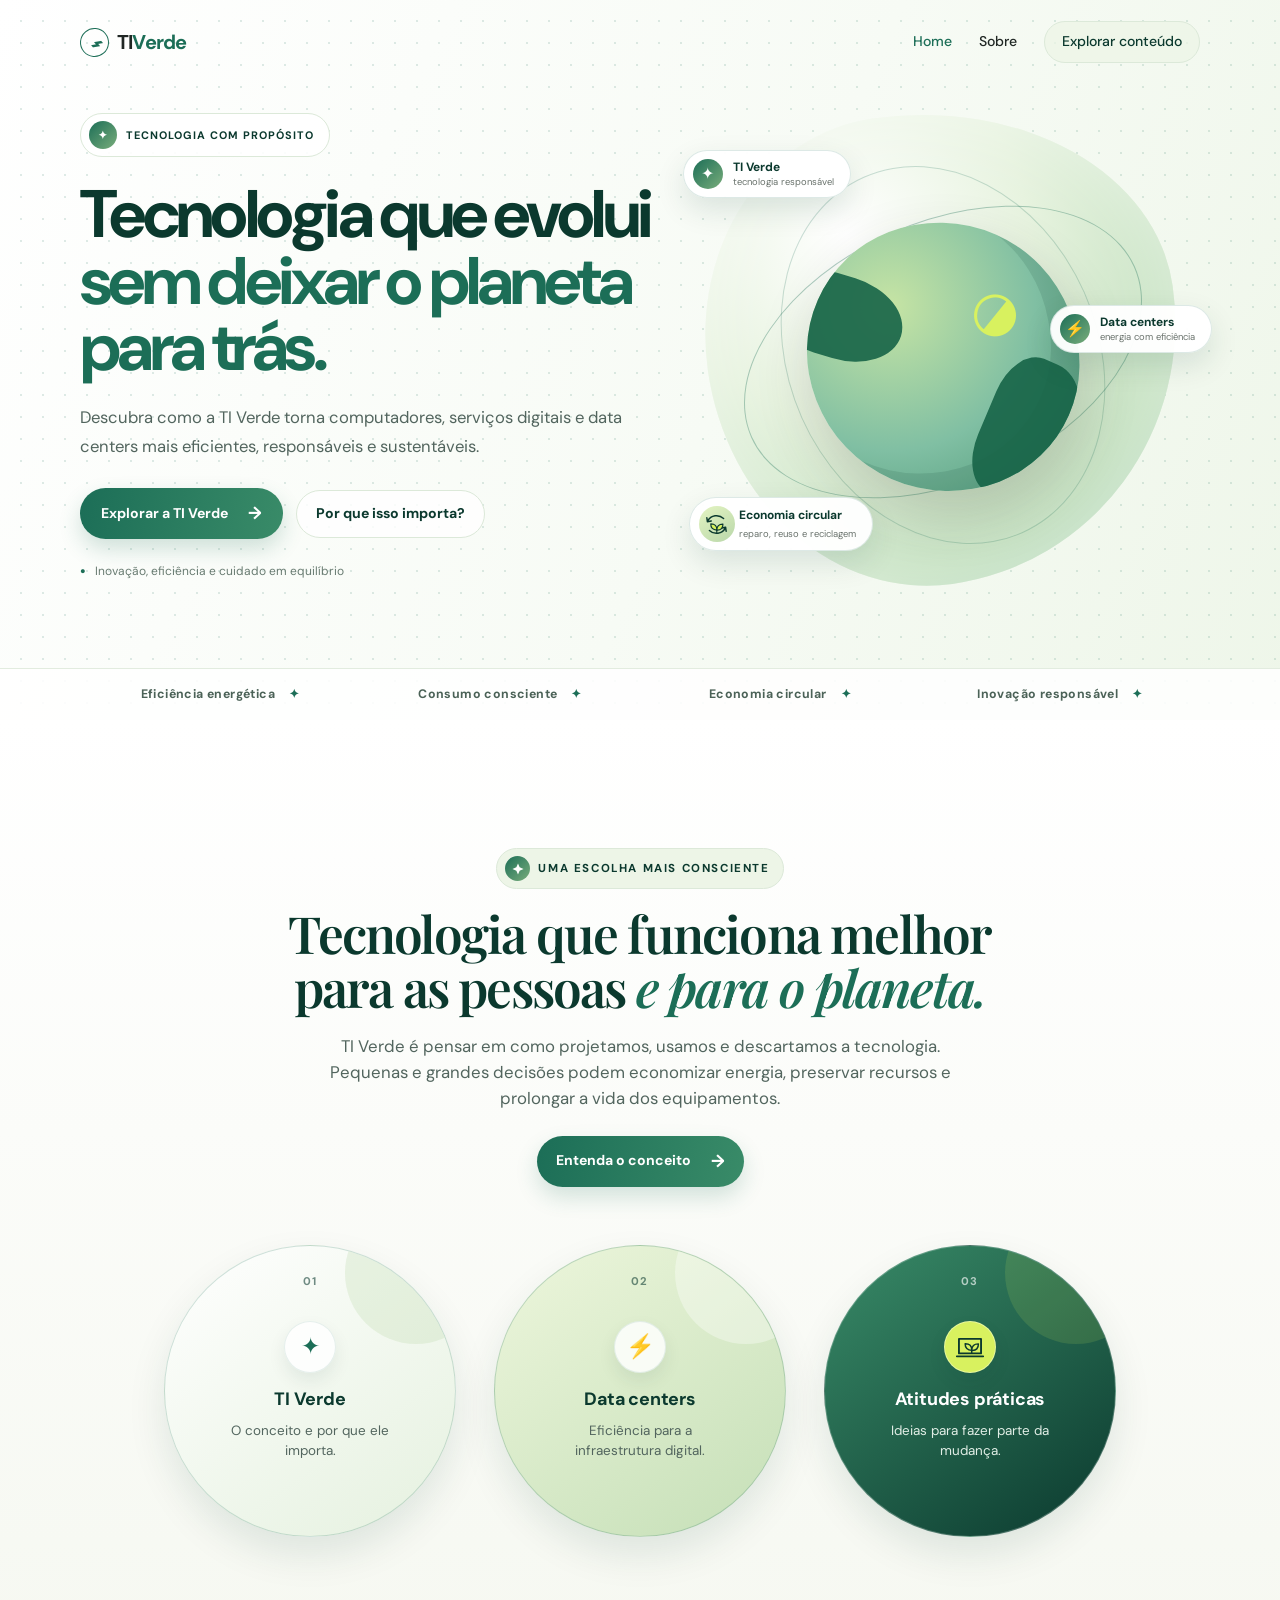
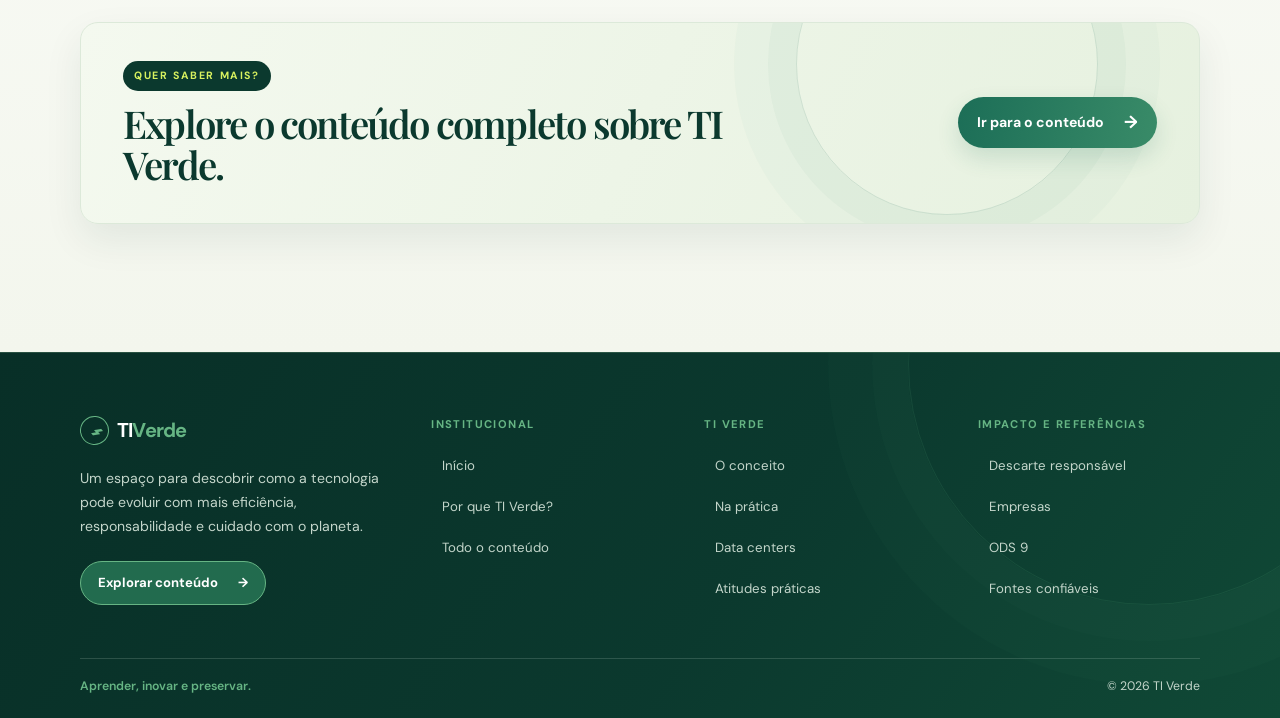
==== commit ca223554: "Atualiza estilo e rodape do site TI Verde Co-authored-by: Copilot <223556219+Copilot@users.noreply.g" ====
--- a/index.html
+++ b/index.html
@@ -99,7 +99,7 @@
       <section class="secao home-sobre" id="sobre">
         <div class="container">
           <div class="home-introducao reveal">
-            <p class="etiqueta">UMA ESCOLHA MAIS CONSCIENTE</p>
+            <p class="etiqueta"><span class="etiqueta-icone" aria-hidden="true"><svg viewBox="0 0 24 24" focusable="false"><path d="M12 2.5 14.8 9l6.7 3-6.7 2.8-2.8 6.7-2.8-6.7L2.5 12l6.7-3L12 2.5Z" fill="currentColor" /></svg></span>UMA ESCOLHA MAIS CONSCIENTE</p>
             <h2>Tecnologia que funciona melhor para as pessoas <em>e para o planeta.</em></h2>
             <p>
               TI Verde é pensar em como projetamos, usamos e descartamos a tecnologia.
@@ -147,10 +147,43 @@
       </section>
     </main>
 
-    <footer>
-      <div class="container rodape-conteudo">
-        <a class="logo" href="index.html"><span class="logo-icone" aria-hidden="true">⌁</span><span>TI<span>Verde</span></span></a>
-        <p>Aprender, inovar e preservar. <span>© <span id="ano"></span></span></p>
+    <footer class="rodape">
+      <div class="container">
+        <div class="rodape-grade">
+          <div class="rodape-marca">
+            <a class="logo" href="index.html" aria-label="TI Verde - página inicial"><span class="logo-icone" aria-hidden="true">⌁</span><span>TI<span>Verde</span></span></a>
+            <p>Um espaço para descobrir como a tecnologia pode evoluir com mais eficiência, responsabilidade e cuidado com o planeta.</p>
+            <a class="rodape-cta" href="conteudo.html">Explorar conteúdo <span aria-hidden="true">→</span></a>
+          </div>
+
+          <nav class="rodape-coluna" aria-label="Navegação institucional">
+            <h2>INSTITUCIONAL</h2>
+            <a href="index.html#inicio">Início</a>
+            <a href="index.html#sobre">Por que TI Verde?</a>
+            <a href="conteudo.html">Todo o conteúdo</a>
+          </nav>
+
+          <nav class="rodape-coluna" aria-label="Temas de TI Verde">
+            <h2>TI VERDE</h2>
+            <a href="conteudo.html#sobre">O conceito</a>
+            <a href="conteudo.html#atuacao">Na prática</a>
+            <a href="conteudo.html#data-centers">Data centers</a>
+            <a href="conteudo.html#acoes">Atitudes práticas</a>
+          </nav>
+
+          <nav class="rodape-coluna" aria-label="Impactos e referências">
+            <h2>IMPACTO E REFERÊNCIAS</h2>
+            <a href="conteudo.html#descarte-correto">Descarte responsável</a>
+            <a href="conteudo.html#empresas">Empresas</a>
+            <a href="conteudo.html#ods9">ODS 9</a>
+            <a href="conteudo.html#referencias">Fontes confiáveis</a>
+          </nav>
+        </div>
+
+        <div class="rodape-base">
+          <p>Aprender, inovar e preservar.</p>
+          <p>© <span id="ano"></span> TI Verde</p>
+        </div>
       </div>
     </footer>
 
--- a/style.css
+++ b/style.css
@@ -64,7 +64,7 @@
 .cabecalho-claro .logo-icone { color: var(--verde); }
 .cabecalho-claro .menu > a:not(.menu-destaque) { opacity: 1; }
 .cabecalho-claro .menu a[aria-current="page"] { color: var(--verde); }
-.cabecalho-claro .menu-destaque { border-color: #d9ded8; }
+.cabecalho-claro .menu-destaque { padding: 9px 17px; color: var(--verde-escuro); border-color: #dce9d9; border-radius: 999px; background: rgba(237,245,231,0.72); }
 .cabecalho-claro .menu-destaque:hover { color: var(--branco); border-color: var(--verde); background: var(--verde); }
 .cabecalho-claro .menu-botao span { background: var(--verde-escuro); }
 
@@ -180,18 +180,24 @@
 .hero-bolha-circular .hero-bolha-icone svg { display: block; width: 29px; height: 29px; }
 .home-hero .hero-bolha strong { grid-column: 2; grid-row: 1; margin: 0; font-size: 0.75rem; line-height: 1.1; }
 .home-hero .hero-bolha > span:last-child { grid-column: 2; grid-row: 2; max-width: none; color: #68716b; font-size: 0.59rem; line-height: 1.1; }
-.home-hero .faixa-principios { color: #4b6257; border-top: 1px solid #e2ecdf; background: rgba(255,255,255,0.88); }
-.home-hero .faixa-principios span { color: var(--verde); }
+.home-hero .faixa-principios { display: grid; grid-template-columns: repeat(4, minmax(0, 1fr)); align-items: center; justify-items: center; padding: 0 max(24px, calc((100% - 1120px) / 2)); color: #4b6257; border-top: 1px solid #e2ecdf; background: rgba(255,255,255,0.88); white-space: normal; }
+.home-hero .faixa-principios div { display: flex; align-items: center; justify-content: center; gap: 14px; width: 100%; padding: 16px 10px; text-align: center; }
+.home-hero .faixa-principios span { margin: 0; color: var(--verde); }
 
 @keyframes formaRespira {
   0%, 100% { border-radius: 42% 58% 55% 45% / 48% 44% 56% 52%; transform: translate(-50%, -50%) rotate(-8deg); }
   50% { border-radius: 53% 47% 44% 56% / 42% 56% 44% 58%; transform: translate(-50%, -50%) rotate(2deg) scale(1.025); }
 }
 
-.pagina-titulo { padding: 150px 0 72px; color: var(--branco); background: linear-gradient(115deg, #082f27 0%, #0b4434 48%, #12664a 100%); }
-.pagina-titulo .etiqueta { color: var(--limao); }
-.pagina-titulo h1 { max-width: 780px; margin-bottom: 16px; }
-.pagina-titulo > .container > p:last-child { max-width: 620px; margin: 0; color: #d0ded5; font-size: 1.08rem; }
+.pagina-titulo { position: relative; isolation: isolate; overflow: hidden; padding: 154px 0 84px; color: var(--verde-escuro); background: linear-gradient(115deg, #ffffff 0%, #f7fbf5 56%, #eef6e9 100%); }
+.pagina-titulo::before { position: absolute; inset: 0; z-index: -1; background-image: radial-gradient(rgba(28,110,87,0.14) 0.8px, transparent 0.8px); background-position: 10px 10px; background-size: 22px 22px; content: ""; pointer-events: none; }
+.pagina-titulo::after { position: absolute; top: -250px; right: -100px; z-index: -1; width: 620px; height: 620px; border: 1px solid rgba(28,110,87,0.12); border-radius: 50%; box-shadow: 0 0 0 42px rgba(28,110,87,0.025), 0 0 0 90px rgba(28,110,87,0.02); content: ""; pointer-events: none; }
+.pagina-titulo > .container { position: relative; z-index: 1; }
+.pagina-titulo .etiqueta { display: inline-flex; align-items: center; gap: 9px; margin-bottom: 22px; padding: 7px 14px 7px 8px; color: var(--verde-escuro); border: 1px solid #dce9d9; border-radius: 999px; background: rgba(255,255,255,0.9); }
+.pagina-titulo .etiqueta::before { display: grid; width: 27px; height: 27px; place-items: center; color: var(--branco); border-radius: 50%; background: linear-gradient(135deg, var(--verde), #79ad7b); content: "✦"; font-size: 0.7rem; }
+.pagina-titulo h1 { max-width: 900px; margin-bottom: 18px; color: var(--verde-escuro); font-family: var(--sans); font-size: clamp(3.2rem, 6.2vw, 5.25rem); font-weight: 700; letter-spacing: -3.8px; line-height: 1.02; }
+.pagina-titulo h1 em { color: var(--verde); font-style: normal; }
+.pagina-titulo > .container > p:last-child { max-width: 620px; margin: 0; color: var(--texto-suave); font-size: 1.08rem; line-height: 1.75; }
 
 .secao { padding: 128px 0; scroll-margin-top: 18px; }
 .alvo-suave { animation: alvoSuave 1.2s ease-out; }
@@ -204,42 +210,79 @@
 .grade-duas-colunas { display: grid; grid-template-columns: 0.9fr 1.1fr; gap: 80px; }
 .sobre { background: linear-gradient(180deg, #ffffff 0%, #f3f6ed 100%); }
 .sobre .secao-introducao .etiqueta {
+  display: inline-flex;
+  align-items: center;
+  gap: 9px;
   width: fit-content;
-  padding: 8px 11px;
+  padding: 7px 13px 7px 8px;
   color: var(--verde-escuro);
-  background: var(--limao);
+  border: 1px solid #dce9d9;
+  border-radius: 999px;
+  background: rgba(255,255,255,0.9);
+}
+.sobre .secao-introducao .etiqueta::before {
+  display: grid;
+  width: 27px;
+  height: 27px;
+  place-items: center;
+  color: var(--branco);
+  border-radius: 50%;
+  background: linear-gradient(135deg, var(--verde), #79ad7b);
+  content: "01";
+  font-size: 0.62rem;
+  letter-spacing: 0;
 }
 .secao-introducao h2 { max-width: 480px; }
-.sobre .secao-introducao h2 { font-size: clamp(3.2rem, 5.5vw, 5rem); }
+.sobre .secao-introducao h2 { color: var(--verde-escuro); font-family: var(--sans); font-size: clamp(3.2rem, 5.5vw, 5rem); font-weight: 700; letter-spacing: -3px; line-height: 1.02; }
+.sobre .secao-introducao h2 em { color: var(--verde); font-style: normal; }
 .sobre-texto { max-width: 570px; color: var(--texto-suave); }
-.texto-grande { margin-bottom: 23px; color: var(--texto); font-size: clamp(1.55rem, 2.3vw, 1.9rem); line-height: 1.42; }
+.sobre-texto .texto-grande { margin-bottom: 28px; padding: 22px 24px; color: var(--verde-escuro); border-left: 4px solid var(--verde); border-radius: 0 14px 14px 0; background: linear-gradient(110deg, #eaf4e5, rgba(255,255,255,0.78)); box-shadow: 0 12px 30px rgba(11,57,46,0.06); font-size: clamp(1.4rem, 2.1vw, 1.75rem); font-weight: 600; letter-spacing: -0.6px; line-height: 1.48; }
+.sobre-texto .texto-grande span { color: var(--verde); }
 .sobre-texto p:not(.texto-grande) { font-size: 1rem; line-height: 1.8; }
 
 .home-sobre { overflow: hidden; background: linear-gradient(180deg, #ffffff 0%, #f3f6ed 100%); }
 .home-introducao { max-width: 760px; margin: 0 auto 58px; text-align: center; }
-.home-introducao .etiqueta { width: fit-content; margin-right: auto; margin-left: auto; padding: 8px 11px; color: var(--verde-escuro); background: var(--limao); }
-.home-introducao h2 { margin-bottom: 18px; }
+.home-introducao .etiqueta { display: inline-flex; align-items: center; gap: 8px; width: fit-content; margin-right: auto; margin-left: auto; padding: 7px 13px 7px 8px; color: var(--verde-escuro); border: 1px solid #dce9d9; border-radius: 999px; background: #edf5e7; }
+.home-introducao .etiqueta-icone { display: grid; flex: 0 0 25px; width: 25px; height: 25px; place-items: center; color: var(--branco); border-radius: 50%; background: linear-gradient(135deg, var(--verde), #79ad7b); }
+.home-introducao .etiqueta-icone svg { display: block; width: 14px; height: 14px; }
+.home-introducao h2 { margin-bottom: 18px; color: var(--verde-escuro); }
 .home-introducao h2 em { color: var(--verde); }
 .home-introducao > p:not(.etiqueta) { max-width: 650px; margin: 0 auto 25px; color: var(--texto-suave); font-size: 1.05rem; }
-.home-introducao .botao { border-radius: 999px; }
+.home-introducao .botao { color: var(--branco); border-radius: 999px; background: linear-gradient(100deg, var(--verde), #398b68); box-shadow: 0 10px 22px rgba(28,110,87,0.18); }
+.home-introducao .botao:hover { background: linear-gradient(100deg, var(--verde-escuro), var(--verde)); box-shadow: 0 13px 28px rgba(11,57,46,0.24); }
 .home-temas { display: grid; grid-template-columns: repeat(3, minmax(0, 1fr)); align-items: center; gap: 30px; max-width: 960px; margin: 0 auto 85px; }
-.home-tema { position: relative; display: flex; width: min(100%, 270px); aspect-ratio: 1; flex-direction: column; align-items: center; justify-content: center; justify-self: center; padding: 32px; overflow: hidden; border: 1px solid rgba(28,110,87,0.18); border-radius: 50%; color: var(--verde-escuro); background: linear-gradient(145deg, #ffffff, #e8f4cf); box-shadow: 0 18px 38px rgba(11,57,46,0.1); text-align: center; transition: transform 0.3s ease, box-shadow 0.3s ease; }
-.home-tema:hover { transform: translateY(-8px) scale(1.025); box-shadow: 0 24px 44px rgba(11,57,46,0.16); }
+.home-tema { position: relative; display: flex; width: min(100%, 292px); aspect-ratio: 1; flex-direction: column; align-items: center; justify-content: center; justify-self: center; padding: 34px; overflow: hidden; border: 1px solid rgba(28,110,87,0.2); border-radius: 50%; color: var(--verde-escuro); background: linear-gradient(145deg, #ffffff 0%, #e5f1df 100%); box-shadow: 0 18px 38px rgba(11,57,46,0.1); text-align: center; transition: transform 0.35s ease, box-shadow 0.35s ease, border-color 0.35s ease; }
+.home-tema::before { position: absolute; top: -44px; right: -32px; width: 142px; height: 142px; border-radius: 50%; background: rgba(185,215,170,0.28); content: ""; transition: transform 0.45s ease, background 0.45s ease; }
+.home-tema::after { position: absolute; right: 50%; bottom: 22px; display: grid; width: 34px; height: 34px; place-items: center; color: var(--verde); border: 1px solid rgba(28,110,87,0.2); border-radius: 50%; content: "+"; font-size: 1rem; opacity: 0; transform: translate(50%, 6px); transition: opacity 0.3s ease, transform 0.3s ease, background 0.3s ease, color 0.3s ease; }
+.home-tema:hover { transform: translateY(-9px) scale(1.035); border-color: rgba(28,110,87,0.42); box-shadow: 0 26px 48px rgba(11,57,46,0.16); }
+.home-tema:hover::before { transform: scale(1.35); background: rgba(185,215,170,0.4); }
+.home-tema:hover::after, .home-tema:focus-visible::after { color: var(--branco); background: var(--verde); opacity: 1; transform: translate(50%, 0) rotate(45deg); }
 .home-tema:focus-visible { outline: 3px solid var(--verde); outline-offset: 5px; }
-.home-tema-dados { background: linear-gradient(145deg, #e2f5b1, #b9d7aa); }
-.home-tema-acoes { color: var(--branco); background: linear-gradient(145deg, #278267, #0b5944); }
-.home-tema-numero { position: absolute; top: 25px; left: 50%; color: rgba(11,57,46,0.45); font-size: 0.7rem; font-weight: 700; transform: translateX(-50%); }
+.home-tema-conceito { background: linear-gradient(145deg, #ffffff 0%, #e5f1df 100%); }
+.home-tema-dados { border-color: rgba(28,110,87,0.22); background: linear-gradient(145deg, #edf6dc 0%, #c5dfb7 100%); }
+.home-tema-dados::before { background: rgba(255,255,255,0.34); }
+.home-tema-acoes { color: var(--branco); border-color: rgba(255,255,255,0.24); background: linear-gradient(145deg, #398b68 0%, #0b392e 100%); }
+.home-tema-acoes::before { background: rgba(216,241,95,0.12); }
+.home-tema-acoes::after { color: var(--limao); border-color: rgba(255,255,255,0.28); }
+.home-tema-acoes:hover::after, .home-tema-acoes:focus-visible::after { color: var(--verde-escuro); background: var(--limao); }
+.home-tema-numero { position: absolute; top: 27px; left: 50%; z-index: 1; color: rgba(11,57,46,0.58); font-size: 0.7rem; font-weight: 700; letter-spacing: 1.2px; transform: translateX(-50%); }
 .home-tema-acoes .home-tema-numero { color: rgba(255,255,255,0.65); }
-.home-tema-icone { display: grid; width: 42px; height: 42px; place-items: center; margin-bottom: 9px; border-radius: 50%; color: var(--verde-escuro); background: rgba(255,255,255,0.7); font-size: 1.25rem; }
-.home-tema-icone svg { display: block; width: 30px; height: 30px; }
-.home-tema-acoes .home-tema-icone { background: var(--limao); }
-.home-tema strong { margin-bottom: 5px; font-size: 1rem; }
-.home-tema > span:last-child { max-width: 180px; color: var(--texto-suave); font-size: 0.8rem; line-height: 1.4; }
+.home-tema-icone { position: relative; z-index: 1; display: grid; width: 52px; height: 52px; place-items: center; margin-bottom: 13px; border: 1px solid rgba(28,110,87,0.1); border-radius: 50%; color: var(--verde); background: rgba(255,255,255,0.82); box-shadow: 0 8px 18px rgba(11,57,46,0.08); font-size: 1.45rem; transition: transform 0.35s ease, box-shadow 0.35s ease; }
+.home-tema-icone svg { display: block; width: 34px; height: 34px; }
+.home-tema:hover .home-tema-icone, .home-tema:focus-visible .home-tema-icone { transform: rotate(-8deg) scale(1.08); box-shadow: 0 12px 24px rgba(11,57,46,0.14); }
+.home-tema-acoes .home-tema-icone { color: var(--verde-escuro); border-color: rgba(255,255,255,0.38); background: var(--limao); }
+.home-tema strong { position: relative; z-index: 1; margin-bottom: 7px; color: var(--verde-escuro); font-size: 1.12rem; letter-spacing: -0.2px; }
+.home-tema > span:last-child { position: relative; z-index: 1; max-width: 190px; color: #52655e; font-size: 0.84rem; line-height: 1.5; }
 .home-tema-acoes > span:last-child { color: #e1eee6; }
-.home-convite { display: flex; align-items: center; justify-content: space-between; gap: 30px; padding: 34px 40px; color: var(--branco); background: var(--verde-escuro); }
-.home-convite .etiqueta { margin-bottom: 10px; color: var(--limao); }
-.home-convite h2 { max-width: 600px; margin: 0; font-size: clamp(1.6rem, 3vw, 2.4rem); }
-.home-convite .botao { flex: 0 0 auto; border-radius: 999px; }
+.home-tema-acoes strong { color: var(--branco); }
+.home-convite { position: relative; display: flex; align-items: center; justify-content: space-between; gap: 30px; padding: 38px 42px; overflow: hidden; color: var(--verde-escuro); border: 1px solid #dce9d9; border-radius: 18px; background: linear-gradient(115deg, #f4f9ef 0%, #e6f1df 100%); box-shadow: 0 16px 38px rgba(11,57,46,0.08); }
+.home-convite::before { position: absolute; top: -110px; right: 9%; width: 300px; height: 300px; border: 1px solid rgba(28,110,87,0.15); border-radius: 50%; box-shadow: 0 0 0 28px rgba(28,110,87,0.035), 0 0 0 62px rgba(28,110,87,0.025); content: ""; pointer-events: none; }
+.home-convite > * { position: relative; z-index: 1; }
+.home-convite .etiqueta { display: inline-flex; margin-bottom: 12px; padding: 7px 11px; color: var(--limao); border-radius: 999px; background: var(--verde-escuro); font-size: 0.66rem; }
+.home-convite h2 { max-width: 600px; margin: 0; color: var(--verde-escuro); font-size: clamp(1.6rem, 3vw, 2.4rem); }
+.home-convite .botao { flex: 0 0 auto; color: var(--branco); border-radius: 999px; background: linear-gradient(100deg, var(--verde), #398b68); box-shadow: 0 10px 22px rgba(28,110,87,0.16); }
+.home-convite .botao:hover { background: linear-gradient(100deg, var(--verde-escuro), var(--verde)); box-shadow: 0 13px 28px rgba(11,57,46,0.23); }
+.home-introducao .botao:focus-visible, .home-convite .botao:focus-visible { outline-color: var(--verde-escuro); }
 
 .cards-conceito { display: grid; grid-template-columns: repeat(3, 1fr); align-items: start; gap: 17px; margin-top: 90px; }
 .card-conceito { min-height: 290px; position: relative; padding: 24px; overflow: hidden; border: 1px solid #d6dacb; background: linear-gradient(155deg, #ffffff 0%, #f0f5ec 100%); box-shadow: 0 10px 28px rgba(11,57,46,0.05), inset 0 0 0 1px rgba(255,255,255,0.55); transition: transform 0.3s ease, box-shadow 0.3s ease, border-color 0.3s ease, background 0.3s ease; }
@@ -298,20 +341,22 @@
   to { opacity: 1; transform: translateY(0); }
 }
 
-.atuacao { color: var(--branco); background: var(--verde); }
-.atuacao .etiqueta { color: var(--limao); }
+.atuacao { color: var(--verde-escuro); background: linear-gradient(180deg, #ffffff 0%, #f3f8ef 100%); }
+.atuacao .etiqueta { display: inline-flex; width: fit-content; margin-bottom: 20px; padding: 8px 13px; color: var(--verde-escuro); border: 1px solid #dce9d9; border-radius: 999px; background: #edf5e7; }
 .titulo-central { max-width: 730px; margin: 0 auto 65px; text-align: center; }
 .titulo-central h2 { margin-bottom: 18px; }
 .titulo-central > p:last-child { color: inherit; opacity: 0.78; }
-.atuacao-midia { width: 100%; position: relative; margin: -20px auto 52px; overflow: hidden; border: 1px solid rgba(216,241,95,0.28); background: var(--verde-escuro); }
+.atuacao .titulo-central h2 { color: var(--verde-escuro); font-family: var(--sans); font-size: clamp(2.4rem, 4.5vw, 3.8rem); font-weight: 700; letter-spacing: -2.4px; line-height: 1.04; }
+.atuacao .titulo-central > p:last-child { max-width: 620px; margin-right: auto; margin-left: auto; color: var(--texto-suave); opacity: 1; font-size: 1.05rem; }
+.atuacao-midia { width: 100%; position: relative; margin: -20px auto 0; overflow: hidden; border: 1px solid rgba(185,215,170,0.42); border-radius: 16px; background: var(--verde-escuro); box-shadow: 0 22px 48px rgba(6,42,33,0.2); }
 .atuacao-midia img { display: block; width: 100%; aspect-ratio: 1200 / 420; object-fit: cover; }
-.ponto-interativo { position: absolute; display: grid; width: clamp(34px, 4vw, 46px); height: clamp(34px, 4vw, 46px); place-items: center; padding: 0; color: var(--verde-escuro); border: 3px solid var(--branco); border-radius: 50%; background: var(--limao); box-shadow: 0 0 0 7px rgba(216,241,95,0.18), 0 8px 18px rgba(0,0,0,0.22); cursor: pointer; transform: translate(-50%, -50%); transition: transform 0.2s ease, background 0.2s ease, box-shadow 0.2s ease; }
-.ponto-interativo:hover, .ponto-interativo:focus-visible { background: var(--branco); box-shadow: 0 0 0 10px rgba(216,241,95,0.26), 0 10px 22px rgba(0,0,0,0.25); transform: translate(-50%, -50%) scale(1.1); }
+.ponto-interativo { position: absolute; display: grid; width: clamp(40px, 4vw, 48px); height: clamp(40px, 4vw, 48px); place-items: center; padding: 0; color: var(--verde-escuro); border: 3px solid #f3f8ef; border-radius: 50%; background: #c5dfb7; box-shadow: 0 0 0 6px rgba(185,215,170,0.2), 0 8px 18px rgba(0,0,0,0.24); cursor: pointer; transform: translate(-50%, -50%); transition: transform 0.2s ease, color 0.2s ease, background 0.2s ease, box-shadow 0.2s ease; }
+.ponto-interativo:hover, .ponto-interativo:focus-visible { color: var(--branco); border-color: var(--limao); background: var(--verde); box-shadow: 0 0 0 9px rgba(185,215,170,0.26), 0 10px 22px rgba(0,0,0,0.28); transform: translate(-50%, -50%) scale(1.1); }
 .ponto-interativo span { font-size: clamp(1.25rem, 2.2vw, 1.7rem); font-weight: 500; line-height: 1; }
 .ponto-servidores { top: 50%; left: 32%; }
-.ponto-conexao { top: 50%; left: 50%; }
-.ponto-solar { top: 49%; left: 63%; }
-.atuacao-instrucao { position: absolute; right: 18px; bottom: 14px; max-width: 360px; margin: 0; padding: 7px 10px; color: var(--branco); background: rgba(6,42,33,0.82); font-size: 0.72rem; line-height: 1.35; }
+.ponto-conexao { top: 44.8%; left: 49.2%; width: clamp(48px, 4.4vw, 54px); height: clamp(48px, 4.4vw, 54px); }
+.ponto-solar { top: 49%; left: 74%; }
+.atuacao-instrucao { position: relative; width: fit-content; max-width: 100%; margin: 14px auto 52px; padding: 10px 16px; color: var(--verde-escuro); border: 1px solid rgba(185,215,170,0.75); border-radius: 999px; background: #edf6e8; box-shadow: 0 8px 20px rgba(6,42,33,0.12); font-size: 0.78rem; font-weight: 600; line-height: 1.4; text-align: center; }
 .modal-info { width: min(430px, calc(100% - 36px)); padding: 0; color: var(--texto); border: 0; border-radius: 3px; background: var(--creme); box-shadow: 0 24px 70px rgba(0,0,0,0.3); }
 .modal-info::backdrop { background: rgba(6,42,33,0.72); backdrop-filter: blur(3px); }
 .modal-info-conteudo { position: relative; padding: 38px 36px 34px; border-top: 5px solid var(--limao); }
@@ -321,11 +366,13 @@
 .modal-detalhe { padding-top: 16px; border-top: 1px solid #cbd7c9; color: var(--verde); font-size: 0.86rem; font-weight: 700; }
 .modal-fechar { position: absolute; top: 14px; right: 16px; display: grid; width: 32px; height: 32px; place-items: center; padding: 0; color: var(--verde-escuro); border: 1px solid #b9cdb9; border-radius: 50%; background: transparent; cursor: pointer; font-size: 1.5rem; line-height: 1; }
 .modal-fechar:hover { color: var(--branco); background: var(--verde); }
-.grade-atuacao { display: grid; grid-template-columns: repeat(2, 1fr); gap: 1px; background: rgba(255,255,255,0.2); }
-.item-atuacao { display: flex; gap: 22px; min-height: 170px; padding: 34px; background: var(--verde); transition: 0.2s; }
-.item-atuacao:hover { background: #257a62; }
-.item-icone { display: grid; flex: 0 0 45px; width: 45px; height: 45px; place-items: center; color: var(--verde-escuro); background: var(--limao); border-radius: 50%; font-size: 1.15rem; }
-.item-atuacao h3 { margin-top: 3px; }
+.grade-atuacao { display: grid; grid-template-columns: repeat(2, 1fr); gap: 16px; }
+.item-atuacao { display: flex; gap: 22px; min-height: 170px; padding: 30px; border: 1px solid rgba(185,215,170,0.18); border-radius: 14px; background: linear-gradient(145deg, #155843, #0b392e); box-shadow: 0 14px 28px rgba(11,57,46,0.1); transition: transform 0.25s ease, box-shadow 0.25s ease, background 0.25s ease; }
+.item-atuacao:hover { transform: translateY(-4px); background: linear-gradient(145deg, #1c6e57, #0b392e); box-shadow: 0 19px 34px rgba(11,57,46,0.16); }
+.item-icone { display: grid; flex: 0 0 48px; width: 48px; height: 48px; place-items: center; color: var(--verde-escuro); border: 2px solid rgba(255,255,255,0.65); border-radius: 50%; background: #d8f15f; box-shadow: 0 5px 14px rgba(0,0,0,0.18); }
+.item-icone svg { display: block; width: 25px; height: 25px; overflow: visible; fill: none; stroke: currentColor; stroke-linecap: round; stroke-linejoin: round; stroke-width: 2.8; }
+.item-icone .icone-energia, .item-icone .icone-nuvem { fill: currentColor; stroke: none; }
+.item-atuacao h3 { margin-top: 3px; color: #e7f2eb; font-weight: 700; }
 .item-atuacao p { margin: 0; color: #d3e2d8; font-size: 0.9rem; }
 
 .data-centers { position: relative; overflow: hidden; color: var(--branco); background: radial-gradient(ellipse at 90% 20%, rgba(50,132,99,0.28), transparent 34%), linear-gradient(140deg, #082f27, #104b3a 60%, #0b392e); }
@@ -577,10 +624,24 @@
 .lista-referencias small { display: block; color: var(--texto-suave); font-size: 0.78rem; }
 .lista-referencias b { color: var(--verde); font-size: 1.1rem; }
 
-footer { color: #c5d5ca; background: #062a21; }
-.rodape-conteudo { display: flex; align-items: center; justify-content: space-between; min-height: 94px; }
-.rodape-conteudo p { margin: 0; font-size: 0.8rem; }
-.rodape-conteudo p span { margin-left: 12px; color: #759488; }
+.rodape { position: relative; overflow: hidden; color: #e1eee6; border-top: 1px solid rgba(185,215,170,0.18); background: linear-gradient(125deg, #082f27 0%, #0b392e 58%, #104936 100%); }
+.rodape::before { position: absolute; top: -230px; right: -110px; width: 480px; height: 480px; border: 1px solid rgba(102,181,132,0.12); border-radius: 50%; box-shadow: 0 0 0 36px rgba(102,181,132,0.025), 0 0 0 80px rgba(102,181,132,0.02); content: ""; pointer-events: none; }
+.rodape > .container { position: relative; z-index: 1; }
+.rodape-grade { display: grid; grid-template-columns: 1.35fr repeat(3, minmax(0, 1fr)); gap: clamp(24px, 4vw, 58px); padding: 62px 0 52px; }
+.rodape-marca .logo { margin-bottom: 21px; color: var(--branco); }
+.rodape-marca .logo > span:last-child > span { color: #66b584; }
+.rodape-marca .logo-icone { color: #66b584; }
+.rodape-marca > p { max-width: 300px; margin: 0 0 23px; color: #c4d6cb; font-size: 0.88rem; line-height: 1.7; }
+.rodape-cta { display: inline-flex; min-height: 44px; align-items: center; justify-content: center; gap: 20px; padding: 10px 17px; color: var(--branco); border: 1px solid #66b584; border-radius: 999px; background: #226b4e; font-size: 0.82rem; font-weight: 700; transition: transform 0.2s ease, background 0.2s ease, box-shadow 0.2s ease; }
+.rodape-cta:hover { transform: translateY(-2px); background: #2c8059; box-shadow: 0 8px 22px rgba(102,181,132,0.16); }
+.rodape-coluna { display: flex; flex-direction: column; align-items: flex-start; gap: 7px; }
+.rodape-coluna h2 { margin: 2px 0 10px; color: #66b584; font-family: var(--sans); font-size: 0.7rem; font-weight: 700; letter-spacing: 1.4px; line-height: 1.4; }
+.rodape-coluna a { display: inline-flex; max-width: 100%; align-items: center; padding: 7px 10px; color: #c4d6cb; border: 1px solid transparent; border-radius: 999px; font-size: 0.83rem; line-height: 1.35; transition: color 0.2s ease, border-color 0.2s ease, background 0.2s ease, transform 0.2s ease; }
+.rodape-coluna a:hover { transform: translateX(3px); color: var(--branco); border-color: rgba(216,241,95,0.24); background: rgba(216,241,95,0.08); }
+.rodape-base { display: flex; align-items: center; justify-content: space-between; gap: 18px; padding: 18px 0 22px; border-top: 1px solid rgba(225,238,230,0.16); }
+.rodape-base p { margin: 0; color: #c4d6cb; font-size: 0.77rem; }
+.rodape-base p:first-child { color: #66b584; font-weight: 600; }
+.rodape a:focus-visible { outline-color: var(--limao); }
 
 .reveal { opacity: 0; transform: translateY(24px); transition: opacity 0.65s ease, transform 0.65s ease; }
 .reveal.visivel { opacity: 1; transform: translateY(0); }
@@ -594,6 +655,8 @@
   .home-hero .hero-bolha-data { right: -5px; }
   .empresas-grid { max-width: 760px; grid-template-columns: repeat(2, minmax(0, 1fr)); margin: 0 auto; }
   .empresa-card { min-height: 390px; }
+  .rodape-grade { grid-template-columns: repeat(3, minmax(0, 1fr)); gap: 24px; }
+  .rodape-marca { grid-column: 1 / -1; max-width: 520px; }
 }
 
 @media (max-width: 780px) {
@@ -636,7 +699,8 @@
   .hero-bolha-circular .hero-bolha-icone svg { width: 26px; height: 26px; }
   .home-hero .hero-bolha strong { font-size: 0.67rem; }
   .home-hero .hero-bolha > span:last-child { font-size: 0.54rem; }
-  .home-hero .faixa-principios div { padding: 13px 8px; font-size: 0.62rem; }
+  .home-hero .faixa-principios { position: relative; bottom: auto; grid-template-columns: repeat(2, minmax(0, 1fr)); padding: 4px 14px; }
+  .home-hero .faixa-principios div { gap: 7px; padding: 9px 4px; font-size: 0.62rem; }
   .orbita-externa { top: 52px; left: 0; width: 315px; height: 180px; }
   .orbita-interna { top: 24px; left: 40px; width: 250px; height: 250px; }
   .planeta { top: 66px; left: 72px; width: 190px; height: 190px; }
@@ -650,18 +714,21 @@
   .faixa-principios div { padding: 13px 7px; font-size: 0.64rem; }
   .faixa-principios span { margin-left: 10px; }
   .pagina-titulo { padding: 118px 0 52px; }
-  .pagina-titulo h1 { font-size: clamp(2.5rem, 11vw, 3.5rem); }
+  .pagina-titulo h1 { font-size: clamp(2.5rem, 11vw, 3.5rem); letter-spacing: -2.5px; }
   .pagina-titulo > .container > p:last-child { font-size: 0.98rem; }
   .secao { padding: 82px 0; }
   .grade-duas-colunas, .importancia-grade { grid-template-columns: 1fr; gap: 28px; }
   .home-introducao { margin-bottom: 42px; }
   .home-temas { grid-template-columns: 1fr; gap: 20px; margin-bottom: 52px; }
-  .home-tema { width: min(100%, 235px); padding: 28px; }
+  .home-tema { width: min(100%, 260px); padding: 30px; }
   .home-convite { flex-direction: column; align-items: flex-start; padding: 27px 23px; }
   .home-convite .botao { width: 100%; justify-content: space-between; }
   .cards-conceito, .grade-atuacao, .estrategias-grid, .empresas-grid, .ods-grid { grid-template-columns: 1fr; }
   .atuacao-midia { margin: -8px auto 38px; }
-  .atuacao-instrucao { right: 10px; bottom: 10px; max-width: 220px; font-size: 0.62rem; }
+  .atuacao-midia { border-radius: 12px; }
+  .ponto-interativo { width: 40px; height: 40px; border-width: 2px; }
+  .ponto-conexao { width: 46px; height: 46px; }
+  .atuacao-instrucao { right: auto; bottom: auto; width: calc(100% - 8px); margin: 12px auto 36px; padding: 9px 12px; border-radius: 12px; font-size: 0.68rem; }
   .cards-conceito { margin-top: 46px; }
   .card-conceito { min-height: auto; }
   .card-conceito .icone-card { width: 52px; height: 52px; font-size: 2rem; }
@@ -695,8 +762,13 @@
   .chamada-conteudo { flex-direction: column; align-items: flex-start; justify-content: center; gap: 0; padding: 46px 0; }
   .chamada-descarte-texto { padding: 0 0 27px; }
   .lista-referencias a { grid-template-columns: 30px 1fr 17px; gap: 8px; }
-  .rodape-conteudo { flex-direction: column; align-items: flex-start; justify-content: center; gap: 8px; padding: 20px 0; }
-  .rodape-conteudo p span { margin-left: 4px; }
+  .rodape-grade { grid-template-columns: repeat(2, minmax(0, 1fr)); gap: 32px 18px; padding: 46px 0 36px; }
+  .rodape-marca { grid-column: 1 / -1; }
+  .rodape-marca > p { max-width: 420px; }
+  .rodape-coluna { gap: 6px; }
+  .rodape-coluna h2 { font-size: 0.65rem; }
+  .rodape-coluna a { padding: 7px 8px; font-size: 0.74rem; }
+  .rodape-base { align-items: flex-start; flex-direction: column; gap: 6px; padding: 16px 0 20px; }
 }
 
 @media (prefers-reduced-motion: reduce) {
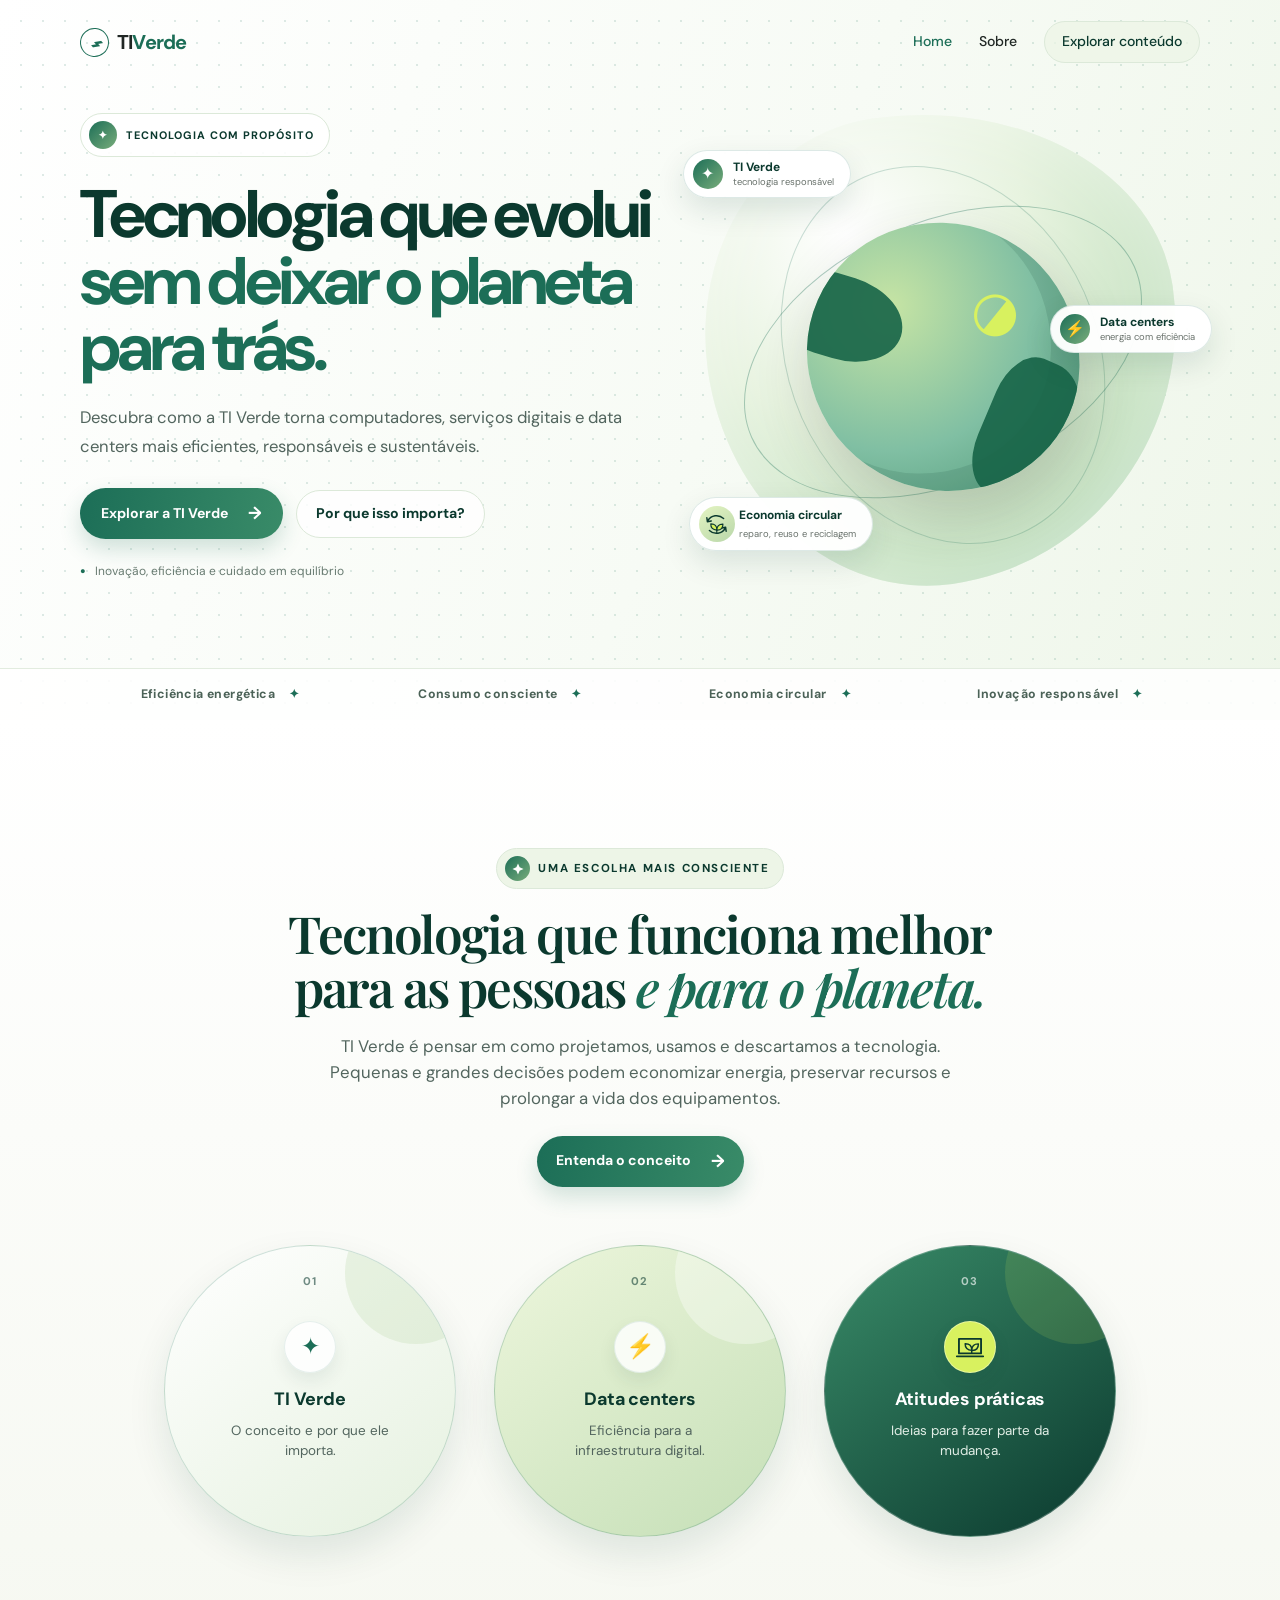
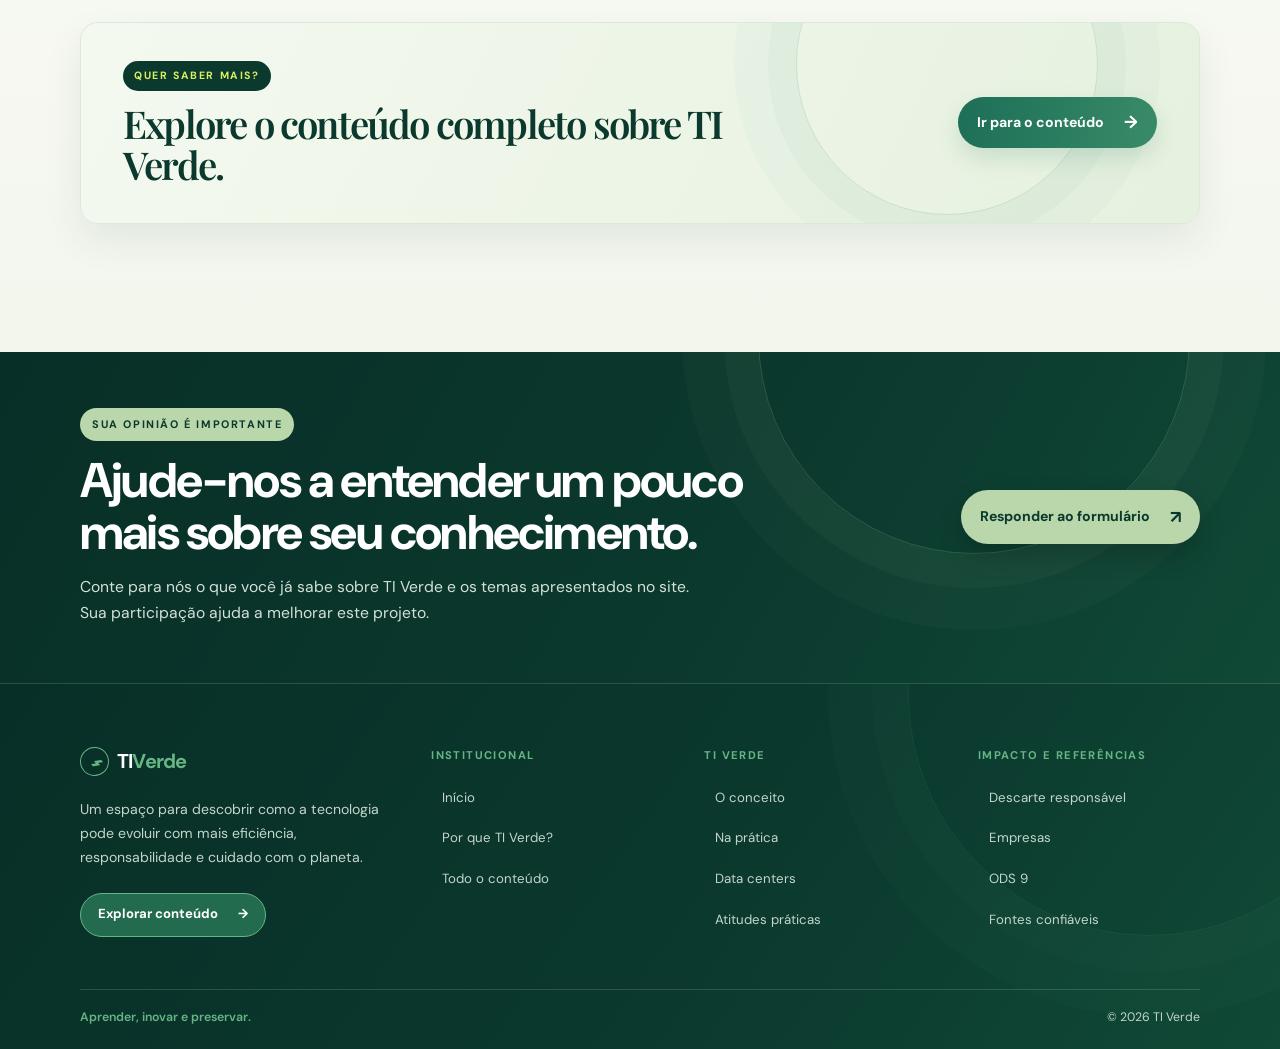
==== commit a02d1848: "Melhora loop e legenda do video de data centers Co-authored-by: Copilot <223556219+Copilot@users.nor" ====
--- a/index.html
+++ b/index.html
@@ -147,6 +147,19 @@
       </section>
     </main>
 
+    <section class="pesquisa-convite" aria-labelledby="pesquisa-titulo">
+      <div class="container pesquisa-conteudo">
+        <div>
+          <p class="etiqueta">SUA OPINIÃO É IMPORTANTE</p>
+          <h2 id="pesquisa-titulo">Ajude-nos a entender um pouco mais sobre seu conhecimento.</h2>
+          <p>Conte para nós o que você já sabe sobre TI Verde e os temas apresentados no site. Sua participação ajuda a melhorar este projeto.</p>
+        </div>
+        <a class="botao botao-principal" href="https://forms.gle/o7jZVjQMnS35L8kFA" target="_blank" rel="noopener noreferrer">
+          Responder ao formulário <span aria-hidden="true">↗</span>
+        </a>
+      </div>
+    </section>
+
     <footer class="rodape">
       <div class="container">
         <div class="rodape-grade">
--- a/style.css
+++ b/style.css
@@ -284,6 +284,17 @@
 .home-convite .botao:hover { background: linear-gradient(100deg, var(--verde-escuro), var(--verde)); box-shadow: 0 13px 28px rgba(11,57,46,0.23); }
 .home-introducao .botao:focus-visible, .home-convite .botao:focus-visible { outline-color: var(--verde-escuro); }
 
+.pesquisa-convite { position: relative; overflow: hidden; color: var(--branco); background: linear-gradient(120deg, #082f27, #0b392e 58%, #104936); }
+.pesquisa-convite::before { position: absolute; top: -230px; right: 7%; width: 430px; height: 430px; border: 1px solid rgba(185,215,170,0.2); border-radius: 50%; box-shadow: 0 0 0 34px rgba(185,215,170,0.035), 0 0 0 76px rgba(185,215,170,0.025); content: ""; pointer-events: none; }
+.pesquisa-conteudo { position: relative; z-index: 1; display: flex; min-height: 310px; align-items: center; justify-content: space-between; gap: 48px; padding-top: 56px; padding-bottom: 56px; }
+.pesquisa-conteudo > div { max-width: 700px; }
+.pesquisa-convite .etiqueta { display: inline-flex; margin-bottom: 14px; padding: 8px 12px; color: var(--verde-escuro); border-radius: 999px; background: var(--verde-claro); font-size: 0.68rem; }
+.pesquisa-convite h2 { max-width: 680px; margin-bottom: 14px; color: var(--branco); font-family: var(--sans); font-size: clamp(2rem, 3.8vw, 3.1rem); font-weight: 700; letter-spacing: -1.8px; line-height: 1.08; }
+.pesquisa-convite .pesquisa-conteudo > div > p:last-child { max-width: 620px; margin: 0; color: #d3e2d8; font-size: 0.98rem; line-height: 1.7; }
+.pesquisa-convite .botao { flex: 0 0 auto; min-height: 54px; color: var(--verde-escuro); border-radius: 999px; background: var(--verde-claro); box-shadow: 0 12px 26px rgba(0,0,0,0.18); }
+.pesquisa-convite .botao:hover { background: #d2e8c1; box-shadow: 0 16px 30px rgba(0,0,0,0.24); }
+.pesquisa-convite .botao:focus-visible { outline-color: var(--verde-claro); }
+
 .cards-conceito { display: grid; grid-template-columns: repeat(3, 1fr); align-items: start; gap: 17px; margin-top: 90px; }
 .card-conceito { min-height: 290px; position: relative; padding: 24px; overflow: hidden; border: 1px solid #d6dacb; background: linear-gradient(155deg, #ffffff 0%, #f0f5ec 100%); box-shadow: 0 10px 28px rgba(11,57,46,0.05), inset 0 0 0 1px rgba(255,255,255,0.55); transition: transform 0.3s ease, box-shadow 0.3s ease, border-color 0.3s ease, background 0.3s ease; }
 .card-conceito::before {
@@ -375,20 +386,20 @@
 .item-atuacao h3 { margin-top: 3px; color: #e7f2eb; font-weight: 700; }
 .item-atuacao p { margin: 0; color: #d3e2d8; font-size: 0.9rem; }
 
-.data-centers { position: relative; overflow: hidden; color: var(--branco); background: radial-gradient(ellipse at 90% 20%, rgba(50,132,99,0.28), transparent 34%), linear-gradient(140deg, #082f27, #104b3a 60%, #0b392e); }
-.data-centers::before { position: absolute; top: 60px; right: -160px; width: 420px; height: 420px; border: 1px solid rgba(216,241,95,0.12); border-radius: 50%; content: ""; pointer-events: none; }
+.data-centers { position: relative; overflow: hidden; color: var(--verde-escuro); background: linear-gradient(180deg, #ffffff 0%, #f3f8ef 100%); }
+.data-centers::before { position: absolute; top: 60px; right: -160px; width: 420px; height: 420px; border: 1px solid rgba(28,110,87,0.12); border-radius: 50%; content: ""; pointer-events: none; }
 .data-centers > .container { position: relative; z-index: 1; }
 .data-centers .titulo-central { max-width: 780px; margin-bottom: 44px; }
-.data-centers .titulo-central .etiqueta { color: var(--limao); }
-.data-centers .titulo-central h2 em { color: var(--limao); }
-.data-centers .titulo-central > p:last-child { max-width: 650px; margin-right: auto; margin-left: auto; color: #d0ded5; opacity: 1; }
-.data-center-imagem { position: relative; max-width: 1000px; margin: 0 auto; overflow: hidden; border: 1px solid rgba(255,255,255,0.25); border-radius: 18px; background: #071c25; box-shadow: 0 25px 70px rgba(0,0,0,0.28); }
-.data-center-imagem::after { position: absolute; inset: 35% 0 0; background: linear-gradient(180deg, transparent, rgba(4,21,24,0.82)); content: ""; pointer-events: none; }
-.data-center-imagem img { display: block; width: 100%; aspect-ratio: 3 / 1.55; object-fit: cover; object-position: center 53%; transition: transform 0.8s ease; }
-.data-center-imagem:hover img { transform: scale(1.025); }
-.imagem-etiqueta { position: absolute; top: 20px; left: 20px; z-index: 1; padding: 9px 13px; color: var(--verde-escuro); border: 1px solid rgba(255,255,255,0.8); border-radius: 999px; background: rgba(255,255,255,0.9); font-size: 0.62rem; font-weight: 700; letter-spacing: 1px; }
-.data-center-imagem figcaption { position: absolute; right: 24px; bottom: 22px; left: 24px; z-index: 1; color: var(--branco); font-size: 0.84rem; }
-.painel-data-centers { position: relative; z-index: 2; max-width: 900px; margin: -44px auto 68px; padding: 25px 34px 12px; color: var(--branco); border: 1px solid rgba(255,255,255,0.16); border-radius: 16px; background: rgba(6,38,31,0.94); box-shadow: 0 22px 55px rgba(0,0,0,0.26); backdrop-filter: blur(12px); }
+.data-centers .titulo-central .etiqueta { display: inline-flex; width: fit-content; margin-bottom: 20px; padding: 9px 15px; color: var(--verde-escuro); border: 1px solid #dce9d9; border-radius: 999px; background: #edf5e7; font-size: 0.78rem; letter-spacing: 1.35px; }
+.data-centers .titulo-central h2 { color: var(--verde-escuro); font-family: var(--sans); font-size: clamp(2.8rem, 5vw, 4.2rem); font-weight: 700; letter-spacing: -2.8px; line-height: 1.04; }
+.data-centers .titulo-central h2 em { color: var(--verde); font-style: normal; }
+.data-centers .titulo-central > p:last-child { max-width: 650px; margin-right: auto; margin-left: auto; color: var(--texto-suave); opacity: 1; }
+.data-center-imagem { position: relative; max-width: 1000px; margin: 0 auto; overflow: hidden; border: 1px solid #dce9d9; border-radius: 18px; background: #071c25; box-shadow: 0 25px 60px rgba(11,57,46,0.16); }
+.data-center-video { display: block; width: 100%; aspect-ratio: 16 / 9; background: #071c25; object-fit: cover; }
+.data-center-video:focus-visible { outline: 3px solid var(--verde); outline-offset: -5px; }
+.imagem-etiqueta { position: absolute; top: 20px; left: 20px; z-index: 1; padding: 9px 13px; color: var(--verde-escuro); border: 1px solid rgba(255,255,255,0.8); border-radius: 999px; background: rgba(255,255,255,0.92); font-size: 0.62rem; font-weight: 700; letter-spacing: 1px; }
+.data-center-imagem figcaption { position: relative; z-index: 1; display: block; padding: 16px 20px; color: var(--texto-suave); border-top: 1px solid #e4ede1; background: #ffffff; font-size: 0.88rem; line-height: 1.6; }
+.painel-data-centers { position: relative; z-index: 2; max-width: 900px; margin: 30px auto 68px; padding: 25px 34px 12px; color: var(--branco); border: 1px solid rgba(255,255,255,0.16); border-radius: 16px; background: rgba(6,38,31,0.94); box-shadow: 0 22px 55px rgba(0,0,0,0.26); backdrop-filter: blur(12px); }
 .painel-introducao { display: flex; align-items: center; gap: 10px; color: #d0ded5; }
 .painel-introducao p { margin: 0; font-size: 0.65rem; font-weight: 700; letter-spacing: 1.35px; }
 .painel-ponto { width: 8px; height: 8px; border-radius: 50%; background: var(--limao); box-shadow: 0 0 0 5px rgba(216,241,95,0.12); }
@@ -402,18 +413,19 @@
 .nota-fonte { margin: 0; padding: 15px 22px; border-top: 1px solid rgba(255,255,255,0.2); color: #b9cbbf; font-size: 0.75rem; }
 .nota-fonte a { color: var(--limao); text-decoration: underline; text-underline-offset: 3px; }
 .estrategias-cabecalho { margin-bottom: 22px; }
-.estrategias-cabecalho .etiqueta { margin-bottom: 9px; color: var(--limao); }
-.estrategias-cabecalho h3 { margin: 0; font-family: var(--serif); font-size: 1.8rem; font-weight: 600; }
+.estrategias-cabecalho .etiqueta { margin-bottom: 9px; color: var(--verde); }
+.estrategias-cabecalho h3 { margin: 0; color: var(--verde-escuro); font-family: var(--sans); font-size: 1.8rem; font-weight: 700; }
 .estrategias-grid { display: grid; grid-template-columns: repeat(4, 1fr); gap: 17px; }
 .estrategia {
   position: relative;
   min-height: 224px;
   padding: 25px 25px 22px;
-  border: 1px solid rgba(255,255,255,0.13);
-  border-top: 2px solid var(--limao);
+  border: 1px solid #dce9d9;
+  border-top: 2px solid var(--verde);
   border-radius: 12px;
-  background: linear-gradient(180deg, rgba(255,255,255,0.11), rgba(255,255,255,0.055));
+  background: linear-gradient(180deg, #ffffff, #edf5e7);
   overflow: hidden;
+  box-shadow: 0 10px 24px rgba(11,57,46,0.06);
   transition: transform 0.25s ease, box-shadow 0.25s ease, background 0.25s ease;
 }
 .estrategia::before {
@@ -423,7 +435,7 @@
   right: -30px;
   width: 110px;
   height: 110px;
-  background: linear-gradient(135deg, rgba(216,241,95,0.18), rgba(28,110,87,0.08));
+  background: linear-gradient(135deg, rgba(185,215,170,0.3), rgba(28,110,87,0.06));
   transform: rotate(22deg) translateY(-28px);
   border-radius: 18px;
 }
@@ -435,34 +447,34 @@
   right: 18px;
   top: 16px;
   border-radius: 12px;
-  background: rgba(255,255,255,0.1);
+  background: rgba(28,110,87,0.08);
   backdrop-filter: blur(2px);
-  box-shadow: inset 0 0 0 1px rgba(28,110,87,0.08);
+  box-shadow: inset 0 0 0 1px rgba(28,110,87,0.1);
 }
 .estrategia:hover {
   transform: translateY(-6px);
-  background: linear-gradient(180deg, rgba(255,255,255,0.16), rgba(255,255,255,0.08));
-  box-shadow: 0 16px 30px rgba(0,0,0,0.15);
+  background: linear-gradient(180deg, #ffffff, #e5f1df);
+  box-shadow: 0 16px 30px rgba(11,57,46,0.12);
 }
 .estrategia > span {
   position: relative;
   z-index: 1;
   display: block;
   margin-bottom: 32px;
-  color: var(--limao);
+  color: var(--verde);
   font-size: 0.75rem;
   font-weight: 700;
 }
 .estrategia h3 {
   position: relative;
   z-index: 1;
-  color: var(--branco);
+  color: var(--verde-escuro);
 }
 .estrategia p {
   position: relative;
   z-index: 1;
   margin: 0;
-  color: #d0ded5;
+  color: var(--texto-suave);
   font-size: 0.86rem;
 }
 
@@ -723,6 +735,9 @@
   .home-tema { width: min(100%, 260px); padding: 30px; }
   .home-convite { flex-direction: column; align-items: flex-start; padding: 27px 23px; }
   .home-convite .botao { width: 100%; justify-content: space-between; }
+  .pesquisa-conteudo { min-height: 0; align-items: stretch; flex-direction: column; gap: 25px; padding-top: 48px; padding-bottom: 48px; }
+  .pesquisa-convite h2 { font-size: clamp(1.9rem, 8.5vw, 2.6rem); letter-spacing: -1.2px; }
+  .pesquisa-convite .botao { width: 100%; justify-content: space-between; }
   .cards-conceito, .grade-atuacao, .estrategias-grid, .empresas-grid, .ods-grid { grid-template-columns: 1fr; }
   .atuacao-midia { margin: -8px auto 38px; }
   .atuacao-midia { border-radius: 12px; }
@@ -740,10 +755,10 @@
   .data-centers::before { display: none; }
   .data-centers .titulo-central h2 { font-size: clamp(2.25rem, 10vw, 3.2rem); }
   .data-center-imagem { border-radius: 13px; }
-  .data-center-imagem img { aspect-ratio: 4 / 3; }
+  .data-center-video { aspect-ratio: 4 / 3; }
   .imagem-etiqueta { top: 12px; left: 12px; max-width: calc(100% - 24px); padding: 8px 10px; font-size: 0.52rem; }
-  .data-center-imagem figcaption { right: 14px; bottom: 14px; left: 14px; font-size: 0.73rem; }
-  .painel-data-centers { margin: -22px auto 48px; padding: 20px 18px 10px; border-radius: 13px; }
+  .data-center-imagem figcaption { padding: 14px 15px; font-size: 0.76rem; }
+  .painel-data-centers { margin: 22px auto 48px; padding: 20px 18px 10px; border-radius: 13px; }
   .dados-principais { grid-template-columns: 1fr; }
   .dados-principais > div { min-height: auto; padding: 29px 26px; }
   .dados-principais > div + div { border-top: 1px solid rgba(255,255,255,0.2); border-left: 0; }
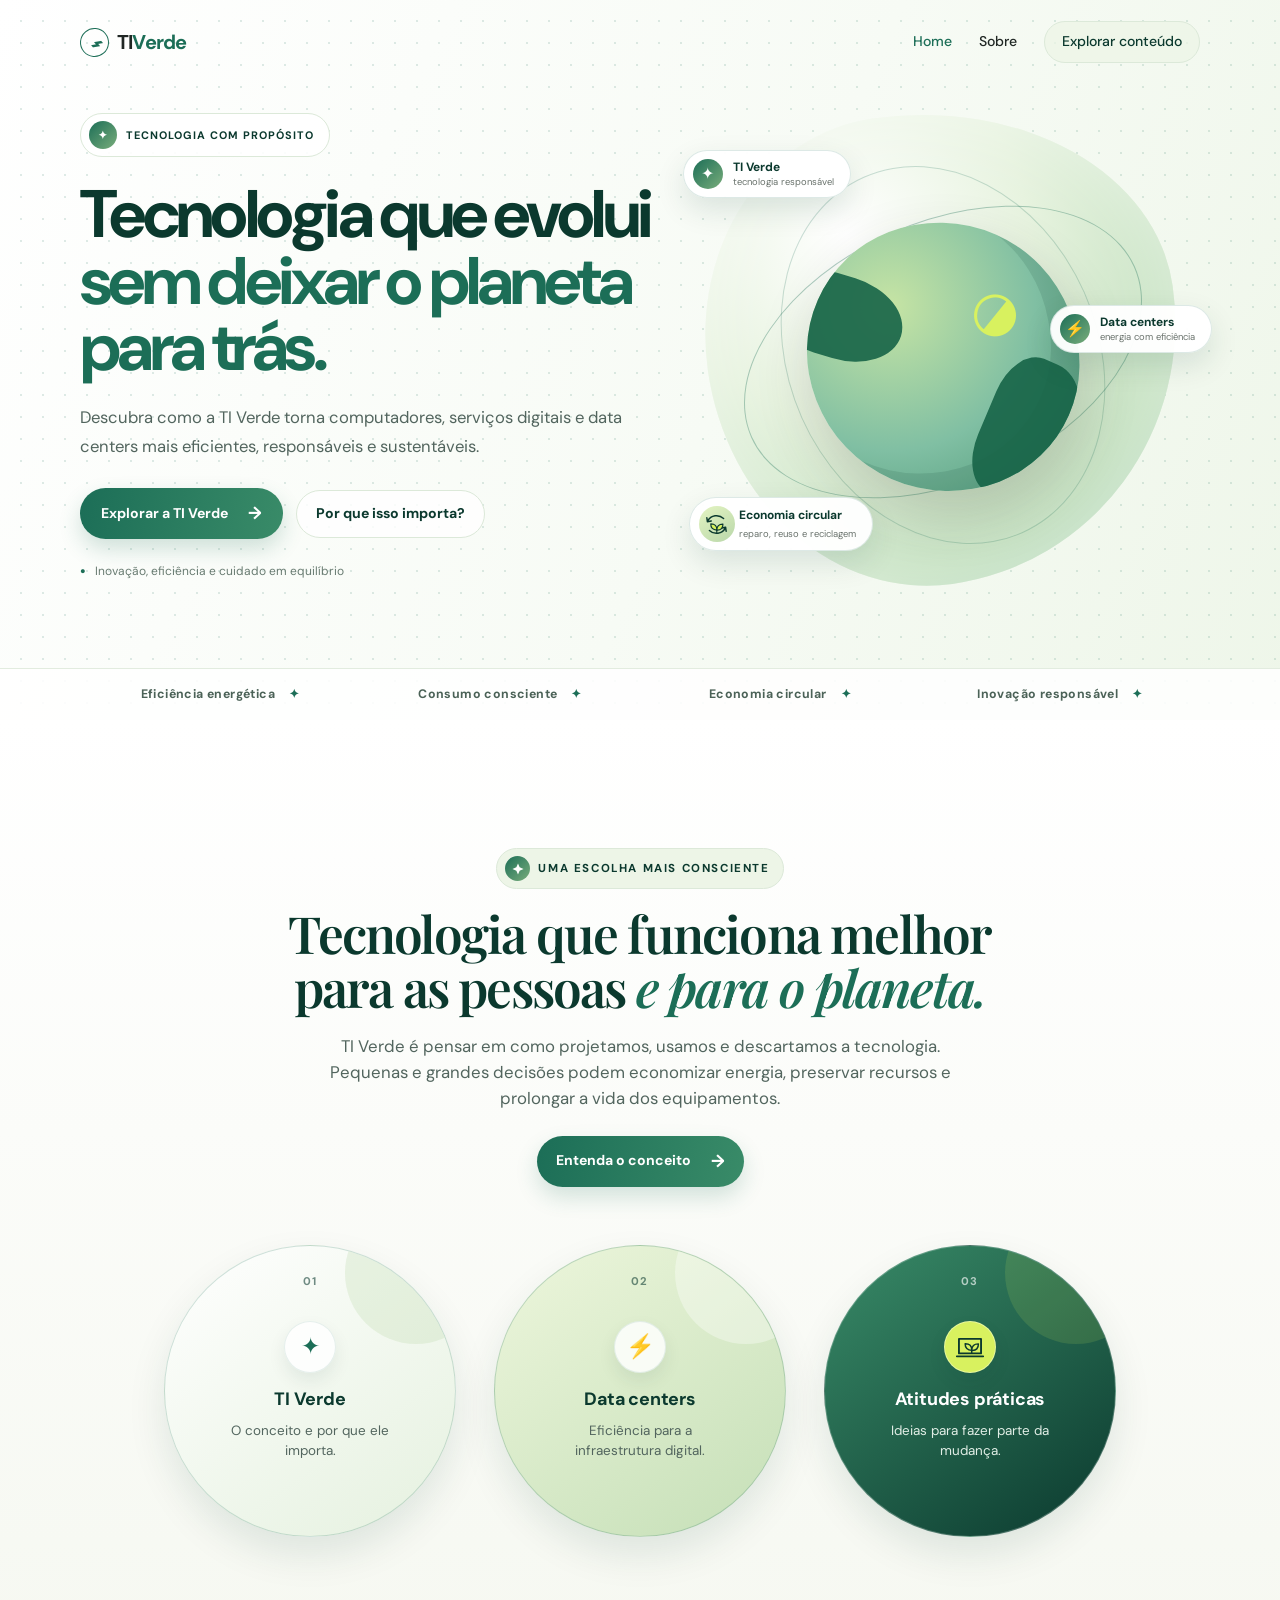
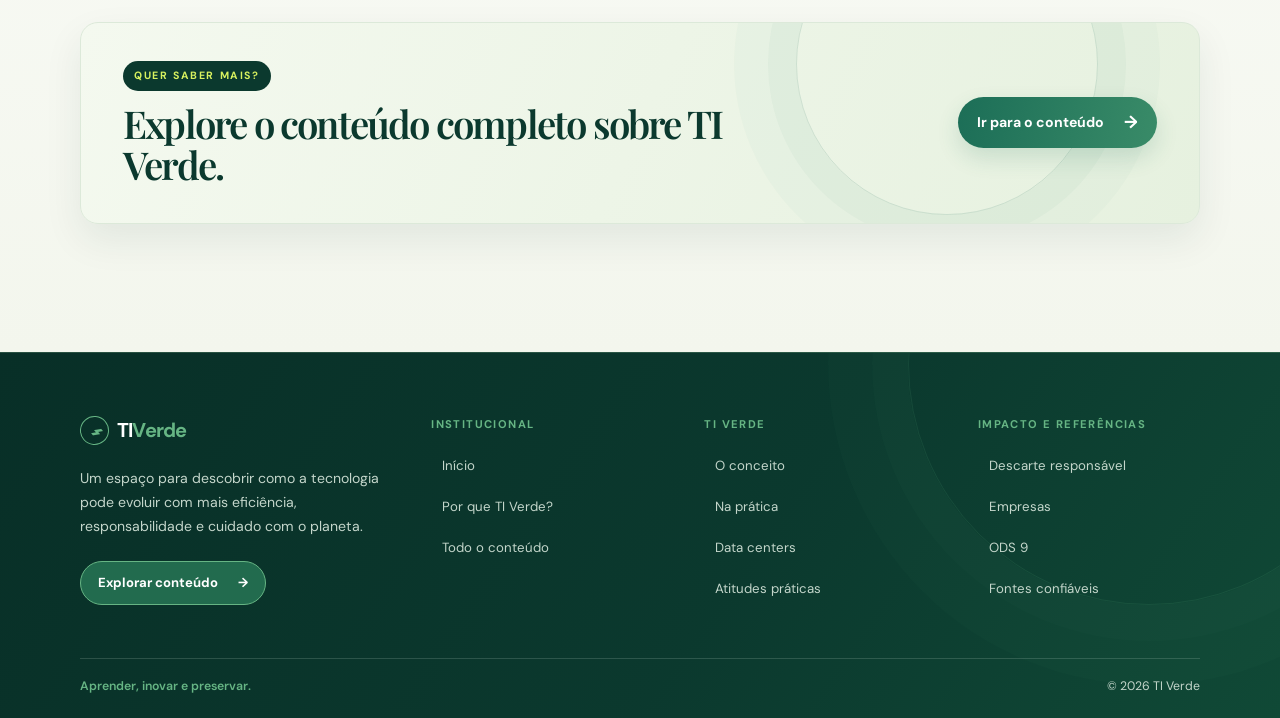
==== commit 21d5f522: "Remove formulário de todas as páginas Co-authored-by: Copilot <223556219+Copilot@users.noreply.githu" ====
--- a/index.html
+++ b/index.html
@@ -14,7 +14,7 @@
       href="https://fonts.googleapis.com/css2?family=DM+Sans:wght@400;500;600;700&family=Playfair+Display:wght@600;700&display=swap"
       rel="stylesheet"
     />
-    <link rel="stylesheet" href="style.css" />
+    <link rel="stylesheet" href="style.css?v=20261106-4" />
   </head>
   <body>
     <a class="skip-link" href="#conteudo">Pular para o conteúdo</a>
@@ -70,7 +70,7 @@
               <strong>TI Verde</strong>
               <span>tecnologia responsável</span>
             </a>
-            <a class="hero-bolha hero-bolha-data" href="conteudo.html#data-centers" aria-label="Saiba mais sobre data centers sustentáveis">
+            <a class="hero-bolha hero-bolha-data" href="data-centers.html#data-centers" aria-label="Saiba mais sobre data centers sustentáveis">
               <span class="hero-bolha-icone" aria-hidden="true">⚡</span>
               <strong>Data centers</strong>
               <span>energia com eficiência</span>
@@ -116,7 +116,7 @@
               <strong>TI Verde</strong>
               <span>O conceito e por que ele importa.</span>
             </a>
-            <a class="home-tema home-tema-dados reveal" href="conteudo.html#data-centers">
+            <a class="home-tema home-tema-dados reveal" href="data-centers.html#data-centers">
               <span class="home-tema-numero">02</span>
               <span class="home-tema-icone" aria-hidden="true">⚡</span>
               <strong>Data centers</strong>
@@ -147,19 +147,6 @@
       </section>
     </main>
 
-    <section class="pesquisa-convite" aria-labelledby="pesquisa-titulo">
-      <div class="container pesquisa-conteudo">
-        <div>
-          <p class="etiqueta">SUA OPINIÃO É IMPORTANTE</p>
-          <h2 id="pesquisa-titulo">Ajude-nos a entender um pouco mais sobre seu conhecimento.</h2>
-          <p>Conte para nós o que você já sabe sobre TI Verde e os temas apresentados no site. Sua participação ajuda a melhorar este projeto.</p>
-        </div>
-        <a class="botao botao-principal" href="https://forms.gle/o7jZVjQMnS35L8kFA" target="_blank" rel="noopener noreferrer">
-          Responder ao formulário <span aria-hidden="true">↗</span>
-        </a>
-      </div>
-    </section>
-
     <footer class="rodape">
       <div class="container">
         <div class="rodape-grade">
@@ -180,7 +167,7 @@
             <h2>TI VERDE</h2>
             <a href="conteudo.html#sobre">O conceito</a>
             <a href="conteudo.html#atuacao">Na prática</a>
-            <a href="conteudo.html#data-centers">Data centers</a>
+            <a href="data-centers.html#data-centers">Data centers</a>
             <a href="conteudo.html#acoes">Atitudes práticas</a>
           </nav>
 
@@ -189,7 +176,7 @@
             <a href="conteudo.html#descarte-correto">Descarte responsável</a>
             <a href="conteudo.html#empresas">Empresas</a>
             <a href="conteudo.html#ods9">ODS 9</a>
-            <a href="conteudo.html#referencias">Fontes confiáveis</a>
+            <a href="data-centers.html#referencias">Fontes confiáveis</a>
           </nav>
         </div>
 
--- a/style.css
+++ b/style.css
@@ -284,17 +284,6 @@
 .home-convite .botao:hover { background: linear-gradient(100deg, var(--verde-escuro), var(--verde)); box-shadow: 0 13px 28px rgba(11,57,46,0.23); }
 .home-introducao .botao:focus-visible, .home-convite .botao:focus-visible { outline-color: var(--verde-escuro); }
 
-.pesquisa-convite { position: relative; overflow: hidden; color: var(--branco); background: linear-gradient(120deg, #082f27, #0b392e 58%, #104936); }
-.pesquisa-convite::before { position: absolute; top: -230px; right: 7%; width: 430px; height: 430px; border: 1px solid rgba(185,215,170,0.2); border-radius: 50%; box-shadow: 0 0 0 34px rgba(185,215,170,0.035), 0 0 0 76px rgba(185,215,170,0.025); content: ""; pointer-events: none; }
-.pesquisa-conteudo { position: relative; z-index: 1; display: flex; min-height: 310px; align-items: center; justify-content: space-between; gap: 48px; padding-top: 56px; padding-bottom: 56px; }
-.pesquisa-conteudo > div { max-width: 700px; }
-.pesquisa-convite .etiqueta { display: inline-flex; margin-bottom: 14px; padding: 8px 12px; color: var(--verde-escuro); border-radius: 999px; background: var(--verde-claro); font-size: 0.68rem; }
-.pesquisa-convite h2 { max-width: 680px; margin-bottom: 14px; color: var(--branco); font-family: var(--sans); font-size: clamp(2rem, 3.8vw, 3.1rem); font-weight: 700; letter-spacing: -1.8px; line-height: 1.08; }
-.pesquisa-convite .pesquisa-conteudo > div > p:last-child { max-width: 620px; margin: 0; color: #d3e2d8; font-size: 0.98rem; line-height: 1.7; }
-.pesquisa-convite .botao { flex: 0 0 auto; min-height: 54px; color: var(--verde-escuro); border-radius: 999px; background: var(--verde-claro); box-shadow: 0 12px 26px rgba(0,0,0,0.18); }
-.pesquisa-convite .botao:hover { background: #d2e8c1; box-shadow: 0 16px 30px rgba(0,0,0,0.24); }
-.pesquisa-convite .botao:focus-visible { outline-color: var(--verde-claro); }
-
 .cards-conceito { display: grid; grid-template-columns: repeat(3, 1fr); align-items: start; gap: 17px; margin-top: 90px; }
 .card-conceito { min-height: 290px; position: relative; padding: 24px; overflow: hidden; border: 1px solid #d6dacb; background: linear-gradient(155deg, #ffffff 0%, #f0f5ec 100%); box-shadow: 0 10px 28px rgba(11,57,46,0.05), inset 0 0 0 1px rgba(255,255,255,0.55); transition: transform 0.3s ease, box-shadow 0.3s ease, border-color 0.3s ease, background 0.3s ease; }
 .card-conceito::before {
@@ -399,19 +388,27 @@
 .data-center-video:focus-visible { outline: 3px solid var(--verde); outline-offset: -5px; }
 .imagem-etiqueta { position: absolute; top: 20px; left: 20px; z-index: 1; padding: 9px 13px; color: var(--verde-escuro); border: 1px solid rgba(255,255,255,0.8); border-radius: 999px; background: rgba(255,255,255,0.92); font-size: 0.62rem; font-weight: 700; letter-spacing: 1px; }
 .data-center-imagem figcaption { position: relative; z-index: 1; display: block; padding: 16px 20px; color: var(--texto-suave); border-top: 1px solid #e4ede1; background: #ffffff; font-size: 0.88rem; line-height: 1.6; }
-.painel-data-centers { position: relative; z-index: 2; max-width: 900px; margin: 30px auto 68px; padding: 25px 34px 12px; color: var(--branco); border: 1px solid rgba(255,255,255,0.16); border-radius: 16px; background: rgba(6,38,31,0.94); box-shadow: 0 22px 55px rgba(0,0,0,0.26); backdrop-filter: blur(12px); }
-.painel-introducao { display: flex; align-items: center; gap: 10px; color: #d0ded5; }
+.painel-data-centers { position: relative; z-index: 2; max-width: 960px; margin: 48px auto 76px; padding: 30px 32px 0; color: var(--verde-escuro); border: 1px solid #dce9d9; border-radius: 20px; background: linear-gradient(145deg, #ffffff 0%, #f0f7eb 100%); box-shadow: 0 22px 55px rgba(11,57,46,0.1); }
+.painel-introducao { display: flex; align-items: center; gap: 10px; color: var(--verde); }
 .painel-introducao p { margin: 0; font-size: 0.65rem; font-weight: 700; letter-spacing: 1.35px; }
-.painel-ponto { width: 8px; height: 8px; border-radius: 50%; background: var(--limao); box-shadow: 0 0 0 5px rgba(216,241,95,0.12); }
-.dados-principais { display: grid; grid-template-columns: repeat(2, 1fr); }
-.dados-principais > div { min-height: 190px; padding: 25px 22px; }
-.dados-principais > div + div { border-left: 1px solid rgba(255,255,255,0.2); }
-.dado-ano { display: block; margin-bottom: 12px; color: #b9cbbf; font-size: 0.66rem; font-weight: 700; letter-spacing: 1px; }
-.dados-principais strong { display: block; color: var(--limao); font-family: var(--serif); font-size: clamp(3.2rem, 6vw, 5rem); letter-spacing: -3px; line-height: 0.9; }
-.dados-principais strong small { font-family: var(--sans); font-size: 1rem; letter-spacing: 0; }
-.dados-principais p { max-width: 250px; margin: 14px 0 0; color: #d8e4dc; font-size: 0.9rem; }
-.nota-fonte { margin: 0; padding: 15px 22px; border-top: 1px solid rgba(255,255,255,0.2); color: #b9cbbf; font-size: 0.75rem; }
-.nota-fonte a { color: var(--limao); text-decoration: underline; text-underline-offset: 3px; }
+.painel-ponto { width: 9px; height: 9px; border-radius: 50%; background: var(--verde); box-shadow: 0 0 0 5px rgba(28,110,87,0.1); }
+.painel-resumo { margin: 21px 0 12px; }
+.painel-resumo h3 { margin: 0 0 6px; color: var(--verde-escuro); font-family: var(--sans); font-size: clamp(1.45rem, 3vw, 2rem); font-weight: 700; letter-spacing: -0.8px; }
+.painel-resumo > p { margin: 0; color: var(--texto-suave); font-size: 0.9rem; }
+.dados-principais { display: grid; grid-template-columns: repeat(2, minmax(0, 1fr)); gap: 16px; }
+.dado-card { min-width: 0; padding: 25px 24px 23px; border: 1px solid #dce9d9; border-radius: 14px; background: rgba(255,255,255,0.8); box-shadow: 0 8px 22px rgba(11,57,46,0.045); }
+.dado-ano { display: block; margin-bottom: 12px; color: var(--verde); font-size: 0.68rem; font-weight: 700; letter-spacing: 1px; }
+.dado-valor { margin: 0 0 12px; color: var(--verde-escuro); font-family: var(--sans); font-size: clamp(3rem, 5vw, 4.25rem); font-weight: 700; letter-spacing: -2.5px; line-height: 0.95; }
+.dado-valor small { color: var(--verde); font-size: 0.9rem; letter-spacing: 0; }
+.dado-card > p:not(.dado-valor) { min-height: 72px; margin: 0 0 15px; color: var(--texto-suave); font-size: 0.88rem; line-height: 1.65; }
+.dado-card > p strong { color: var(--verde-escuro); }
+.barra-energia { height: 10px; overflow: hidden; border-radius: 999px; background: #e4ede1; }
+.barra-energia span { display: block; width: var(--barra-energia); height: 100%; border-radius: inherit; background: linear-gradient(90deg, #76ad82, #1c6e57); }
+.dado-projecao .barra-energia span { background: linear-gradient(90deg, #1c6e57, #0b392e); }
+.barra-legenda { display: block; margin-top: 7px; color: var(--texto-suave); font-size: 0.7rem; }
+.nota-fonte { display: flex; align-items: flex-start; justify-content: space-between; gap: 20px; margin: 21px 0 0; padding: 17px 0 20px; border-top: 1px solid #dce9d9; color: var(--texto-suave); font-size: 0.78rem; line-height: 1.65; }
+.nota-fonte p { max-width: 650px; margin: 0; }
+.nota-fonte a { flex: 0 0 auto; color: var(--verde); text-decoration: underline; text-underline-offset: 3px; font-weight: 700; }
 .estrategias-cabecalho { margin-bottom: 22px; }
 .estrategias-cabecalho .etiqueta { margin-bottom: 9px; color: var(--verde); }
 .estrategias-cabecalho h3 { margin: 0; color: var(--verde-escuro); font-family: var(--sans); font-size: 1.8rem; font-weight: 700; }
@@ -440,16 +437,7 @@
   border-radius: 18px;
 }
 .estrategia::after {
-  content: "";
-  position: absolute;
-  width: 42px;
-  height: 42px;
-  right: 18px;
-  top: 16px;
-  border-radius: 12px;
-  background: rgba(28,110,87,0.08);
-  backdrop-filter: blur(2px);
-  box-shadow: inset 0 0 0 1px rgba(28,110,87,0.1);
+  display: none;
 }
 .estrategia:hover {
   transform: translateY(-6px);
@@ -460,11 +448,19 @@
   position: relative;
   z-index: 1;
   display: block;
-  margin-bottom: 32px;
+  margin-bottom: 64px;
   color: var(--verde);
   font-size: 0.75rem;
   font-weight: 700;
 }
+.estrategia-visual { position: absolute !important; top: 17px; right: 17px; display: grid !important; width: 76px; height: 76px; place-items: center; margin: 0 !important; overflow: hidden; border: 3px solid #ffffff; border-radius: 50%; background: var(--verde-escuro); box-shadow: 0 7px 18px rgba(11,57,46,0.2); }
+.estrategia-visual::after { position: absolute; inset: 0; background: linear-gradient(145deg, rgba(8,47,39,0.22), rgba(8,47,39,0.66)); content: ""; }
+.estrategia-visual img { position: absolute; width: 100%; height: 100%; object-fit: cover; transform: scale(1.65); }
+.estrategia-visual > span { position: relative; z-index: 1; display: grid; width: 42px; height: 42px; place-items: center; margin: 0; border: 1px solid rgba(255,255,255,0.68); border-radius: 50%; background: rgba(8,47,39,0.72); font-size: 1.35rem; line-height: 1; }
+.estrategia-visual-medicao img { object-position: 22% 50%; }
+.estrategia-visual-resfriamento img { object-position: 48% 30%; }
+.estrategia-visual-energia img { object-position: 75% 48%; }
+.estrategia-visual-software img { object-position: 94% 60%; }
 .estrategia h3 {
   position: relative;
   z-index: 1;
@@ -478,16 +474,16 @@
   font-size: 0.86rem;
 }
 
-.importancia { background: #e7ecdc; }
-.importancia-grade { display: grid; grid-template-columns: 0.9fr 1.1fr; align-items: center; gap: 110px; }
+.importancia { background: linear-gradient(135deg, #edf5e7 0%, #e1eee0 100%); }
+.importancia-grade { display: grid; grid-template-columns: 1fr 1fr; align-items: center; gap: 88px; }
 .importancia-visual { display: flex; flex-direction: column; align-items: center; text-align: center; }
-.circulo-dados { position: relative; display: flex; flex-direction: column; align-items: center; justify-content: center; width: 275px; height: 275px; margin-bottom: 22px; overflow: visible; color: var(--verde-escuro); border: 1px solid var(--verde); border-radius: 50%; background: radial-gradient(circle at 35% 30%, rgba(255,255,255,0.8), rgba(185,215,170,0.22) 48%, rgba(28,110,87,0.1)); box-shadow: 16px 16px 0 var(--limao); animation: dadoFlutuante 6s ease-in-out infinite, fundoDados 5s ease-in-out infinite; }
-.circulo-dados::before { content: ""; position: absolute; inset: -11px; border: 1px dashed rgba(28,110,87,0.45); border-radius: 50%; animation: anelDados 18s linear infinite; }
-.circulo-dados::after { content: ""; position: absolute; inset: -6px; border: 4px solid transparent; border-top-color: var(--verde); border-right-color: rgba(216,241,95,0.95); border-radius: 50%; animation: arcoDados 6s linear infinite; }
+.circulo-dados { position: relative; display: flex; flex: 0 0 auto; flex-direction: column; align-items: center; justify-content: center; width: min(320px, 82vw); aspect-ratio: 1; margin: 0 0 26px; overflow: visible; color: var(--verde-escuro); border: 1px solid rgba(28,110,87,0.42); border-radius: 50%; background: radial-gradient(circle at 35% 30%, #ffffff 0%, #e7f2e3 48%, #c9e0ca 100%); box-shadow: 14px 14px 0 rgba(28,110,87,0.14), 0 20px 45px rgba(11,57,46,0.12); animation: dadoFlutuante 6s ease-in-out infinite; }
+.circulo-dados::before { position: absolute; inset: -13px; border: 2px dashed rgba(28,110,87,0.52); border-radius: 50%; content: ""; animation: anelDados 22s linear infinite; }
+.circulo-dados::after { position: absolute; inset: -7px; border: 4px solid transparent; border-top-color: var(--verde); border-right-color: #79ad7b; border-radius: 50%; content: ""; animation: arcoDados 7s linear infinite reverse; }
 .circulo-dados strong, .circulo-dados span { position: relative; z-index: 1; }
-.circulo-dados strong { font-family: var(--serif); font-size: 5rem; letter-spacing: -4px; line-height: 0.9; animation: numeroDados 6s ease-in-out infinite; }
-.circulo-dados span { font-size: 0.78rem; font-weight: 700; line-height: 1.35; }
-.importancia-visual p { max-width: 280px; margin-bottom: 5px; font-size: 1.05rem; }
+.circulo-dados strong { color: var(--verde-escuro); font-family: var(--serif); font-size: clamp(5.1rem, 7vw, 6rem); letter-spacing: -4px; line-height: 0.9; animation: numeroDados 6s ease-in-out infinite; }
+.circulo-dados span { color: var(--verde); font-size: 0.9rem; font-weight: 700; line-height: 1.4; }
+.importancia-visual p { max-width: 320px; margin-bottom: 5px; color: var(--verde-escuro); font-size: 1.05rem; }
 .importancia-visual small { color: var(--texto-suave); font-size: 0.72rem; }
 
 @keyframes dadoFlutuante {
@@ -503,19 +499,31 @@
   to { transform: rotate(360deg); }
 }
 
-@keyframes fundoDados {
-  0%, 100% { background-position: 35% 30%; }
-  50% { background-position: 70% 65%; }
-}
-
 @keyframes numeroDados {
   0%, 100% { transform: scale(1); }
   50% { transform: scale(1.035); }
 }
 
+.importancia-texto .etiqueta { display: inline-flex; align-items: center; width: fit-content; padding: 8px 14px; color: var(--verde-escuro); border: 1px solid rgba(28,110,87,0.2); border-radius: 999px; background: rgba(255,255,255,0.72); font-size: 0.7rem; font-weight: 700; letter-spacing: 0.8px; }
+.importancia-texto h2 { color: var(--verde-escuro); }
+.importancia-texto h2 em { color: var(--verde); font-style: normal; }
 .importancia-texto p:not(.etiqueta) { color: var(--texto-suave); }
 .link-seta { display: inline-flex; align-items: center; gap: 16px; margin-top: 13px; color: var(--verde); border-bottom: 1px solid var(--verde); font-size: 0.88rem; font-weight: 700; }
 .link-seta span { font-size: 1.2rem; }
+
+.desafios { background: linear-gradient(180deg, #ffffff 0%, #f3f6ed 100%); }
+.desafios .titulo-central { max-width: 760px; margin: 0 auto 48px; }
+.desafios .titulo-central h2 em { color: var(--verde); font-style: normal; }
+.desafios-grid { display: grid; grid-template-columns: repeat(2, minmax(0, 1fr)); gap: 18px; }
+.desafio-card { position: relative; min-height: 220px; padding: 27px 28px; overflow: hidden; border: 1px solid #dce9d9; border-radius: 14px; background: rgba(255,255,255,0.9); box-shadow: 0 10px 24px rgba(11,57,46,0.06); }
+.desafio-card::after { position: absolute; right: -32px; bottom: -44px; width: 130px; height: 130px; border-radius: 50%; background: rgba(185,215,170,0.2); content: ""; pointer-events: none; }
+.desafio-icone { display: grid; width: 46px; height: 46px; place-items: center; margin-bottom: 20px; border-radius: 13px; background: #eaf4e5; font-size: 1.35rem; }
+.desafio-card h3 { position: relative; z-index: 1; margin-bottom: 10px; color: var(--verde-escuro); font-family: var(--sans); font-size: 1.12rem; font-weight: 700; }
+.desafio-card p { position: relative; z-index: 1; max-width: 560px; margin: 0; color: var(--texto-suave); font-size: 0.9rem; }
+.desafios-nota { margin-top: 24px; padding: 24px 28px; border-left: 4px solid var(--verde); border-radius: 0 14px 14px 0; background: #e7ecdc; }
+.desafios-nota strong { display: block; margin-bottom: 7px; color: var(--verde-escuro); font-size: 1.02rem; }
+.desafios-nota p { max-width: 840px; margin: 0 0 11px; color: var(--texto-suave); font-size: 0.9rem; }
+.desafios-nota a { display: inline-flex; align-items: center; gap: 7px; color: var(--verde); font-size: 0.82rem; font-weight: 700; text-decoration: underline; text-underline-offset: 3px; }
 
 .acoes { background: var(--creme); }
 .lista-acoes { border-top: 1px solid #b5c1b5; }
@@ -604,20 +612,28 @@
 .empresas-grid .empresa-card:nth-child(3) { transition-delay: 160ms; }
 .empresas-grid .empresa-card:nth-child(4) { transition-delay: 240ms; }
 
-.ods { color: var(--branco); background: #155843; }
-.ods .etiqueta { color: var(--limao); }
+.ods { position: relative; overflow: hidden; color: var(--verde-escuro); background: linear-gradient(145deg, #f3f8ef 0%, #e5efe1 100%); }
+.ods::before { position: absolute; top: -220px; right: -120px; width: 520px; height: 520px; border: 1px solid rgba(28,110,87,0.12); border-radius: 50%; box-shadow: 0 0 0 38px rgba(28,110,87,0.025), 0 0 0 82px rgba(28,110,87,0.02); content: ""; pointer-events: none; }
+.ods > .container { position: relative; z-index: 1; }
+.ods .etiqueta { color: var(--verde); font-size: 0.72rem; font-weight: 700; letter-spacing: 1px; }
 .ods-cabecalho { display: flex; align-items: center; gap: 30px; }
-.selo-ods { display: grid; width: 114px; height: 114px; flex: 0 0 114px; place-content: center; color: var(--verde-escuro); background: var(--limao); font-size: 0.65rem; font-weight: 700; line-height: 1.2; text-align: center; }
-.selo-ods strong { display: block; font-family: var(--serif); font-size: 3.3rem; line-height: 0.9; }
-.ods-cabecalho h2 { margin: 0; }
-.ods-explicacao { max-width: 760px; margin: 44px 0 53px 144px; color: #d7e4dc; font-size: 1.14rem; }
+.selo-ods { display: grid; width: 114px; height: 114px; flex: 0 0 114px; place-content: center; color: var(--branco); border-radius: 18px; background: var(--verde-escuro); box-shadow: 0 12px 26px rgba(11,57,46,0.16); font-size: 0.65rem; font-weight: 700; line-height: 1.2; text-align: center; }
+.selo-ods strong { display: block; color: var(--limao); font-family: var(--sans); font-size: 3.5rem; line-height: 0.95; }
+.ods-cabecalho h2 { max-width: 780px; margin: 10px 0 0; color: var(--verde-escuro); font-family: var(--sans); font-size: clamp(2.5rem, 4.8vw, 4.1rem); font-weight: 700; letter-spacing: -2.7px; line-height: 1.04; }
+.ods-cabecalho h2 em { color: var(--verde); font-style: normal; }
+.ods-explicacao { max-width: 760px; margin: 38px 0 48px 144px; color: var(--texto-suave); font-size: 1.08rem; }
 .ods-grid { display: grid; grid-template-columns: repeat(3, 1fr); gap: 18px; }
-.ods-item { min-height: 255px; padding: 27px; background: rgba(255,255,255,0.08); border-top: 2px solid var(--limao); }
-.ods-item > span { color: var(--limao); font-size: 0.85rem; font-weight: 700; }
-.ods-item h3 { margin: 23px 0 10px; font-family: var(--serif); font-size: 1.32rem; font-weight: 600; }
-.ods-item p { margin: 0; color: #d7e4dc; font-size: 0.88rem; }
-.ods-rodape { margin: 27px 0 0; color: #c1d5ca; font-size: 0.78rem; }
-.ods-rodape a { margin-left: 7px; color: var(--limao); border-bottom: 1px solid var(--limao); font-weight: 700; }
+.ods-item { min-height: 255px; padding: 27px; border: 1px solid #dce9d9; border-top: 3px solid var(--verde); border-radius: 14px; background: rgba(255,255,255,0.88); box-shadow: 0 10px 24px rgba(11,57,46,0.06); }
+.ods-item > span { color: var(--verde); font-size: 0.85rem; font-weight: 700; }
+.ods-item h3 { margin: 23px 0 10px; color: var(--verde-escuro); font-family: var(--sans); font-size: 1.2rem; font-weight: 700; line-height: 1.35; }
+.ods-item p { margin: 0; color: var(--texto-suave); font-size: 0.88rem; }
+.ods-rodape { margin: 27px 0 0; color: var(--texto-suave); font-size: 0.78rem; }
+.ods-rodape a { margin-left: 7px; color: var(--verde-escuro); border-bottom: 1px solid var(--verde); font-weight: 700; }
+.ods-proximo { display: flex; align-items: center; justify-content: space-between; gap: 28px; margin-top: 40px; padding: 25px 28px; border: 1px solid rgba(28,110,87,0.16); border-radius: 14px; background: rgba(255,255,255,0.72); box-shadow: 0 10px 24px rgba(11,57,46,0.05); }
+.ods-proximo strong { display: block; margin-bottom: 5px; color: var(--verde-escuro); font-size: 1rem; }
+.ods-proximo p { max-width: 600px; margin: 0; color: var(--texto-suave); font-size: 0.88rem; }
+.ods-proximo .botao { flex: 0 0 auto; border-radius: 999px; background: var(--verde-escuro); color: var(--branco); }
+.ods-proximo .botao:hover { background: var(--verde); }
 
 .chamada-descarte { color: var(--branco); background: var(--verde-escuro); }
 .chamada-conteudo { display: flex; align-items: center; justify-content: space-between; gap: 60px; min-height: 260px; }
@@ -735,9 +751,6 @@
   .home-tema { width: min(100%, 260px); padding: 30px; }
   .home-convite { flex-direction: column; align-items: flex-start; padding: 27px 23px; }
   .home-convite .botao { width: 100%; justify-content: space-between; }
-  .pesquisa-conteudo { min-height: 0; align-items: stretch; flex-direction: column; gap: 25px; padding-top: 48px; padding-bottom: 48px; }
-  .pesquisa-convite h2 { font-size: clamp(1.9rem, 8.5vw, 2.6rem); letter-spacing: -1.2px; }
-  .pesquisa-convite .botao { width: 100%; justify-content: space-between; }
   .cards-conceito, .grade-atuacao, .estrategias-grid, .empresas-grid, .ods-grid { grid-template-columns: 1fr; }
   .atuacao-midia { margin: -8px auto 38px; }
   .atuacao-midia { border-radius: 12px; }
@@ -758,22 +771,31 @@
   .data-center-video { aspect-ratio: 4 / 3; }
   .imagem-etiqueta { top: 12px; left: 12px; max-width: calc(100% - 24px); padding: 8px 10px; font-size: 0.52rem; }
   .data-center-imagem figcaption { padding: 14px 15px; font-size: 0.76rem; }
-  .painel-data-centers { margin: 22px auto 48px; padding: 20px 18px 10px; border-radius: 13px; }
+  .painel-data-centers { margin: 34px auto 48px; padding: 22px 16px 0; border-radius: 15px; }
   .dados-principais { grid-template-columns: 1fr; }
-  .dados-principais > div { min-height: auto; padding: 29px 26px; }
-  .dados-principais > div + div { border-top: 1px solid rgba(255,255,255,0.2); border-left: 0; }
-  .nota-fonte { padding: 14px 8px; line-height: 1.6; }
+  .dado-card { padding: 22px 19px; }
+  .dados-principais { gap: 14px; }
+  .dado-card > p:not(.dado-valor) { min-height: 0; }
+  .nota-fonte { flex-direction: column; gap: 10px; padding: 16px 0 18px; }
   .estrategias-cabecalho h3 { font-size: 1.55rem; }
   .estrategia { min-height: auto; }
   .estrategia::before { width: 90px; height: 90px; right: -18px; }
-  .estrategia::after { width: 28px; height: 28px; top: 14px; right: 14px; }
-  .importancia-grade { gap: 56px; }
+  .importancia-grade { gap: 42px; }
   .importancia-visual { grid-row: 2; }
+  .circulo-dados { width: min(300px, 78vw); }
+  .circulo-dados strong { font-size: clamp(5rem, 20vw, 5.8rem); }
+  .desafios .titulo-central { margin-bottom: 34px; }
+  .desafios-grid { grid-template-columns: 1fr; gap: 13px; }
+  .desafio-card { min-height: auto; padding: 23px; }
+  .desafios-nota { padding: 21px; }
   .ods-cabecalho { align-items: flex-start; gap: 18px; }
-  .selo-ods { width: 72px; height: 72px; flex-basis: 72px; }
+  .ods-cabecalho h2 { font-size: clamp(2rem, 8vw, 3rem); letter-spacing: -1.5px; }
+  .selo-ods { width: 72px; height: 72px; flex-basis: 72px; border-radius: 13px; font-size: 0.55rem; }
   .selo-ods strong { font-size: 2.2rem; }
   .ods-explicacao { margin: 32px 0 40px; font-size: 1rem; }
   .ods-item { min-height: auto; }
+  .ods-proximo { align-items: stretch; flex-direction: column; gap: 17px; margin-top: 30px; padding: 22px; }
+  .ods-proximo .botao { width: 100%; justify-content: space-between; }
   .chamada-conteudo { flex-direction: column; align-items: flex-start; justify-content: center; gap: 0; padding: 46px 0; }
   .chamada-descarte-texto { padding: 0 0 27px; }
   .lista-referencias a { grid-template-columns: 30px 1fr 17px; gap: 8px; }
